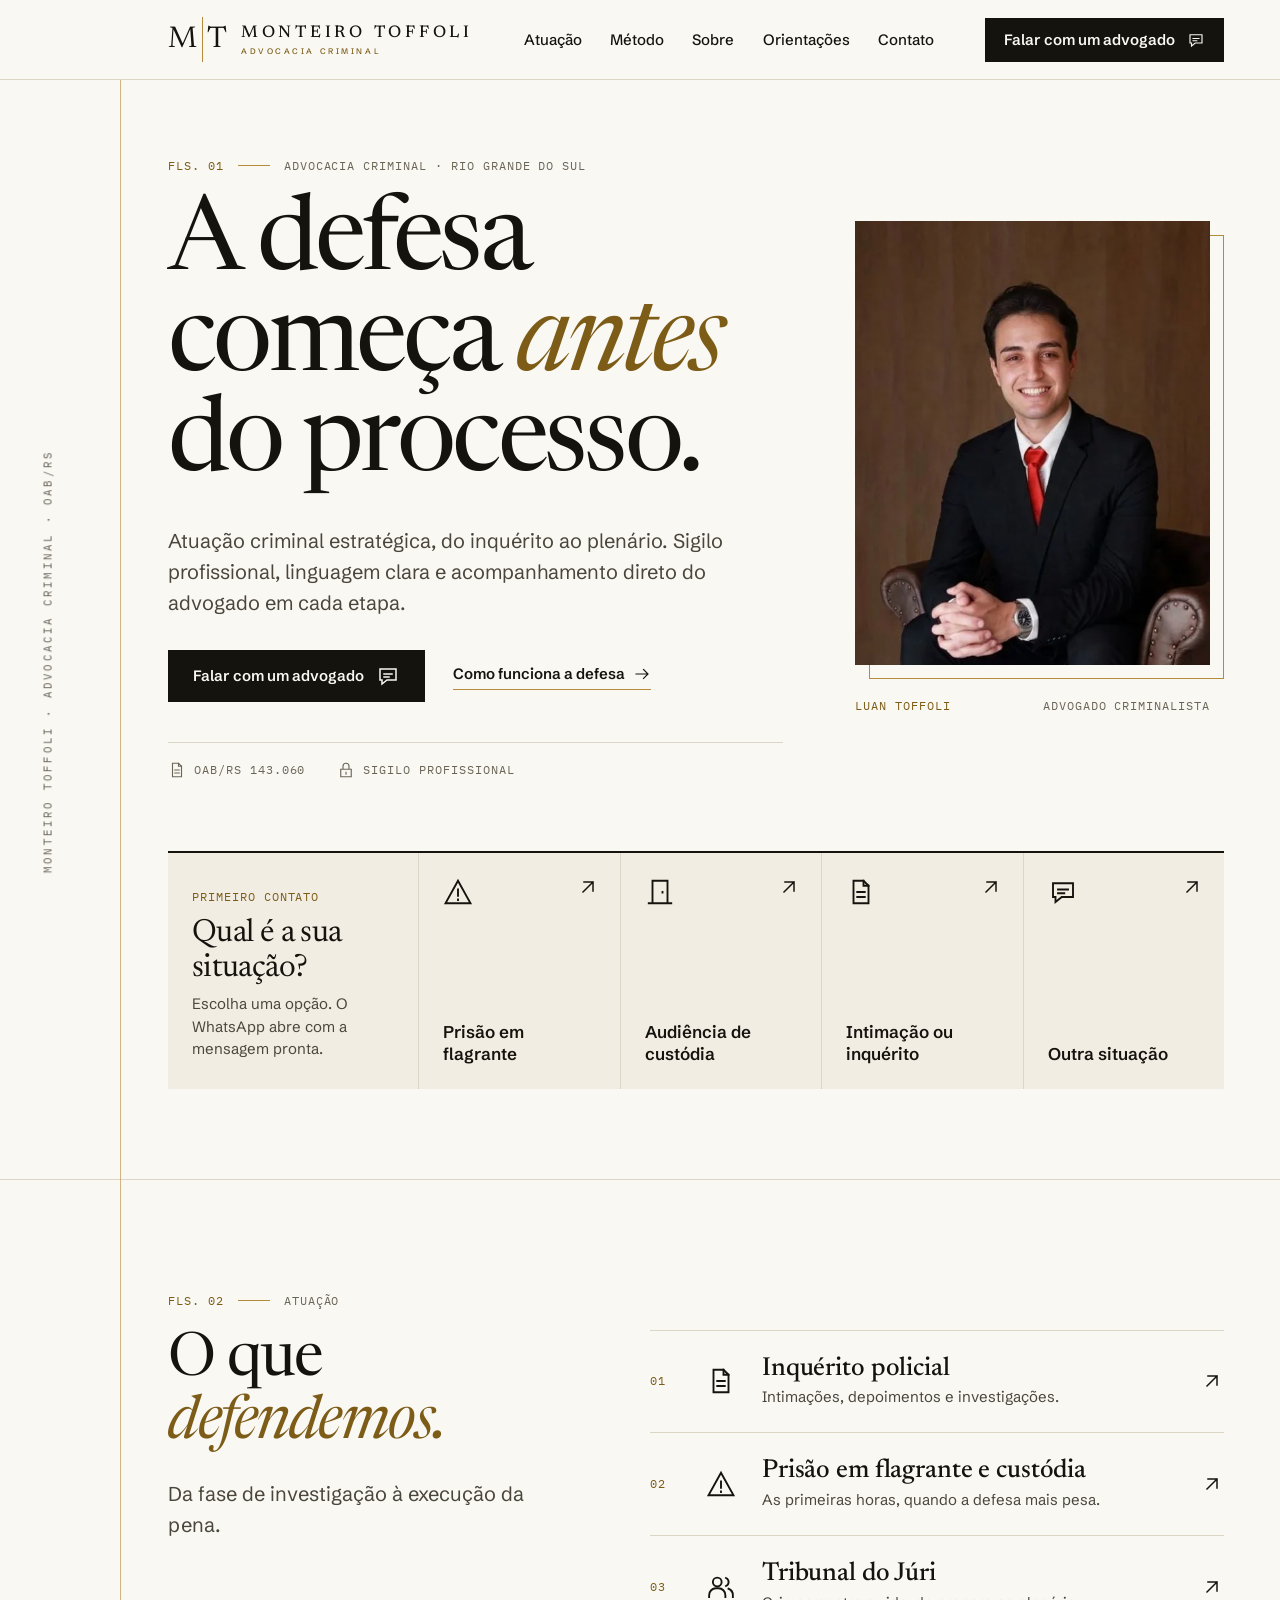
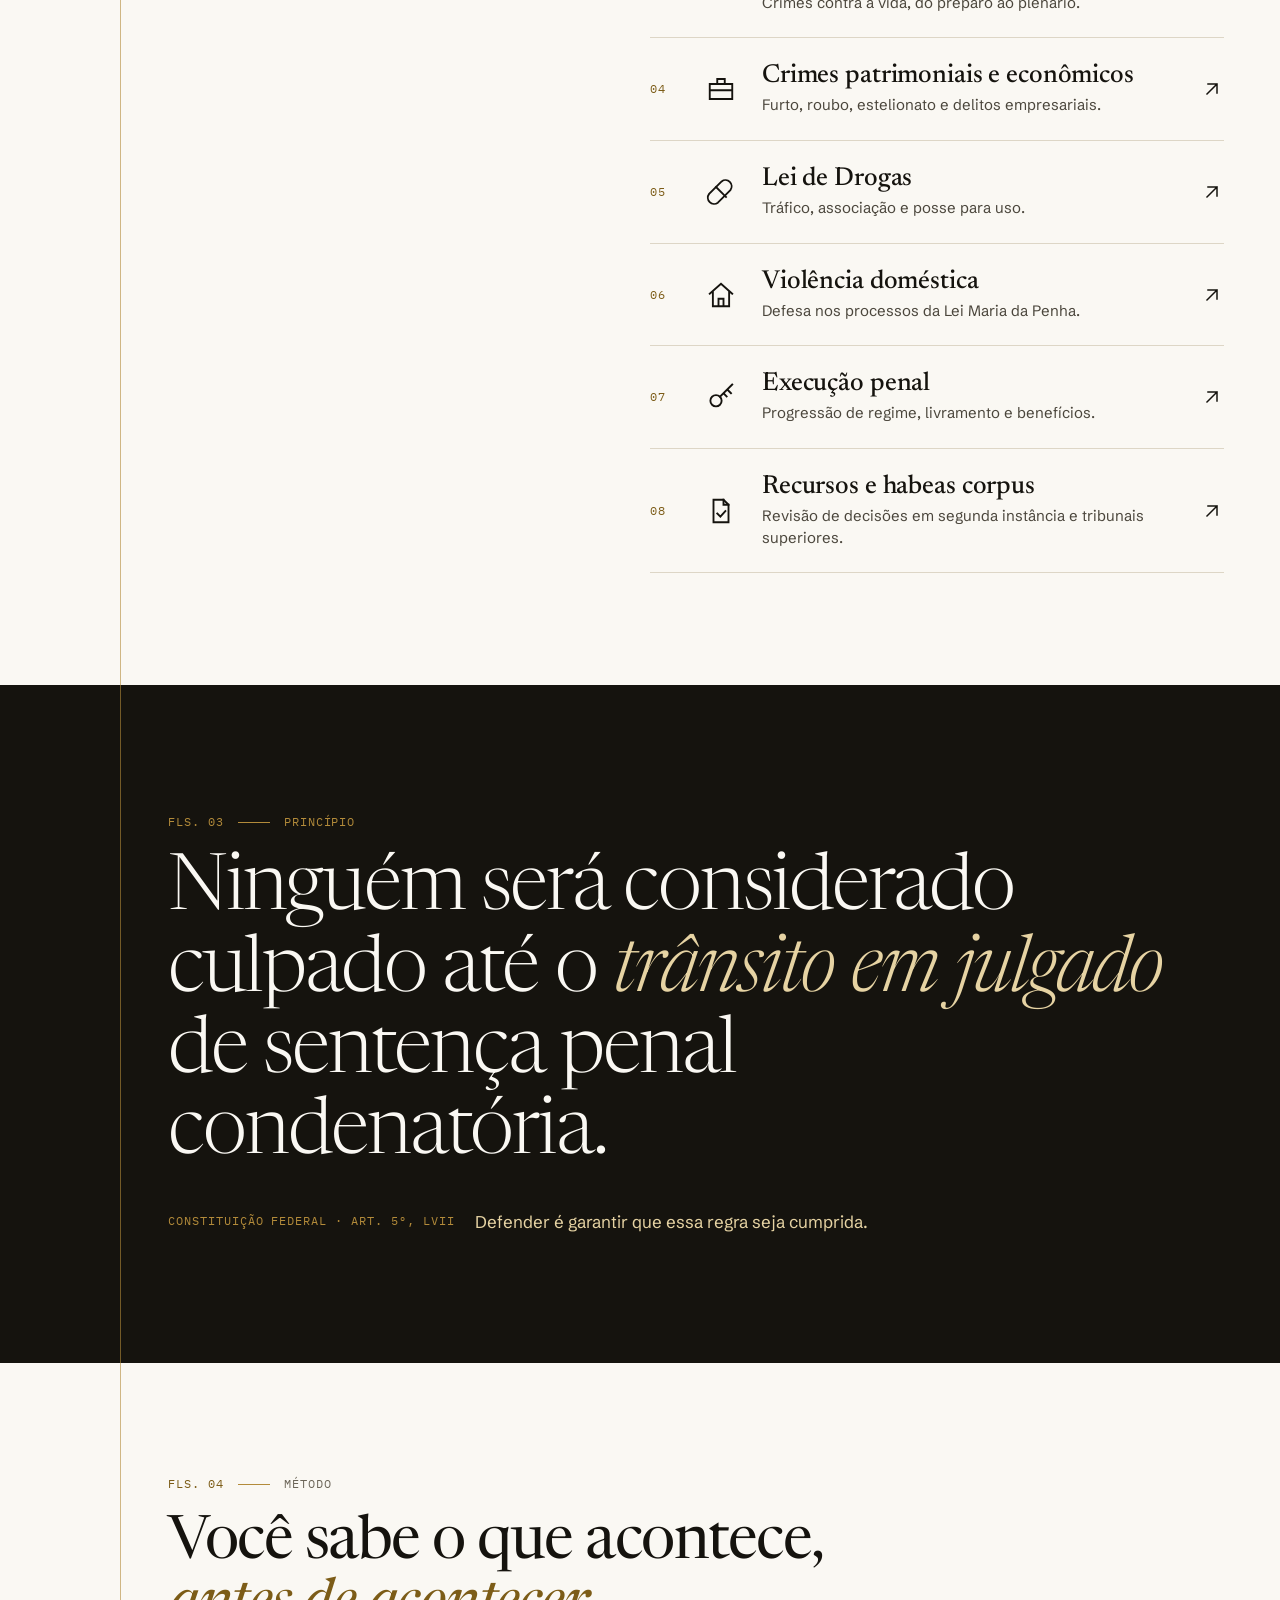
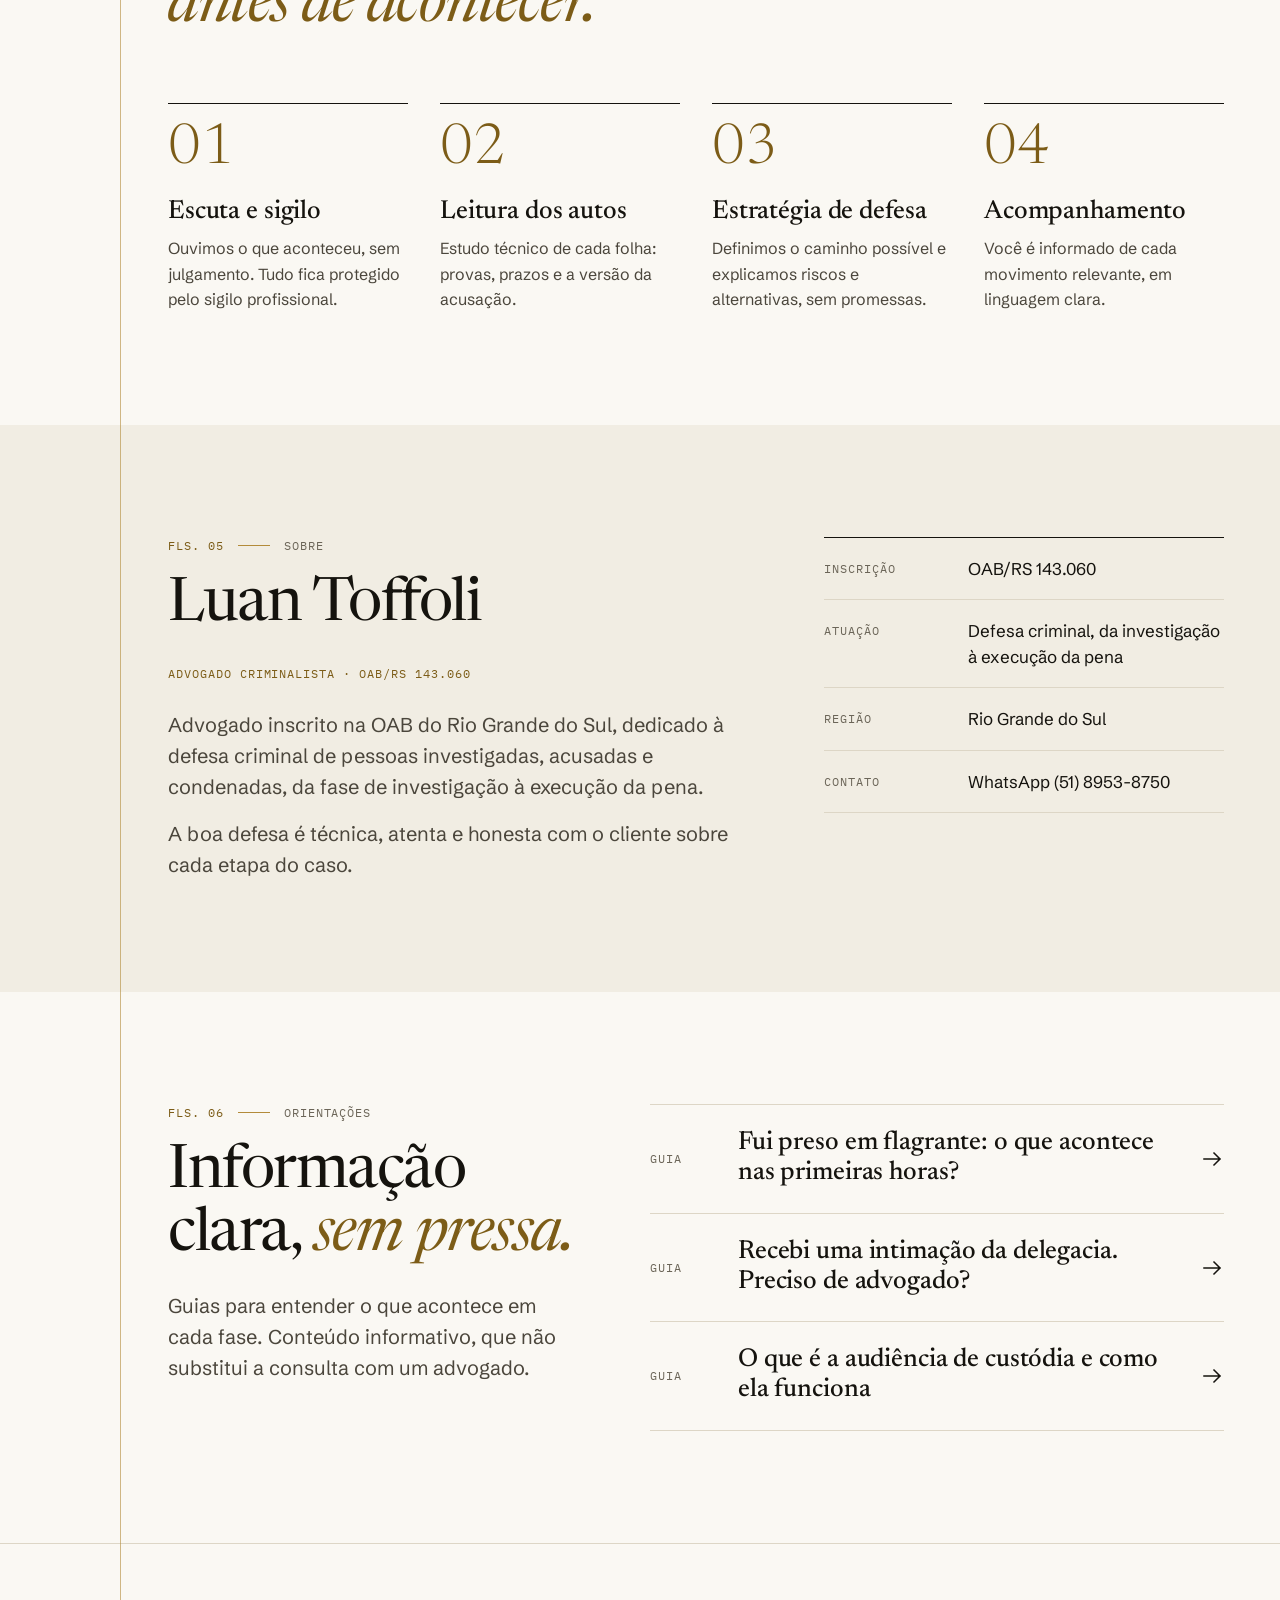
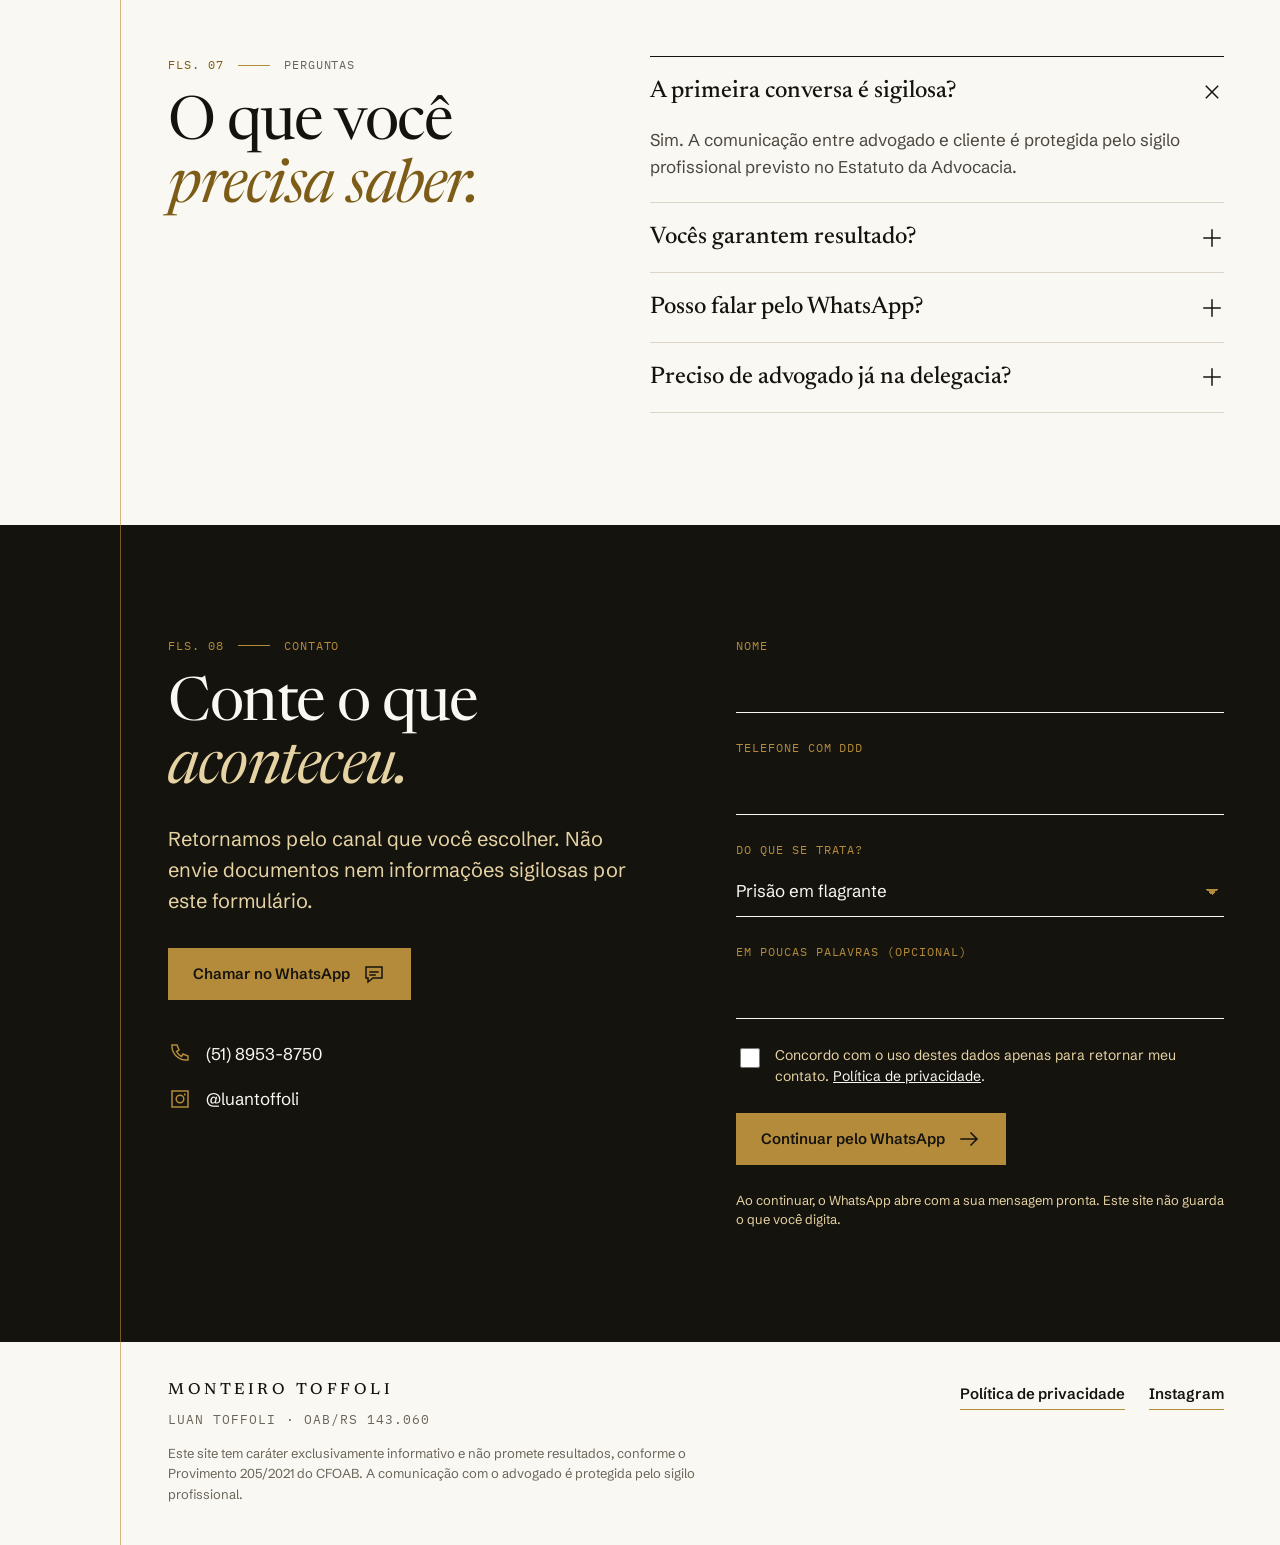
==== index.html @ 620dc801 "Site Monteiro Toffoli (staging, noindex) Co-Authored-By: Claude Sonnet 5.5 <noreply@anthropic.com>" ====
<!doctype html>
<html lang="pt-BR">
<head>
<meta charset="utf-8">
<meta http-equiv="Content-Security-Policy" content="default-src 'none'; img-src 'self' data:; font-src 'self'; style-src 'self' 'unsafe-inline'; script-src 'self'; connect-src 'none'; base-uri 'self'; form-action 'none'; manifest-src 'self'; upgrade-insecure-requests">
<meta name="referrer" content="strict-origin-when-cross-origin">
<meta name="robots" content="noindex, nofollow">
<meta name="viewport" content="width=device-width, initial-scale=1, viewport-fit=cover">
<title>Monteiro Toffoli | Advocacia Criminal no Rio Grande do Sul</title>
<meta name="description" content="Defesa criminal com sigilo profissional, linguagem clara e acompanhamento direto do advogado. Luan Toffoli, OAB/RS 143.060.">
<meta name="theme-color" content="#FAF8F3">
<meta property="og:type" content="website">
<meta property="og:title" content="Monteiro Toffoli | Advocacia Criminal">
<meta property="og:description" content="A defesa começa antes do processo. Atuação criminal com sigilo, clareza e acompanhamento direto.">
<meta property="og:locale" content="pt_BR">
<meta property="og:image" content="https://b1elzz.github.io/monteiro-toffoli-site/assets/og.png">
<meta property="og:image:width" content="1200">
<meta property="og:image:height" content="630">
<meta name="twitter:card" content="summary_large_image">
<!-- Ao publicar: trocar og:image por URL absoluta (https://DOMINIO/assets/og.png) e adicionar <link rel="canonical"> -->
<link rel="icon" href="assets/favicon.svg" type="image/svg+xml">
<link rel="icon" href="assets/favicon-32.png" sizes="32x32" type="image/png">
<link rel="apple-touch-icon" href="assets/apple-touch-icon.png">
<link rel="preload" href="fonts/newsreader.woff2" as="font" type="font/woff2" crossorigin>
<link rel="preload" href="fonts/schibsted.woff2" as="font" type="font/woff2" crossorigin>
<link rel="stylesheet" href="css/styles.css">
<script type="application/ld+json">
{"@context":"https://schema.org","@type":"LegalService","name":"Monteiro Toffoli Advocacia Criminal","telephone":"+55 51 8953-8750","areaServed":"Rio Grande do Sul","sameAs":["https://www.instagram.com/luantoffoli/"],"employee":{"@type":"Person","name":"Luan Toffoli","jobTitle":"Advogado criminalista"}}
</script>
</head>
<body>
<a class="skip" href="#conteudo">Ir para o conteúdo</a>

<div class="page">
  <div class="rule" aria-hidden="true"></div>
  <div class="vert" aria-hidden="true"><span>Monteiro Toffoli · Advocacia criminal · OAB/RS</span></div>

  <header class="hdr">
    <a class="brand" href="#topo" aria-label="Monteiro Toffoli, início">
      <span class="mono-mt" aria-hidden="true">M<i></i>T</span>
      <span class="wm"><b>MONTEIRO TOFFOLI</b><small>ADVOCACIA CRIMINAL</small></span>
    </a>
    <nav class="nav" aria-label="Principal">
      <a href="#atuacao">Atuação</a><a href="#metodo">Método</a><a href="#sobre">Sobre</a><a href="#orientacoes">Orientações</a><a href="#contato">Contato</a>
    </nav>
    <div class="hdr-r">
      <a class="btn sm hdr-cta" href="https://wa.me/555189538750?text=Ol%C3%A1%2C%20gostaria%20de%20falar%20com%20um%20advogado."><span>Falar com um advogado</span><svg class="ic s" aria-hidden="true"><use href="assets/icons.svg#i-chat"/></svg></a>
      <button class="burger" id="menu-open" type="button" aria-label="Abrir menu" aria-expanded="false" aria-controls="menu"><svg class="ic" aria-hidden="true"><use href="assets/icons.svg#i-menu"/></svg></button>
    </div>
  </header>

  <div class="menu" id="menu" aria-hidden="true" role="dialog" aria-modal="true" aria-label="Menu">
    <div class="menu-top">
      <span class="brand"><span class="mono-mt" aria-hidden="true">M<i></i>T</span><span class="wm"><b>MONTEIRO TOFFOLI</b></span></span>
      <button class="burger" id="menu-close" type="button" aria-label="Fechar menu"><svg class="ic" aria-hidden="true"><use href="assets/icons.svg#i-close"/></svg></button>
    </div>
    <nav aria-label="Menu principal">
      <a href="#atuacao"><span class="lab">01</span><b>Atuação</b><svg class="ic" style="color:var(--ouro)" aria-hidden="true"><use href="assets/icons.svg#i-arrow"/></svg></a>
      <a href="#metodo"><span class="lab">02</span><b>Método</b><svg class="ic" style="color:var(--ouro)" aria-hidden="true"><use href="assets/icons.svg#i-arrow"/></svg></a>
      <a href="#sobre"><span class="lab">03</span><b>Sobre</b><svg class="ic" style="color:var(--ouro)" aria-hidden="true"><use href="assets/icons.svg#i-arrow"/></svg></a>
      <a href="#orientacoes"><span class="lab">04</span><b>Orientações</b><svg class="ic" style="color:var(--ouro)" aria-hidden="true"><use href="assets/icons.svg#i-arrow"/></svg></a>
      <a href="#contato"><span class="lab">05</span><b>Contato</b><svg class="ic" style="color:var(--ouro)" aria-hidden="true"><use href="assets/icons.svg#i-arrow"/></svg></a>
    </nav>
    <div class="menu-foot">
      <a class="btn gold block" href="https://wa.me/555189538750?text=Ol%C3%A1%2C%20gostaria%20de%20falar%20com%20um%20advogado."><span>Falar com um advogado</span><svg class="ic" aria-hidden="true"><use href="assets/icons.svg#i-chat"/></svg></a>
      <div class="row"><a href="https://www.instagram.com/luantoffoli/" rel="noopener" style="display:flex;gap:10px;align-items:center;text-decoration:none"><svg class="ic s" aria-hidden="true"><use href="assets/icons.svg#i-insta"/></svg>@luantoffoli</a><span class="lab">OAB/RS 143.060</span></div>
    </div>
  </div>

  <main id="conteudo">
    <!-- 01 · capa -->
    <section class="sec hero" id="topo">
      <div class="in hero-g">
        <div>
          <div class="kick a1"><span class="lab gold">fls. 01</span><i></i><span class="lab">Advocacia criminal · Rio Grande do Sul</span></div>
          <h1 class="display a2">A defesa começa <em>antes</em> do processo.</h1>
          <p class="lead a3">Atuação criminal estratégica, do inquérito ao plenário. Sigilo profissional, linguagem clara e acompanhamento direto do advogado em cada etapa.</p>
          <div class="hero-cta a4">
            <a class="btn" href="https://wa.me/555189538750?text=Ol%C3%A1%2C%20gostaria%20de%20falar%20com%20um%20advogado."><span>Falar com um advogado</span><svg class="ic" aria-hidden="true"><use href="assets/icons.svg#i-chat"/></svg></a>
            <a class="link" href="#metodo"><span>Como funciona a defesa</span><svg class="ic s" aria-hidden="true"><use href="assets/icons.svg#i-arrow"/></svg></a>
          </div>
          <div class="facts a4">
            <span class="lab"><svg class="ic s" aria-hidden="true"><use href="assets/icons.svg#i-file"/></svg>OAB/RS 143.060</span>
            <span class="lab"><svg class="ic s" aria-hidden="true"><use href="assets/icons.svg#i-lock"/></svg>Sigilo profissional</span>
          </div>
        </div>
        <figure class="portrait a3">
          <div class="ph"><picture><source srcset="assets/luan.webp" type="image/webp"><img src="assets/luan.jpg" width="512" height="640" alt="Luan Toffoli, advogado criminalista" fetchpriority="high" decoding="async"></picture></div>
          <figcaption><span class="lab gold">Luan Toffoli</span><span class="lab">Advogado criminalista</span></figcaption>
        </figure>
      </div>
      <div class="in">
        <aside class="tri-box a4" aria-labelledby="tri-t">
          <div class="tri-head">
          <span class="lab gold">Primeiro contato</span>
          <h2 id="tri-t">Qual é a sua situação?</h2>
          <p>Escolha uma opção. O WhatsApp abre com a mensagem pronta.</p>
          </div>
          <a class="tri" href="https://wa.me/555189538750?text=Preciso%20de%20ajuda%3A%20pris%C3%A3o%20em%20flagrante."><svg class="ic m" aria-hidden="true"><use href="assets/icons.svg#i-alert"/></svg><b>Prisão em flagrante</b><svg class="ic go" aria-hidden="true"><use href="assets/icons.svg#i-out"/></svg></a>
          <a class="tri" href="https://wa.me/555189538750?text=Preciso%20de%20ajuda%3A%20audi%C3%AAncia%20de%20cust%C3%B3dia."><svg class="ic m" aria-hidden="true"><use href="assets/icons.svg#i-door"/></svg><b>Audiência de custódia</b><svg class="ic go" aria-hidden="true"><use href="assets/icons.svg#i-out"/></svg></a>
          <a class="tri" href="https://wa.me/555189538750?text=Preciso%20de%20ajuda%3A%20intima%C3%A7%C3%A3o%20ou%20inqu%C3%A9rito."><svg class="ic m" aria-hidden="true"><use href="assets/icons.svg#i-file"/></svg><b>Intimação ou inquérito</b><svg class="ic go" aria-hidden="true"><use href="assets/icons.svg#i-out"/></svg></a>
          <a class="tri" href="https://wa.me/555189538750?text=Preciso%20de%20orienta%C3%A7%C3%A3o%20sobre%20outra%20situa%C3%A7%C3%A3o."><svg class="ic m" aria-hidden="true"><use href="assets/icons.svg#i-chat"/></svg><b>Outra situação</b><svg class="ic go" aria-hidden="true"><use href="assets/icons.svg#i-out"/></svg></a>
        </aside>
      </div>
    </section>

    <!-- 02 · atuação -->
    <section class="sec bt" id="atuacao">
      <div class="in">
        <div class="kick rv"><span class="lab gold">fls. 02</span><i></i><span class="lab">Atuação</span></div>
        <div class="two">
          <div class="rv">
            <h2 class="h">O que <em>defendemos.</em></h2>
            <p class="lead" style="margin-top:22px;max-width:420px">Da fase de investigação à execução da pena.</p>
          </div>
          <div class="list rv">
            <a class="arow" href="#contato"><span class="lab gold">01</span><svg class="ic m" aria-hidden="true"><use href="assets/icons.svg#i-file"/></svg><span><h3 class="t">Inquérito policial</h3><span class="d">Intimações, depoimentos e investigações.</span></span><svg class="ic go" aria-hidden="true"><use href="assets/icons.svg#i-out"/></svg></a>
            <a class="arow" href="#contato"><span class="lab gold">02</span><svg class="ic m" aria-hidden="true"><use href="assets/icons.svg#i-alert"/></svg><span><h3 class="t">Prisão em flagrante e custódia</h3><span class="d">As primeiras horas, quando a defesa mais pesa.</span></span><svg class="ic go" aria-hidden="true"><use href="assets/icons.svg#i-out"/></svg></a>
            <a class="arow" href="#contato"><span class="lab gold">03</span><svg class="ic m" aria-hidden="true"><use href="assets/icons.svg#i-users"/></svg><span><h3 class="t">Tribunal do Júri</h3><span class="d">Crimes contra a vida, do preparo ao plenário.</span></span><svg class="ic go" aria-hidden="true"><use href="assets/icons.svg#i-out"/></svg></a>
            <a class="arow" href="#contato"><span class="lab gold">04</span><svg class="ic m" aria-hidden="true"><use href="assets/icons.svg#i-brief"/></svg><span><h3 class="t">Crimes patrimoniais e econômicos</h3><span class="d">Furto, roubo, estelionato e delitos empresariais.</span></span><svg class="ic go" aria-hidden="true"><use href="assets/icons.svg#i-out"/></svg></a>
            <a class="arow" href="#contato"><span class="lab gold">05</span><svg class="ic m" aria-hidden="true"><use href="assets/icons.svg#i-cap"/></svg><span><h3 class="t">Lei de Drogas</h3><span class="d">Tráfico, associação e posse para uso.</span></span><svg class="ic go" aria-hidden="true"><use href="assets/icons.svg#i-out"/></svg></a>
            <a class="arow" href="#contato"><span class="lab gold">06</span><svg class="ic m" aria-hidden="true"><use href="assets/icons.svg#i-home"/></svg><span><h3 class="t">Violência doméstica</h3><span class="d">Defesa nos processos da Lei Maria da Penha.</span></span><svg class="ic go" aria-hidden="true"><use href="assets/icons.svg#i-out"/></svg></a>
            <a class="arow" href="#contato"><span class="lab gold">07</span><svg class="ic m" aria-hidden="true"><use href="assets/icons.svg#i-key"/></svg><span><h3 class="t">Execução penal</h3><span class="d">Progressão de regime, livramento e benefícios.</span></span><svg class="ic go" aria-hidden="true"><use href="assets/icons.svg#i-out"/></svg></a>
            <a class="arow" href="#contato"><span class="lab gold">08</span><svg class="ic m" aria-hidden="true"><use href="assets/icons.svg#i-filecheck"/></svg><span><h3 class="t">Recursos e habeas corpus</h3><span class="d">Revisão de decisões em segunda instância e tribunais superiores.</span></span><svg class="ic go" aria-hidden="true"><use href="assets/icons.svg#i-out"/></svg></a>
          </div>
        </div>
      </div>
    </section>

    <!-- 03 · princípio -->
    <section class="sec dk quote">
      <div class="in">
        <div class="kick rv"><span class="lab">fls. 03</span><i></i><span class="lab">Princípio</span></div>
        <blockquote class="rv">Ninguém será considerado culpado até o <em>trânsito em julgado</em> de sentença penal condenatória.</blockquote>
        <p class="cite rv"><span class="lab" style="color:var(--ouro)">Constituição Federal · art. 5º, LVII</span><span>Defender é garantir que essa regra seja cumprida.</span></p>
      </div>
    </section>

    <!-- 04 · método -->
    <section class="sec" id="metodo">
      <div class="in">
        <div class="kick rv"><span class="lab gold">fls. 04</span><i></i><span class="lab">Método</span></div>
        <h2 class="h rv" style="max-width:760px">Você sabe o que acontece, <em>antes de acontecer.</em></h2>
        <div class="steps">
          <div class="step rv"><span class="n">01</span><div><h3 class="t">Escuta e sigilo</h3><p>Ouvimos o que aconteceu, sem julgamento. Tudo fica protegido pelo sigilo profissional.</p></div></div>
          <div class="step rv"><span class="n">02</span><div><h3 class="t">Leitura dos autos</h3><p>Estudo técnico de cada folha: provas, prazos e a versão da acusação.</p></div></div>
          <div class="step rv"><span class="n">03</span><div><h3 class="t">Estratégia de defesa</h3><p>Definimos o caminho possível e explicamos riscos e alternativas, sem promessas.</p></div></div>
          <div class="step rv"><span class="n">04</span><div><h3 class="t">Acompanhamento</h3><p>Você é informado de cada movimento relevante, em linguagem clara.</p></div></div>
        </div>
      </div>
    </section>

    <!-- 05 · sobre -->
    <section class="sec alt" id="sobre">
      <div class="in about">
        <div>
          <div class="kick rv"><span class="lab gold">fls. 05</span><i></i><span class="lab">Sobre</span></div>
          <h2 class="h rv">Luan Toffoli</h2>
          <p class="rv meta"><span class="lab gold">Advogado criminalista · OAB/RS 143.060</span></p>
          <p class="lead rv">Advogado inscrito na OAB do Rio Grande do Sul, dedicado à defesa criminal de pessoas investigadas, acusadas e condenadas, da fase de investigação à execução da pena.</p>
          <p class="lead rv" style="margin-top:16px">A boa defesa é técnica, atenta e honesta com o cliente sobre cada etapa do caso.</p>
        </div>
        <dl class="dl rv">
          <div><dt>Inscrição</dt><dd>OAB/RS 143.060</dd></div>
          <div><dt>Atuação</dt><dd>Defesa criminal, da investigação à execução da pena</dd></div>
          <div><dt>Região</dt><dd>Rio Grande do Sul</dd></div>
          <div><dt>Contato</dt><dd>WhatsApp <span style="white-space:nowrap">(51) 8953-8750</span></dd></div>
        </dl>
      </div>
    </section>

    <!-- 06 · orientações -->
    <section class="sec" id="orientacoes">
      <div class="in two">
        <div class="rv">
          <div class="kick"><span class="lab gold">fls. 06</span><i></i><span class="lab">Orientações</span></div>
          <h2 class="h">Informação clara, <em>sem pressa.</em></h2>
          <p class="lead" style="margin-top:22px;max-width:400px">Guias para entender o que acontece em cada fase. Conteúdo informativo, que não substitui a consulta com um advogado.</p>
        </div>
        <div class="list rv">
          <a class="arow guide" href="orientacoes/prisao-em-flagrante.html"><span class="lab">Guia</span><h3 class="t">Fui preso em flagrante: o que acontece nas primeiras horas?</h3><svg class="ic go" aria-hidden="true"><use href="assets/icons.svg#i-arrow"/></svg></a>
          <a class="arow guide" href="orientacoes/intimacao-na-delegacia.html"><span class="lab">Guia</span><h3 class="t">Recebi uma intimação da delegacia. Preciso de advogado?</h3><svg class="ic go" aria-hidden="true"><use href="assets/icons.svg#i-arrow"/></svg></a>
          <a class="arow guide" href="orientacoes/audiencia-de-custodia.html"><span class="lab">Guia</span><h3 class="t">O que é a audiência de custódia e como ela funciona</h3><svg class="ic go" aria-hidden="true"><use href="assets/icons.svg#i-arrow"/></svg></a>
        </div>
      </div>
    </section>

    <!-- 07 · perguntas -->
    <section class="sec bt">
      <div class="in two">
        <div class="rv"><div class="kick"><span class="lab gold">fls. 07</span><i></i><span class="lab">Perguntas</span></div><h2 class="h">O que você <em>precisa saber.</em></h2></div>
        <div class="faq rv">
          <details open><summary>A primeira conversa é sigilosa?<svg class="ic" aria-hidden="true"><use href="assets/icons.svg#i-plus"/></svg></summary><p>Sim. A comunicação entre advogado e cliente é protegida pelo sigilo profissional previsto no Estatuto da Advocacia.</p></details>
          <details><summary>Vocês garantem resultado?<svg class="ic" aria-hidden="true"><use href="assets/icons.svg#i-plus"/></svg></summary><p>Não. Nenhum advogado pode prometer resultado. Oferecemos estudo técnico do caso, defesa diligente e informação honesta sobre os riscos.</p></details>
          <details><summary>Posso falar pelo WhatsApp?<svg class="ic" aria-hidden="true"><use href="assets/icons.svg#i-plus"/></svg></summary><p>Sim, para o primeiro contato. Evite enviar documentos e detalhes sigilosos até conversarmos e combinarmos o melhor canal.</p></details>
          <details><summary>Preciso de advogado já na delegacia?<svg class="ic" aria-hidden="true"><use href="assets/icons.svg#i-plus"/></svg></summary><p>A Constituição garante a quem é preso a assistência de advogado e o direito de permanecer calado. Em caso de dúvida, fale com um advogado antes de prestar depoimento.</p></details>
        </div>
      </div>
    </section>

    <!-- 08 · contato -->
    <section class="sec dk" id="contato">
      <div class="in con">
        <div>
          <div class="kick rv"><span class="lab">fls. 08</span><i></i><span class="lab">Contato</span></div>
          <h2 class="h rv">Conte o que <em>aconteceu.</em></h2>
          <p class="lead rv">Retornamos pelo canal que você escolher. Não envie documentos nem informações sigilosas por este formulário.</p>
          <a class="btn gold rv" href="https://wa.me/555189538750?text=Ol%C3%A1%2C%20gostaria%20de%20falar%20com%20um%20advogado."><span>Chamar no WhatsApp</span><svg class="ic" aria-hidden="true"><use href="assets/icons.svg#i-chat"/></svg></a>
          <div class="chan rv">
            <a href="tel:+555189538750"><svg class="ic" aria-hidden="true"><use href="assets/icons.svg#i-phone"/></svg><span>(51) 8953-8750</span></a>
            <a href="https://www.instagram.com/luantoffoli/" rel="noopener"><svg class="ic" aria-hidden="true"><use href="assets/icons.svg#i-insta"/></svg><span>@luantoffoli</span></a>
          </div>
        </div>
        <form class="f rv" id="contato-form" novalidate>
          <div class="fld"><label class="lab" for="f-nome">Nome</label><input class="inp" id="f-nome" name="nome" autocomplete="name" required></div>
          <div class="fld"><label class="lab" for="f-tel">Telefone com DDD</label><input class="inp" id="f-tel" name="telefone" type="tel" inputmode="tel" autocomplete="tel" required></div>
          <div class="fld"><label class="lab" for="f-ass">Do que se trata?</label>
            <select class="inp" id="f-ass" name="assunto"><option>Prisão em flagrante</option><option>Audiência de custódia</option><option>Intimação ou inquérito</option><option>Processo em andamento</option><option>Outro assunto</option></select></div>
          <div class="fld"><label class="lab" for="f-res">Em poucas palavras (opcional)</label><input class="inp" id="f-res" name="resumo" maxlength="200"></div>
          <label class="chk"><input type="checkbox" name="aceite" required><span>Concordo com o uso destes dados apenas para retornar meu contato. <a href="politica-de-privacidade.html">Política de privacidade</a>.</span></label>
          <button class="btn gold" type="submit" style="align-self:flex-start"><span>Continuar pelo WhatsApp</span><svg class="ic" aria-hidden="true"><use href="assets/icons.svg#i-arrow"/></svg></button>
          <p class="note">Ao continuar, o WhatsApp abre com a sua mensagem pronta. Este site não guarda o que você digita.</p>
        </form>
      </div>
    </section>
  </main>

  <footer class="ftr">
    <div>
      <span class="wm"><b>MONTEIRO TOFFOLI</b></span>
      <p class="lab" style="margin-top:12px">Luan Toffoli · OAB/RS 143.060</p>
      <p>Este site tem caráter exclusivamente informativo e não promete resultados, conforme o Provimento 205/2021 do CFOAB. A comunicação com o advogado é protegida pelo sigilo profissional.</p>
    </div>
    <nav aria-label="Rodapé"><a class="link" href="politica-de-privacidade.html">Política de privacidade</a><a class="link" href="https://www.instagram.com/luantoffoli/" rel="noopener">Instagram</a></nav>
  </footer>
</div>

<div class="bar" role="region" aria-label="Contato rápido">
  <a class="btn gold" href="https://wa.me/555189538750?text=Ol%C3%A1%2C%20gostaria%20de%20falar%20com%20um%20advogado."><span>Falar com um advogado</span><svg class="ic" aria-hidden="true"><use href="assets/icons.svg#i-chat"/></svg></a>
  <a class="btn ico" href="tel:+555189538750" aria-label="Ligar para o escritório"><svg class="ic" aria-hidden="true"><use href="assets/icons.svg#i-phone"/></svg></a>
</div>

<script src="js/main.js" defer></script>
</body>
</html>
---- css/styles.css ----
/* Monteiro Toffoli — design system v0.2
   Mobile-first. Breakpoints: 768 (tablet), 1024 (desktop), 1280 (wide). */

@font-face{font-family:'Newsreader';src:url(../fonts/newsreader.woff2) format('woff2');font-weight:300 600;font-style:normal;font-display:swap}
@font-face{font-family:'Newsreader';src:url(../fonts/newsreader-italic.woff2) format('woff2');font-weight:300 500;font-style:italic;font-display:swap}
@font-face{font-family:'Schibsted Grotesk';src:url(../fonts/schibsted.woff2) format('woff2');font-weight:400 700;font-style:normal;font-display:swap}
@font-face{font-family:'IBM Plex Mono';src:url(../fonts/plexmono-400.woff2) format('woff2');font-weight:400;font-style:normal;font-display:swap}
@font-face{font-family:'IBM Plex Mono';src:url(../fonts/plexmono-500.woff2) format('woff2');font-weight:500;font-style:normal;font-display:swap}

:root{
  --papel:#FAF8F3; --papel-2:#F1EDE3; --tinta:#15130E; --grafite:#4B463C; --mudo:#6B6558; --linha:#DDD6C6;
  --ouro:#B38B3A; --ouro-d:#7C5C17; --ouro-l:#E6D3A3; --ouro-w:#F3EAD2;
  --serif:'Newsreader',Georgia,'Times New Roman',serif;
  --sans:'Schibsted Grotesk',system-ui,-apple-system,'Segoe UI',sans-serif;
  --mono:'IBM Plex Mono',ui-monospace,Consolas,monospace;
  --ease:cubic-bezier(.2,.7,.1,1);
  --m:20px;          /* posição da margem dos autos */
  --off:24px;        /* recuo do conteúdo a partir da margem */
  --gut:20px;        /* respiro à direita */
  --hdr:68px;
}
@media (min-width:768px){:root{--m:48px;--off:36px;--gut:40px;--hdr:80px}}
@media (min-width:1024px){:root{--m:88px;--off:44px;--gut:48px}}
@media (min-width:1280px){:root{--m:120px;--off:48px;--gut:56px}}

*,*::before,*::after{box-sizing:border-box}
html{scroll-behavior:smooth;scroll-padding-top:calc(var(--hdr) + 16px);-webkit-text-size-adjust:100%}
body{margin:0;font-family:var(--sans);font-size:17px;line-height:1.6;color:var(--tinta);background:var(--papel);-webkit-font-smoothing:antialiased;text-rendering:optimizeLegibility;padding-bottom:84px}
@media (min-width:768px){body{padding-bottom:0}}
img,svg{display:block;max-width:100%}
a{color:inherit}
h1,h2,h3,p,blockquote,figure{margin:0}
::selection{background:var(--ouro-l);color:var(--tinta)}
:focus-visible{outline:2px solid var(--ouro-d);outline-offset:3px}
.dk :focus-visible,.menu :focus-visible{outline-color:var(--ouro-l)}
.sr{position:absolute;width:1px;height:1px;overflow:hidden;clip:rect(0 0 0 0);white-space:nowrap}
.skip{position:absolute;left:12px;top:-60px;z-index:100;background:var(--tinta);color:var(--papel);padding:12px 16px;text-decoration:none;font-weight:600}
.skip:focus{top:12px}

/* tipografia */
.serif{font-family:var(--serif)}
.lab{font-family:var(--mono);font-size:12px;letter-spacing:.08em;text-transform:uppercase;color:var(--mudo);line-height:1.5}
.gold{color:var(--ouro-d)}
h1.display{font-family:var(--serif);font-weight:400;font-size:clamp(44px,6.4vw + 22px,108px);line-height:.97;letter-spacing:-.035em;font-variation-settings:'opsz' 72}
h2.h{font-family:var(--serif);font-weight:400;font-size:clamp(34px,4.2vw + 18px,60px);line-height:1.05;letter-spacing:-.025em;font-variation-settings:'opsz' 72}
h2.h em,h1 em{color:var(--ouro-d)}
.dk h2.h em,.dk h1 em{color:var(--ouro-l)}
h3.t{font-family:var(--serif);font-weight:500;font-size:clamp(21px,1vw + 17px,26px);line-height:1.15;letter-spacing:-.005em}
.lead{font-size:clamp(17px,.5vw + 15px,20px);line-height:1.55;color:var(--grafite)}

/* ícones */
.ic{width:24px;height:24px;fill:none;stroke:currentColor;stroke-width:1.5;stroke-linecap:square;stroke-linejoin:miter;flex:none}
.ic.s{width:18px;height:18px}.ic.m{width:30px;height:30px}

/* margem dos autos */
.page{position:relative;overflow-x:clip}
.rule{position:absolute;left:var(--m);top:0;bottom:0;width:1px;background:var(--ouro);opacity:.6;transform-origin:top;animation:draw 1400ms var(--ease) both;pointer-events:none;z-index:1}
.vert{display:none}
@media (min-width:1280px){
  .vert{display:block;position:absolute;left:40px;top:0;bottom:0;width:20px;pointer-events:none}
  .vert span{position:sticky;top:50vh;display:block;writing-mode:vertical-rl;transform:rotate(180deg);font-family:var(--mono);font-size:11px;letter-spacing:.2em;text-transform:uppercase;color:var(--mudo);white-space:nowrap}
}

/* botões */
.btn{display:inline-flex;align-items:center;justify-content:space-between;gap:12px;min-height:52px;padding:0 24px;font:600 15px/1.2 var(--sans);border:1px solid var(--tinta);background:var(--tinta);color:var(--papel);position:relative;overflow:hidden;cursor:pointer;text-decoration:none;transition:color 420ms var(--ease);isolation:isolate}
.btn::before{content:'';position:absolute;inset:0;background:var(--ouro);transform:translateX(-101%);transition:transform 420ms var(--ease);z-index:-1}
.btn:hover{color:var(--tinta)}.btn:hover::before{transform:none}
.btn.line{background:transparent;color:var(--tinta)}
.btn.gold{background:var(--ouro);border-color:var(--ouro);color:var(--tinta)}.btn.gold::before{background:var(--papel)}
.btn.sm{min-height:44px;padding:0 18px}
.btn.block{width:100%}
.link{display:inline-flex;gap:8px;align-items:center;font-weight:600;font-size:15px;text-decoration:none;background:linear-gradient(var(--ouro),var(--ouro)) 0 100%/100% 1px no-repeat;padding-bottom:4px;transition:background-size 420ms var(--ease)}
.link:hover{background-size:100% 3px}

/* cabeçalho */
.hdr{position:sticky;top:0;z-index:20;background:var(--papel);border-bottom:1px solid var(--linha);height:var(--hdr);display:flex;align-items:center;justify-content:space-between;padding:0 12px 0 calc(var(--m) + var(--off))}
@media (min-width:768px){.hdr{padding-right:var(--gut)}}
.brand{display:flex;align-items:center;gap:14px;text-decoration:none}
.mono-mt{display:inline-flex;align-items:center;font-family:var(--serif);font-weight:400;line-height:1;font-size:28px}
.mono-mt i{display:block;width:1px;height:1.5em;background:var(--ouro);margin:0 .15em}
.wm{display:flex;flex-direction:column;gap:5px}
.wm b{font-family:var(--serif);font-weight:500;font-size:15px;letter-spacing:.2em;line-height:1}
.wm small{font-size:7.5px;font-weight:500;letter-spacing:.32em;color:var(--ouro-d);line-height:1}
@media (min-width:768px){.mono-mt{font-size:30px}.wm b{font-size:17px;letter-spacing:.22em}.wm small{font-size:8px}}
.nav{display:none;gap:clamp(24px,2.2vw,36px);align-items:center}
.brand{white-space:nowrap}
.nav a{font-size:15px;font-weight:500;text-decoration:none;padding:8px 0;background:linear-gradient(var(--ouro),var(--ouro)) 0 100%/0 1px no-repeat;transition:background-size 420ms var(--ease)}
.nav a:hover,.nav a[aria-current]{background-size:100% 1px}
.hdr-r{display:flex;align-items:center;gap:12px}
.hdr-cta{display:none}
.burger{width:48px;height:48px;border:1px solid var(--tinta);background:transparent;display:flex;align-items:center;justify-content:center;cursor:pointer;color:var(--tinta)}
@media (min-width:768px){.hdr-cta{display:inline-flex}}
@media (min-width:1280px){.nav{display:flex}.burger{display:none}}
.art-g{display:grid;gap:48px}
.art-aside{background:var(--papel-2);border-top:2px solid var(--tinta);padding:24px}
.art-aside h2{font-family:var(--serif);font-weight:400;font-size:28px;line-height:1.1;letter-spacing:-.02em;margin:8px 0 12px}
.art-aside p{font-size:15px;line-height:1.5;color:var(--grafite);margin-bottom:20px}
@media (min-width:1100px){.art-g{grid-template-columns:minmax(0,720px) 320px;gap:96px;align-items:start}.art-aside{position:sticky;top:calc(var(--hdr) + 32px)}}

/* menu em tela cheia */
.menu{position:fixed;inset:0;z-index:50;background:var(--tinta);color:var(--papel);padding:0 12px 28px calc(var(--m) + var(--off));display:flex;flex-direction:column;visibility:hidden;opacity:0;transition:opacity 300ms var(--ease),visibility 0s linear 300ms}
.menu.is-open{visibility:visible;opacity:1;transition:opacity 300ms var(--ease)}
.menu::before{content:'';position:absolute;left:var(--m);top:0;bottom:0;width:1px;background:var(--ouro);opacity:.6}
.menu-top{height:var(--hdr);display:flex;align-items:center;justify-content:space-between}
.menu .burger{border-color:var(--papel);color:var(--papel)}
.menu nav{padding-top:32px;display:flex;flex-direction:column;padding-right:8px}
.menu nav a{display:grid;grid-template-columns:36px minmax(0,1fr) 24px;align-items:baseline;gap:8px;padding:16px 0;border-top:1px solid #3A352A;text-decoration:none;min-height:64px;transform:translateY(14px);opacity:0;transition:transform 600ms var(--ease),opacity 600ms var(--ease)}
.menu nav a:last-child{border-bottom:1px solid #3A352A}
.menu nav a b{font-family:var(--serif);font-weight:400;font-size:clamp(32px,6vw,44px);line-height:1;letter-spacing:-.02em}
.menu nav a .lab{color:var(--ouro)}
.menu.is-open nav a{transform:none;opacity:1}
.menu.is-open nav a:nth-child(2){transition-delay:70ms}.menu.is-open nav a:nth-child(3){transition-delay:140ms}.menu.is-open nav a:nth-child(4){transition-delay:210ms}.menu.is-open nav a:nth-child(5){transition-delay:280ms}
.menu-foot{margin-top:auto;padding-right:8px;display:flex;flex-direction:column;gap:20px}
.menu-foot .row{display:flex;justify-content:space-between;align-items:center;color:var(--ouro-l);font-size:15px}
.menu-foot .lab{color:var(--ouro)}

/* seções */
.sec{position:relative;padding:clamp(64px,9vw,112px) var(--gut) clamp(64px,9vw,112px) calc(var(--m) + var(--off))}
.in{max-width:1180px}
.dk{background:var(--tinta);color:var(--papel)}
.alt{background:var(--papel-2)}
.bt{border-top:1px solid var(--linha)}
.kick{display:flex;gap:14px;align-items:center;margin-bottom:20px}
.kick i{display:block;width:32px;height:1px;background:var(--ouro);flex:none}
.kick .lab:first-child{white-space:nowrap}
.dk .kick .lab{color:var(--ouro)}
.two{display:grid;gap:40px}
@media (min-width:1024px){.two{grid-template-columns:minmax(0,5fr) minmax(0,7fr);gap:72px}}

/* hero */
.hero{padding-top:clamp(40px,6vw,88px);padding-bottom:clamp(48px,7vw,104px)}
.hero-g{display:grid;gap:48px;align-items:center}
@media (min-width:1180px){.hero-g{grid-template-columns:minmax(0,1.25fr) minmax(0,.75fr);gap:72px}}
.hero p.lead{margin-top:28px;max-width:560px}
@media (min-width:768px) and (max-width:1179px){
  .hero-g{grid-template-columns:minmax(0,1fr) 290px;column-gap:48px;row-gap:0;align-items:start}
  .hero-g>div:first-child{display:contents}
  .hero-g .kick,.hero-g h1{grid-column:1/-1}
  .hero-g .kick{grid-row:1}.hero-g h1{grid-row:2}
  .hero-g p.lead{grid-column:1;grid-row:3}
  .hero-g .hero-cta{grid-column:1;grid-row:4}
  .hero-g .facts{grid-column:1;grid-row:5;align-self:start}
  .hero-g .portrait{grid-column:2;grid-row:3/6;margin-top:28px;margin-right:14px}
  .portrait img{aspect-ratio:4/5}
}
.hero-cta{margin-top:32px;display:flex;flex-direction:column;gap:20px;align-items:stretch}
@media (min-width:768px){.hero-cta{flex-direction:row;align-items:center;gap:20px 28px;flex-wrap:wrap}}
.btn span{white-space:nowrap}
.facts{margin-top:40px;display:flex;gap:12px 32px;flex-wrap:wrap;border-top:1px solid var(--linha);padding-top:18px}
.facts .lab{display:flex;gap:8px;align-items:center}
.tri-box{margin-top:clamp(48px,6vw,72px);display:grid;gap:1px;background:var(--linha);border-top:2px solid var(--tinta)}
.tri-box>*{background:var(--papel-2)}
.tri-head{padding:24px 20px 20px}
.tri-head h2{font-family:var(--serif);font-weight:400;font-size:clamp(26px,1.2vw + 22px,32px);line-height:1.08;letter-spacing:-.02em;margin:8px 0 8px}
.tri-head p{font-size:15px;line-height:1.5;color:var(--grafite)}
.tri{display:grid;grid-template-columns:32px minmax(0,1fr) 22px;gap:14px;align-items:center;padding:18px 20px;min-height:68px;text-decoration:none;position:relative;transition:background 420ms var(--ease)}
.tri:hover{background:var(--papel)}
.tri b{font-size:17px;font-weight:600;line-height:1.3}
@media (min-width:768px){
  .tri-box{grid-template-columns:repeat(2,minmax(0,1fr))}
  .tri-head{grid-column:1/-1;padding:28px}
  .tri{display:flex;flex-direction:column;align-items:flex-start;justify-content:space-between;gap:40px;padding:24px;min-height:152px}
  .tri .go{position:absolute;right:20px;top:22px}
}
@media (min-width:1024px){
  .tri-box{grid-template-columns:minmax(240px,1.25fr) repeat(4,minmax(0,1fr))}
  .tri-head{grid-column:auto;padding:28px 24px}
}
.tri::after,.arow::after{content:'';position:absolute;left:0;top:-1px;height:1px;width:100%;background:var(--ouro);transform:scaleX(0);transform-origin:left;transition:transform 720ms var(--ease)}
.tri:hover::after,.arow:hover::after{transform:scaleX(1)}
.go{transition:transform 220ms var(--ease)}
.tri:hover .go,.arow:hover .go{transform:translate(4px,-4px);color:var(--ouro-d)}

/* linhas de lista (áreas, guias) */
.list{border-bottom:1px solid var(--linha)}
.arow{display:grid;grid-template-columns:28px 32px minmax(0,1fr) 22px;gap:12px;align-items:center;padding:22px 0;min-height:76px;border-top:1px solid var(--linha);position:relative;text-decoration:none}
.arow .d{display:block;font-size:15px;line-height:1.45;color:var(--grafite);margin-top:2px}
@media (min-width:768px){.arow{grid-template-columns:40px 40px minmax(0,1fr) 24px;gap:16px;padding:24px 0}}
.arow.guide{grid-template-columns:minmax(0,1fr) 22px}
@media (min-width:768px){.arow.guide{grid-template-columns:72px minmax(0,1fr) 24px}}
.arow.guide .lab{display:block}
@media (max-width:767px){.arow.guide .lab{grid-column:1/-1;margin-bottom:-4px}}
.arow.soon{pointer-events:none;color:var(--mudo)}

/* princípio */
.quote{padding-top:clamp(72px,10vw,128px);padding-bottom:clamp(72px,10vw,128px)}
blockquote{font-family:var(--serif);font-weight:300;font-size:clamp(34px,5vw + 14px,80px);line-height:1.04;letter-spacing:-.025em;max-width:1000px;font-variation-settings:'opsz' 72}
blockquote em{color:var(--ouro-l)}
.cite{margin-top:32px;display:flex;flex-direction:column;gap:10px}
@media (min-width:768px){.cite{flex-direction:row;gap:20px;align-items:center;flex-wrap:wrap}}
.cite span:last-child{font-size:17px;color:var(--ouro-l)}

/* método */
.steps{margin-top:48px;display:grid;gap:28px}
@media (min-width:768px){.steps{grid-template-columns:repeat(2,minmax(0,1fr));gap:40px 32px}}
@media (min-width:1100px){.steps{grid-template-columns:repeat(4,minmax(0,1fr));margin-top:64px}}
.step{border-top:1px solid var(--tinta);padding-top:18px;display:grid;grid-template-columns:56px minmax(0,1fr);gap:12px}
.step .n{font-family:var(--serif);font-weight:300;font-size:40px;line-height:1;color:var(--ouro-d)}
.step p{font-size:16px;line-height:1.6;color:var(--grafite);margin-top:8px}
@media (min-width:1100px){.step{display:block}.step .n{font-size:56px;display:block;margin-bottom:20px}}

/* sobre */
.about{display:grid;gap:48px;align-items:start}
@media (min-width:1024px){.about{grid-template-columns:minmax(0,7fr) minmax(0,5fr);gap:96px}}
.about p.lead{margin-top:24px;max-width:600px}
.about .meta{margin-top:20px}
.dl{margin:0;border-top:1px solid var(--tinta)}
.dl div{display:grid;grid-template-columns:96px minmax(0,1fr);gap:16px;padding:18px 0;border-bottom:1px solid var(--linha)}
@media (min-width:768px){.dl div{grid-template-columns:128px minmax(0,1fr)}}
.dl dd{overflow-wrap:break-word}
.dl dt{font-family:var(--mono);font-size:12px;letter-spacing:.08em;text-transform:uppercase;color:var(--mudo);padding-top:3px}
.dl dd{margin:0;font-size:17px;line-height:1.5}
.portrait{position:relative;max-width:440px;margin:0 14px 0 0}
.portrait .ph{position:relative;isolation:isolate}
.portrait .ph::before{content:'';position:absolute;inset:14px -14px -14px 14px;border:1px solid var(--ouro);z-index:-1}
.portrait img{display:block;width:100%;height:auto;aspect-ratio:1/1;object-fit:cover;object-position:50% 20%;background:var(--papel-2)}
.portrait figcaption{margin-top:32px;display:flex;justify-content:space-between;gap:12px;flex-wrap:wrap}
@media (min-width:1180px){.portrait img{aspect-ratio:4/5}.portrait{margin-right:14px}}

/* perguntas */
details{border-top:1px solid var(--linha)}
details[open]{border-top-color:var(--tinta)}
summary{list-style:none;display:flex;justify-content:space-between;align-items:center;gap:20px;padding:20px 0;min-height:64px;cursor:pointer;font-family:var(--serif);font-size:clamp(20px,1vw + 16px,24px);font-weight:500;line-height:1.2}
summary::-webkit-details-marker{display:none}
summary .ic{transition:transform 420ms var(--ease)}
details[open] summary .ic{transform:rotate(45deg)}
details p{margin:0 0 22px;font-size:17px;line-height:1.6;color:var(--grafite);max-width:640px}
.faq{border-bottom:1px solid var(--linha)}

/* contato */
.con{display:grid;gap:56px}
@media (min-width:1024px){.con{grid-template-columns:minmax(0,1fr) minmax(0,1fr);gap:80px}}
.con p.lead{color:var(--ouro-l);margin:22px 0 32px;max-width:460px}
.chan{margin-top:40px;display:flex;flex-direction:column;gap:18px;font-size:17px}
.chan a{display:flex;gap:14px;align-items:center;text-decoration:none;width:fit-content}
.chan a:hover span{text-decoration:underline;text-decoration-color:var(--ouro);text-underline-offset:4px}
.chan .ic{color:var(--ouro)}
form.f{display:flex;flex-direction:column;gap:26px;align-self:end}
.fld{display:flex;flex-direction:column;gap:6px}
.fld .lab{color:var(--ouro)}
.inp{height:52px;border:0;border-bottom:1px solid var(--papel);background:transparent;font:400 17px var(--sans);color:var(--papel);padding:0;border-radius:0;width:100%;appearance:none}
select.inp{background-image:linear-gradient(45deg,transparent 50%,var(--ouro) 50%),linear-gradient(135deg,var(--ouro) 50%,transparent 50%);background-position:calc(100% - 12px) 24px,calc(100% - 6px) 24px;background-size:6px 6px;background-repeat:no-repeat}
.inp:focus{border-bottom:2px solid var(--ouro);outline:none}
.inp option{color:var(--tinta)}
.inp:user-invalid{border-bottom-color:var(--ouro-l);border-bottom-style:dashed}
.chk{display:flex;gap:12px;align-items:flex-start;font-size:14px;line-height:1.5;color:var(--ouro-l)}
.chk input{margin-top:3px;accent-color:var(--ouro);width:20px;height:20px;flex:none}
.chk a{color:var(--papel)}
.note{font-size:13px;line-height:1.5;color:var(--ouro-l)}

/* rodapé */
.ftr{padding:40px var(--gut) 40px calc(var(--m) + var(--off));display:flex;gap:32px 48px;justify-content:space-between;flex-wrap:wrap;position:relative}
.ftr .wm b{font-size:16px}
.ftr p{font-size:13px;line-height:1.6;color:var(--mudo);max-width:560px;margin-top:12px}
.ftr nav{display:flex;gap:24px;flex-wrap:wrap;font-size:14px;align-items:flex-start}

/* barra fixa mobile */
.bar{position:fixed;left:0;right:0;bottom:0;z-index:15;background:var(--papel);border-top:1px solid var(--tinta);padding:10px 12px calc(10px + env(safe-area-inset-bottom));display:grid;grid-template-columns:minmax(0,1fr) 56px;gap:8px}
.bar .btn{min-height:56px}
.bar .btn.ico{padding:0;justify-content:center}
@media (min-width:768px){.bar{display:none}}

/* artigos */
.art{max-width:720px}
.art h1{font-family:var(--serif);font-weight:400;font-size:clamp(36px,4.6vw + 16px,64px);line-height:1.04;letter-spacing:-.03em;font-variation-settings:'opsz' 72}
.art h2{font-family:var(--serif);font-weight:500;font-size:clamp(24px,1vw + 20px,30px);line-height:1.15;margin:44px 0 12px;letter-spacing:-.01em}
.art p,.art li{font-size:18px;line-height:1.7;color:var(--grafite)}
.art p{margin-top:14px}
.art ul,.art ol{margin:14px 0 0;padding-left:22px}
.art li{margin-top:8px}
.art .src{margin-top:40px;padding:20px 22px;background:var(--ouro-w);border-top:2px solid var(--tinta);font-size:15px;line-height:1.6;color:var(--tinta)}
.crumb{margin-bottom:28px}

/* movimento */
@keyframes up{from{opacity:0;transform:translateY(14px)}to{opacity:1;transform:none}}
@keyframes draw{from{transform:scaleY(0)}to{transform:scaleY(1)}}
.a1{animation:up 720ms var(--ease) both}.a2{animation:up 720ms var(--ease) 120ms both}.a3{animation:up 720ms var(--ease) 240ms both}.a4{animation:up 720ms var(--ease) 360ms both}
.js .rv{opacity:0;transform:translateY(14px);transition:opacity 720ms var(--ease),transform 720ms var(--ease)}
.js .rv.is-in{opacity:1;transform:none}
@media (prefers-reduced-motion:reduce){
  *,*::before,*::after{animation:none!important;transition:none!important;scroll-behavior:auto!important}
  .js .rv{opacity:1;transform:none}
}
@media print{.hdr,.bar,.rule,.menu{display:none!important}body{padding:0}}
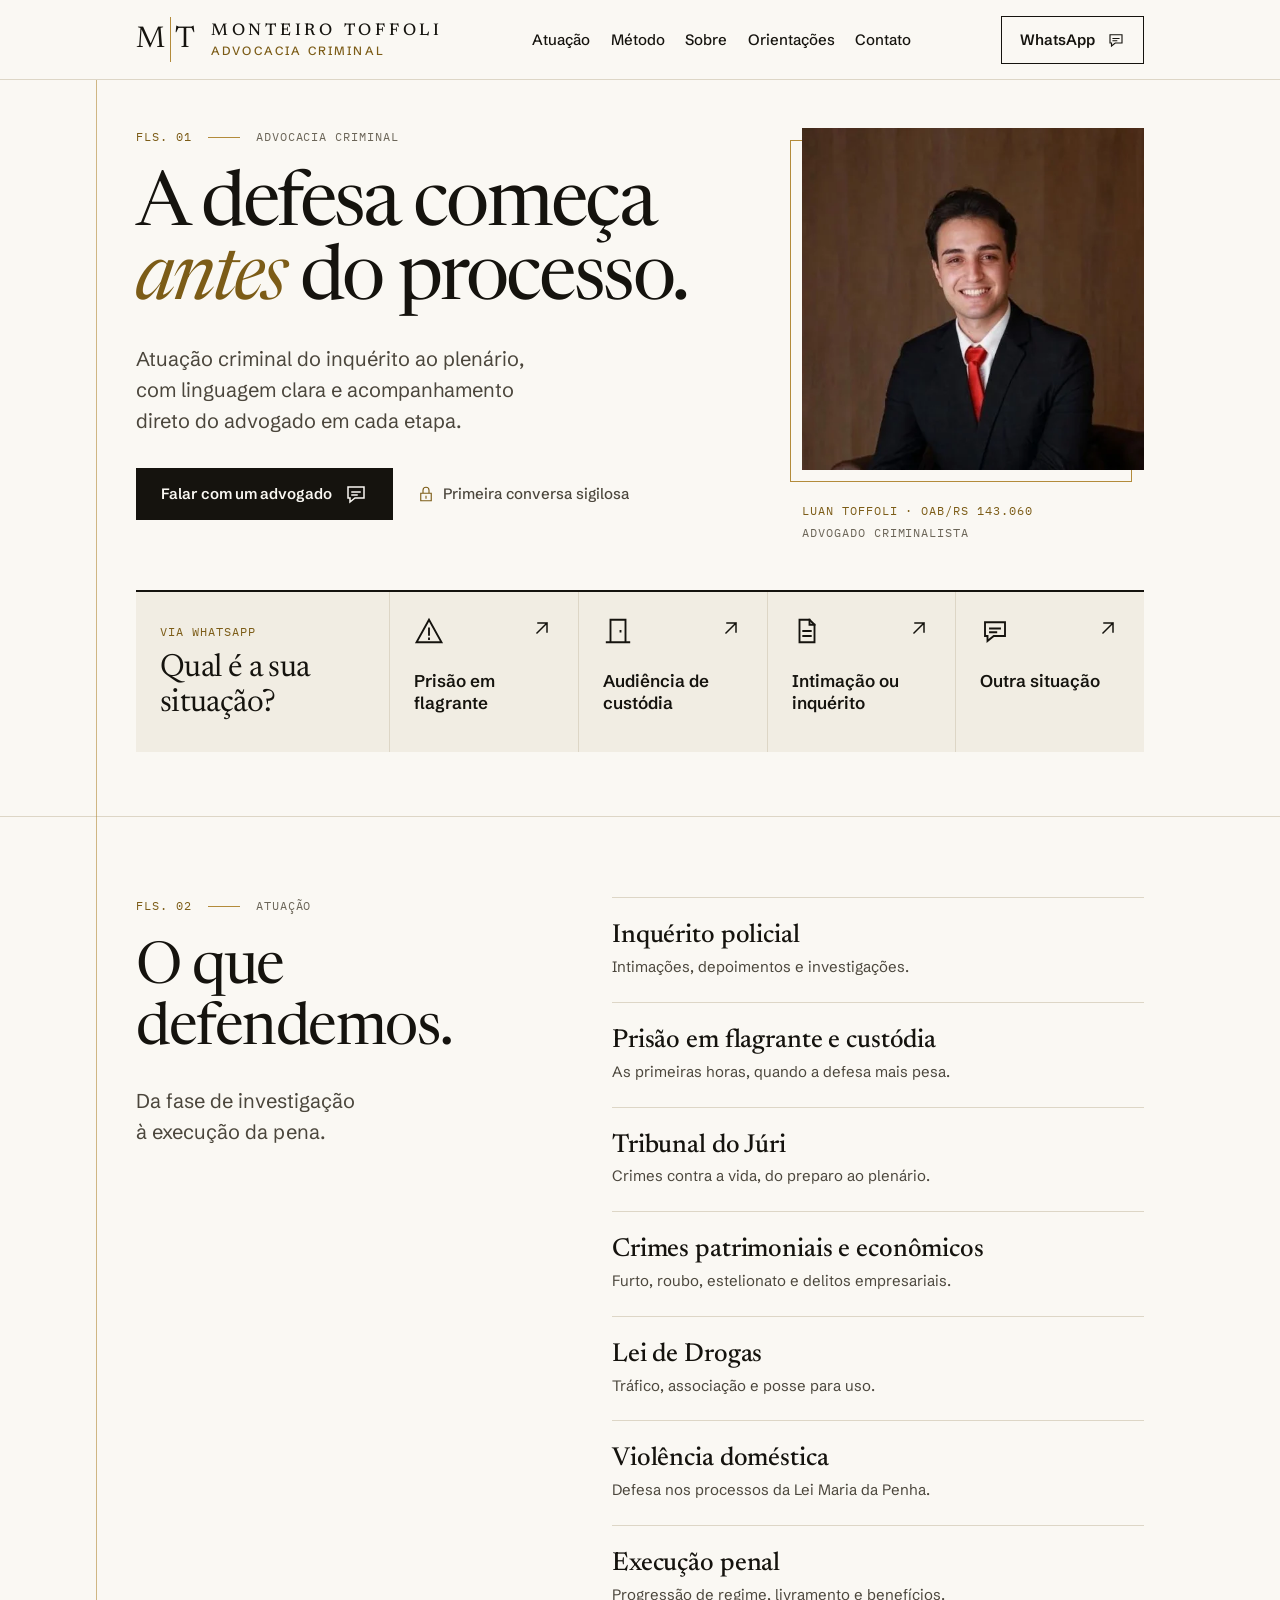
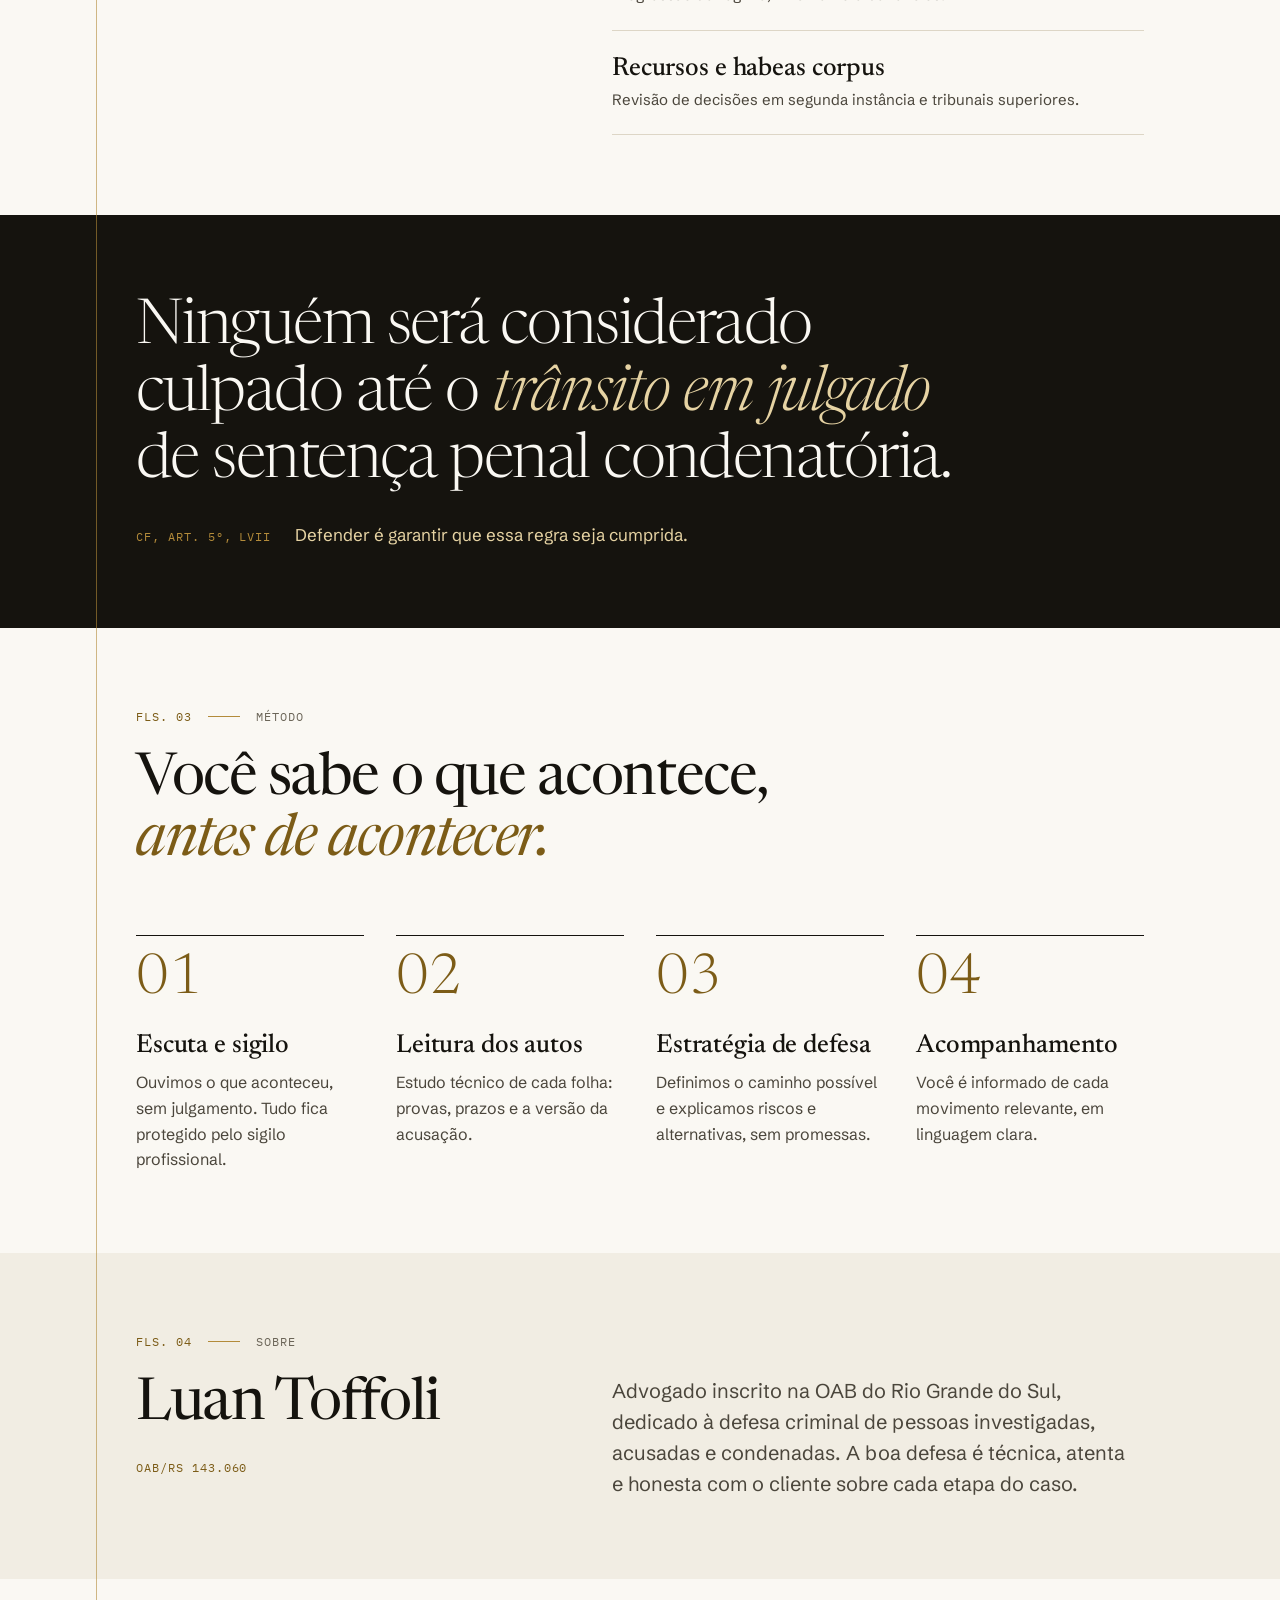
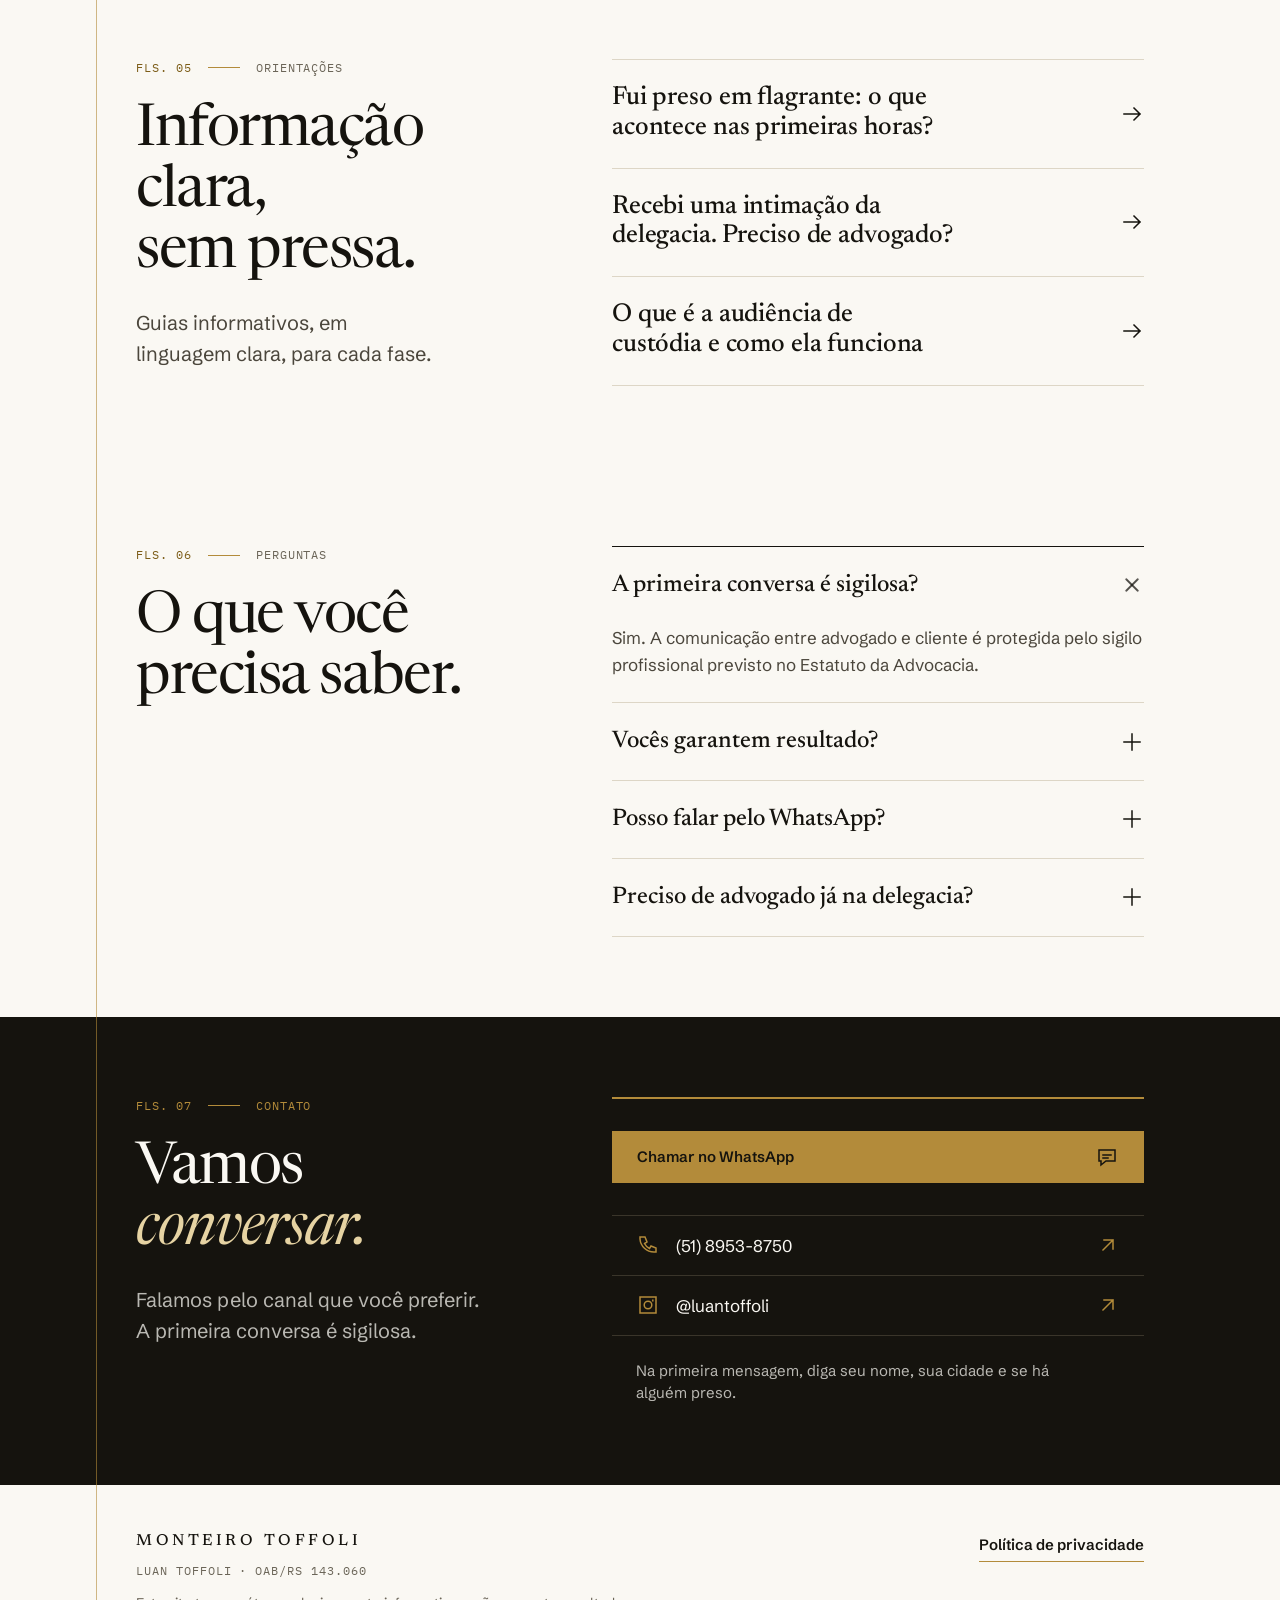
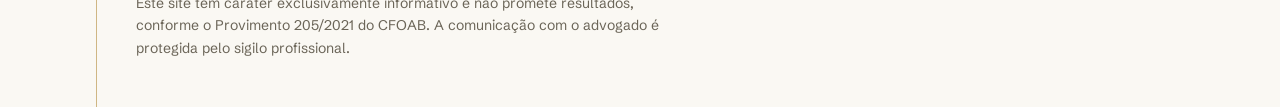
==== commit 64e3d36e: "Refinamento de design: margens simetricas, menos ruido, correcoes de a11y e build Co-Authored-By: Cl" ====
--- a/index.html
+++ b/index.html
@@ -5,7 +5,7 @@
 <meta http-equiv="Content-Security-Policy" content="default-src 'none'; img-src 'self' data:; font-src 'self'; style-src 'self' 'unsafe-inline'; script-src 'self'; connect-src 'none'; base-uri 'self'; form-action 'none'; manifest-src 'self'; upgrade-insecure-requests">
 <meta name="referrer" content="strict-origin-when-cross-origin">
 <meta name="robots" content="noindex, nofollow">
-<meta name="viewport" content="width=device-width, initial-scale=1, viewport-fit=cover">
+<meta name="viewport" content="width=device-width, initial-scale=1">
 <title>Monteiro Toffoli | Advocacia Criminal no Rio Grande do Sul</title>
 <meta name="description" content="Defesa criminal com sigilo profissional, linguagem clara e acompanhamento direto do advogado. Luan Toffoli, OAB/RS 143.060.">
 <meta name="theme-color" content="#FAF8F3">
@@ -17,7 +17,6 @@
 <meta property="og:image:width" content="1200">
 <meta property="og:image:height" content="630">
 <meta name="twitter:card" content="summary_large_image">
-<!-- Ao publicar: trocar og:image por URL absoluta (https://DOMINIO/assets/og.png) e adicionar <link rel="canonical"> -->
 <link rel="icon" href="assets/favicon.svg" type="image/svg+xml">
 <link rel="icon" href="assets/favicon-32.png" sizes="32x32" type="image/png">
 <link rel="apple-touch-icon" href="assets/apple-touch-icon.png">
@@ -33,10 +32,9 @@
 
 <div class="page">
   <div class="rule" aria-hidden="true"></div>
-  <div class="vert" aria-hidden="true"><span>Monteiro Toffoli · Advocacia criminal · OAB/RS</span></div>
 
   <header class="hdr">
-    <a class="brand" href="#topo" aria-label="Monteiro Toffoli, início">
+    <a class="brand" href="#topo">
       <span class="mono-mt" aria-hidden="true">M<i></i>T</span>
       <span class="wm"><b>MONTEIRO TOFFOLI</b><small>ADVOCACIA CRIMINAL</small></span>
     </a>
@@ -44,7 +42,7 @@
       <a href="#atuacao">Atuação</a><a href="#metodo">Método</a><a href="#sobre">Sobre</a><a href="#orientacoes">Orientações</a><a href="#contato">Contato</a>
     </nav>
     <div class="hdr-r">
-      <a class="btn sm hdr-cta" href="https://wa.me/555189538750?text=Ol%C3%A1%2C%20gostaria%20de%20falar%20com%20um%20advogado."><span>Falar com um advogado</span><svg class="ic s" aria-hidden="true"><use href="assets/icons.svg#i-chat"/></svg></a>
+      <a class="btn sm line hdr-cta" href="https://wa.me/555189538750?text=Ol%C3%A1%2C%20gostaria%20de%20falar%20com%20um%20advogado."><span>WhatsApp</span><svg class="ic s" aria-hidden="true"><use href="assets/icons.svg#i-chat"/></svg></a>
       <button class="burger" id="menu-open" type="button" aria-label="Abrir menu" aria-expanded="false" aria-controls="menu"><svg class="ic" aria-hidden="true"><use href="assets/icons.svg#i-menu"/></svg></button>
     </div>
   </header>
@@ -55,91 +53,78 @@
       <button class="burger" id="menu-close" type="button" aria-label="Fechar menu"><svg class="ic" aria-hidden="true"><use href="assets/icons.svg#i-close"/></svg></button>
     </div>
     <nav aria-label="Menu principal">
-      <a href="#atuacao"><span class="lab">01</span><b>Atuação</b><svg class="ic" style="color:var(--ouro)" aria-hidden="true"><use href="assets/icons.svg#i-arrow"/></svg></a>
-      <a href="#metodo"><span class="lab">02</span><b>Método</b><svg class="ic" style="color:var(--ouro)" aria-hidden="true"><use href="assets/icons.svg#i-arrow"/></svg></a>
-      <a href="#sobre"><span class="lab">03</span><b>Sobre</b><svg class="ic" style="color:var(--ouro)" aria-hidden="true"><use href="assets/icons.svg#i-arrow"/></svg></a>
-      <a href="#orientacoes"><span class="lab">04</span><b>Orientações</b><svg class="ic" style="color:var(--ouro)" aria-hidden="true"><use href="assets/icons.svg#i-arrow"/></svg></a>
-      <a href="#contato"><span class="lab">05</span><b>Contato</b><svg class="ic" style="color:var(--ouro)" aria-hidden="true"><use href="assets/icons.svg#i-arrow"/></svg></a>
+      <a href="#atuacao"><b>Atuação</b><svg class="ic" aria-hidden="true"><use href="assets/icons.svg#i-arrow"/></svg></a>
+      <a href="#metodo"><b>Método</b><svg class="ic" aria-hidden="true"><use href="assets/icons.svg#i-arrow"/></svg></a>
+      <a href="#sobre"><b>Sobre</b><svg class="ic" aria-hidden="true"><use href="assets/icons.svg#i-arrow"/></svg></a>
+      <a href="#orientacoes"><b>Orientações</b><svg class="ic" aria-hidden="true"><use href="assets/icons.svg#i-arrow"/></svg></a>
+      <a href="#contato"><b>Contato</b><svg class="ic" aria-hidden="true"><use href="assets/icons.svg#i-arrow"/></svg></a>
     </nav>
     <div class="menu-foot">
       <a class="btn gold block" href="https://wa.me/555189538750?text=Ol%C3%A1%2C%20gostaria%20de%20falar%20com%20um%20advogado."><span>Falar com um advogado</span><svg class="ic" aria-hidden="true"><use href="assets/icons.svg#i-chat"/></svg></a>
-      <div class="row"><a href="https://www.instagram.com/luantoffoli/" rel="noopener" style="display:flex;gap:10px;align-items:center;text-decoration:none"><svg class="ic s" aria-hidden="true"><use href="assets/icons.svg#i-insta"/></svg>@luantoffoli</a><span class="lab">OAB/RS 143.060</span></div>
+      <div class="row"><a href="https://www.instagram.com/luantoffoli/" rel="noopener"><svg class="ic s" aria-hidden="true"><use href="assets/icons.svg#i-insta"/></svg>@luantoffoli</a></div>
     </div>
   </div>
 
   <main id="conteudo">
-    <!-- 01 · capa -->
     <section class="sec hero" id="topo">
       <div class="in hero-g">
         <div>
-          <div class="kick a1"><span class="lab gold">fls. 01</span><i></i><span class="lab">Advocacia criminal · Rio Grande do Sul</span></div>
+          <div class="kick a1"><span class="lab gold">fls. 01</span><i></i><span class="lab">Advocacia criminal</span></div>
           <h1 class="display a2">A defesa começa <em>antes</em> do processo.</h1>
-          <p class="lead a3">Atuação criminal estratégica, do inquérito ao plenário. Sigilo profissional, linguagem clara e acompanhamento direto do advogado em cada etapa.</p>
+          <p class="lead a3">Atuação criminal do inquérito ao plenário, com linguagem clara e acompanhamento direto do advogado em cada etapa.</p>
           <div class="hero-cta a4">
-            <a class="btn" href="https://wa.me/555189538750?text=Ol%C3%A1%2C%20gostaria%20de%20falar%20com%20um%20advogado."><span>Falar com um advogado</span><svg class="ic" aria-hidden="true"><use href="assets/icons.svg#i-chat"/></svg></a>
-            <a class="link" href="#metodo"><span>Como funciona a defesa</span><svg class="ic s" aria-hidden="true"><use href="assets/icons.svg#i-arrow"/></svg></a>
-          </div>
-          <div class="facts a4">
-            <span class="lab"><svg class="ic s" aria-hidden="true"><use href="assets/icons.svg#i-file"/></svg>OAB/RS 143.060</span>
-            <span class="lab"><svg class="ic s" aria-hidden="true"><use href="assets/icons.svg#i-lock"/></svg>Sigilo profissional</span>
-          </div>
-        </div>
+            <a class="btn" id="hero-cta" href="https://wa.me/555189538750?text=Ol%C3%A1%2C%20gostaria%20de%20falar%20com%20um%20advogado."><span>Falar com um advogado</span><svg class="ic" aria-hidden="true"><use href="assets/icons.svg#i-chat"/></svg></a>
+            <span class="lab"><svg class="ic s" aria-hidden="true"><use href="assets/icons.svg#i-lock"/></svg>Primeira conversa sigilosa</span>
+          </div>
+        </div>
+      <aside class="tri-box a4" aria-labelledby="tri-t">
+        <div class="tri-head">
+          <span class="lab gold">Via WhatsApp</span>
+          <h2 id="tri-t">Qual é a sua situação?</h2>
+          <p>Escolha uma opção. A mensagem já vai pronta.</p>
+        </div>
+        <a class="tri" href="https://wa.me/555189538750?text=Preciso%20de%20ajuda%3A%20pris%C3%A3o%20em%20flagrante."><svg class="ic m" aria-hidden="true"><use href="assets/icons.svg#i-alert"/></svg><b>Prisão em flagrante</b><svg class="ic go" aria-hidden="true"><use href="assets/icons.svg#i-out"/></svg></a>
+        <a class="tri" href="https://wa.me/555189538750?text=Preciso%20de%20ajuda%3A%20audi%C3%AAncia%20de%20cust%C3%B3dia."><svg class="ic m" aria-hidden="true"><use href="assets/icons.svg#i-door"/></svg><b>Audiência de custódia</b><svg class="ic go" aria-hidden="true"><use href="assets/icons.svg#i-out"/></svg></a>
+        <a class="tri" href="https://wa.me/555189538750?text=Preciso%20de%20ajuda%3A%20intima%C3%A7%C3%A3o%20ou%20inqu%C3%A9rito."><svg class="ic m" aria-hidden="true"><use href="assets/icons.svg#i-file"/></svg><b>Intimação ou inquérito</b><svg class="ic go" aria-hidden="true"><use href="assets/icons.svg#i-out"/></svg></a>
+        <a class="tri" href="https://wa.me/555189538750?text=Preciso%20de%20orienta%C3%A7%C3%A3o%20sobre%20outra%20situa%C3%A7%C3%A3o."><svg class="ic m" aria-hidden="true"><use href="assets/icons.svg#i-chat"/></svg><b>Outra situação</b><svg class="ic go" aria-hidden="true"><use href="assets/icons.svg#i-out"/></svg></a>
+      </aside>
         <figure class="portrait a3">
           <div class="ph"><picture><source srcset="assets/luan.webp" type="image/webp"><img src="assets/luan.jpg" width="512" height="640" alt="Luan Toffoli, advogado criminalista" fetchpriority="high" decoding="async"></picture></div>
-          <figcaption><span class="lab gold">Luan Toffoli</span><span class="lab">Advogado criminalista</span></figcaption>
+          <figcaption><span class="lab gold">Luan Toffoli · OAB/RS 143.060</span><span class="lab">Advogado criminalista</span></figcaption>
         </figure>
       </div>
-      <div class="in">
-        <aside class="tri-box a4" aria-labelledby="tri-t">
-          <div class="tri-head">
-          <span class="lab gold">Primeiro contato</span>
-          <h2 id="tri-t">Qual é a sua situação?</h2>
-          <p>Escolha uma opção. O WhatsApp abre com a mensagem pronta.</p>
-          </div>
-          <a class="tri" href="https://wa.me/555189538750?text=Preciso%20de%20ajuda%3A%20pris%C3%A3o%20em%20flagrante."><svg class="ic m" aria-hidden="true"><use href="assets/icons.svg#i-alert"/></svg><b>Prisão em flagrante</b><svg class="ic go" aria-hidden="true"><use href="assets/icons.svg#i-out"/></svg></a>
-          <a class="tri" href="https://wa.me/555189538750?text=Preciso%20de%20ajuda%3A%20audi%C3%AAncia%20de%20cust%C3%B3dia."><svg class="ic m" aria-hidden="true"><use href="assets/icons.svg#i-door"/></svg><b>Audiência de custódia</b><svg class="ic go" aria-hidden="true"><use href="assets/icons.svg#i-out"/></svg></a>
-          <a class="tri" href="https://wa.me/555189538750?text=Preciso%20de%20ajuda%3A%20intima%C3%A7%C3%A3o%20ou%20inqu%C3%A9rito."><svg class="ic m" aria-hidden="true"><use href="assets/icons.svg#i-file"/></svg><b>Intimação ou inquérito</b><svg class="ic go" aria-hidden="true"><use href="assets/icons.svg#i-out"/></svg></a>
-          <a class="tri" href="https://wa.me/555189538750?text=Preciso%20de%20orienta%C3%A7%C3%A3o%20sobre%20outra%20situa%C3%A7%C3%A3o."><svg class="ic m" aria-hidden="true"><use href="assets/icons.svg#i-chat"/></svg><b>Outra situação</b><svg class="ic go" aria-hidden="true"><use href="assets/icons.svg#i-out"/></svg></a>
-        </aside>
-      </div>
-    </section>
-
-    <!-- 02 · atuação -->
+    </section>
+
     <section class="sec bt" id="atuacao">
-      <div class="in">
-        <div class="kick rv"><span class="lab gold">fls. 02</span><i></i><span class="lab">Atuação</span></div>
-        <div class="two">
+      <div class="in two">
           <div class="rv">
-            <h2 class="h">O que <em>defendemos.</em></h2>
-            <p class="lead" style="margin-top:22px;max-width:420px">Da fase de investigação à execução da pena.</p>
+            <div class="kick"><span class="lab gold">fls. 02</span><i></i><span class="lab">Atuação</span></div>
+            <h2 class="h">O&nbsp;que defendemos.</h2>
+            <p class="lead">Da fase de investigação à execução da pena.</p>
           </div>
           <div class="list rv">
-            <a class="arow" href="#contato"><span class="lab gold">01</span><svg class="ic m" aria-hidden="true"><use href="assets/icons.svg#i-file"/></svg><span><h3 class="t">Inquérito policial</h3><span class="d">Intimações, depoimentos e investigações.</span></span><svg class="ic go" aria-hidden="true"><use href="assets/icons.svg#i-out"/></svg></a>
-            <a class="arow" href="#contato"><span class="lab gold">02</span><svg class="ic m" aria-hidden="true"><use href="assets/icons.svg#i-alert"/></svg><span><h3 class="t">Prisão em flagrante e custódia</h3><span class="d">As primeiras horas, quando a defesa mais pesa.</span></span><svg class="ic go" aria-hidden="true"><use href="assets/icons.svg#i-out"/></svg></a>
-            <a class="arow" href="#contato"><span class="lab gold">03</span><svg class="ic m" aria-hidden="true"><use href="assets/icons.svg#i-users"/></svg><span><h3 class="t">Tribunal do Júri</h3><span class="d">Crimes contra a vida, do preparo ao plenário.</span></span><svg class="ic go" aria-hidden="true"><use href="assets/icons.svg#i-out"/></svg></a>
-            <a class="arow" href="#contato"><span class="lab gold">04</span><svg class="ic m" aria-hidden="true"><use href="assets/icons.svg#i-brief"/></svg><span><h3 class="t">Crimes patrimoniais e econômicos</h3><span class="d">Furto, roubo, estelionato e delitos empresariais.</span></span><svg class="ic go" aria-hidden="true"><use href="assets/icons.svg#i-out"/></svg></a>
-            <a class="arow" href="#contato"><span class="lab gold">05</span><svg class="ic m" aria-hidden="true"><use href="assets/icons.svg#i-cap"/></svg><span><h3 class="t">Lei de Drogas</h3><span class="d">Tráfico, associação e posse para uso.</span></span><svg class="ic go" aria-hidden="true"><use href="assets/icons.svg#i-out"/></svg></a>
-            <a class="arow" href="#contato"><span class="lab gold">06</span><svg class="ic m" aria-hidden="true"><use href="assets/icons.svg#i-home"/></svg><span><h3 class="t">Violência doméstica</h3><span class="d">Defesa nos processos da Lei Maria da Penha.</span></span><svg class="ic go" aria-hidden="true"><use href="assets/icons.svg#i-out"/></svg></a>
-            <a class="arow" href="#contato"><span class="lab gold">07</span><svg class="ic m" aria-hidden="true"><use href="assets/icons.svg#i-key"/></svg><span><h3 class="t">Execução penal</h3><span class="d">Progressão de regime, livramento e benefícios.</span></span><svg class="ic go" aria-hidden="true"><use href="assets/icons.svg#i-out"/></svg></a>
-            <a class="arow" href="#contato"><span class="lab gold">08</span><svg class="ic m" aria-hidden="true"><use href="assets/icons.svg#i-filecheck"/></svg><span><h3 class="t">Recursos e habeas corpus</h3><span class="d">Revisão de decisões em segunda instância e tribunais superiores.</span></span><svg class="ic go" aria-hidden="true"><use href="assets/icons.svg#i-out"/></svg></a>
-          </div>
-        </div>
-      </div>
-    </section>
-
-    <!-- 03 · princípio -->
+            <div class="item"><h3 class="t">Inquérito policial</h3><span class="d">Intimações, depoimentos e investigações.</span></div>
+            <div class="item"><h3 class="t">Prisão em flagrante e custódia</h3><span class="d">As primeiras horas, quando a defesa mais pesa.</span></div>
+            <div class="item"><h3 class="t">Tribunal do Júri</h3><span class="d">Crimes contra a vida, do preparo ao plenário.</span></div>
+            <div class="item"><h3 class="t">Crimes patrimoniais e econômicos</h3><span class="d">Furto, roubo, estelionato e delitos empresariais.</span></div>
+            <div class="item"><h3 class="t">Lei de Drogas</h3><span class="d">Tráfico, associação e posse para uso.</span></div>
+            <div class="item"><h3 class="t">Violência doméstica</h3><span class="d">Defesa nos processos da Lei Maria da Penha.</span></div>
+            <div class="item"><h3 class="t">Execução penal</h3><span class="d">Progressão de regime, livramento e benefícios.</span></div>
+            <div class="item"><h3 class="t">Recursos e habeas corpus</h3><span class="d">Revisão de decisões em segunda instância e tribunais superiores.</span></div>
+          </div>
+      </div>
+    </section>
+
     <section class="sec dk quote">
       <div class="in">
-        <div class="kick rv"><span class="lab">fls. 03</span><i></i><span class="lab">Princípio</span></div>
         <blockquote class="rv">Ninguém será considerado culpado até o <em>trânsito em julgado</em> de sentença penal condenatória.</blockquote>
-        <p class="cite rv"><span class="lab" style="color:var(--ouro)">Constituição Federal · art. 5º, LVII</span><span>Defender é garantir que essa regra seja cumprida.</span></p>
-      </div>
-    </section>
-
-    <!-- 04 · método -->
+        <p class="cite rv"><span class="lab" style="color:var(--ouro)">CF, art. 5º, LVII</span><span>Defender é garantir que essa regra seja cumprida.</span></p>
+      </div>
+    </section>
+
     <section class="sec" id="metodo">
       <div class="in">
-        <div class="kick rv"><span class="lab gold">fls. 04</span><i></i><span class="lab">Método</span></div>
+        <div class="kick rv"><span class="lab gold">fls. 03</span><i></i><span class="lab">Método</span></div>
         <h2 class="h rv" style="max-width:760px">Você sabe o que acontece, <em>antes de acontecer.</em></h2>
         <div class="steps">
           <div class="step rv"><span class="n">01</span><div><h3 class="t">Escuta e sigilo</h3><p>Ouvimos o que aconteceu, sem julgamento. Tudo fica protegido pelo sigilo profissional.</p></div></div>
@@ -150,45 +135,35 @@
       </div>
     </section>
 
-    <!-- 05 · sobre -->
     <section class="sec alt" id="sobre">
-      <div class="in about">
-        <div>
-          <div class="kick rv"><span class="lab gold">fls. 05</span><i></i><span class="lab">Sobre</span></div>
-          <h2 class="h rv">Luan Toffoli</h2>
-          <p class="rv meta"><span class="lab gold">Advogado criminalista · OAB/RS 143.060</span></p>
-          <p class="lead rv">Advogado inscrito na OAB do Rio Grande do Sul, dedicado à defesa criminal de pessoas investigadas, acusadas e condenadas, da fase de investigação à execução da pena.</p>
-          <p class="lead rv" style="margin-top:16px">A boa defesa é técnica, atenta e honesta com o cliente sobre cada etapa do caso.</p>
-        </div>
-        <dl class="dl rv">
-          <div><dt>Inscrição</dt><dd>OAB/RS 143.060</dd></div>
-          <div><dt>Atuação</dt><dd>Defesa criminal, da investigação à execução da pena</dd></div>
-          <div><dt>Região</dt><dd>Rio Grande do Sul</dd></div>
-          <div><dt>Contato</dt><dd>WhatsApp <span style="white-space:nowrap">(51) 8953-8750</span></dd></div>
-        </dl>
-      </div>
-    </section>
-
-    <!-- 06 · orientações -->
+      <div class="in two">
+        <div class="rv">
+          <div class="kick"><span class="lab gold">fls. 04</span><i></i><span class="lab">Sobre</span></div>
+          <h2 class="h">Luan Toffoli</h2>
+          <p class="meta"><span class="lab gold">OAB/RS 143.060</span></p>
+        </div>
+        <p class="lead rv">Advogado inscrito na OAB do Rio Grande do Sul, dedicado à defesa criminal de pessoas investigadas, acusadas e condenadas. A boa defesa é técnica, atenta e honesta com o cliente sobre cada etapa do caso.</p>
+      </div>
+    </section>
+
     <section class="sec" id="orientacoes">
       <div class="in two">
         <div class="rv">
-          <div class="kick"><span class="lab gold">fls. 06</span><i></i><span class="lab">Orientações</span></div>
-          <h2 class="h">Informação clara, <em>sem pressa.</em></h2>
-          <p class="lead" style="margin-top:22px;max-width:400px">Guias para entender o que acontece em cada fase. Conteúdo informativo, que não substitui a consulta com um advogado.</p>
+          <div class="kick"><span class="lab gold">fls. 05</span><i></i><span class="lab">Orientações</span></div>
+          <h2 class="h">Informação clara, sem&nbsp;pressa.</h2>
+          <p class="lead">Guias informativos, em linguagem clara, para cada fase.</p>
         </div>
         <div class="list rv">
-          <a class="arow guide" href="orientacoes/prisao-em-flagrante.html"><span class="lab">Guia</span><h3 class="t">Fui preso em flagrante: o que acontece nas primeiras horas?</h3><svg class="ic go" aria-hidden="true"><use href="assets/icons.svg#i-arrow"/></svg></a>
-          <a class="arow guide" href="orientacoes/intimacao-na-delegacia.html"><span class="lab">Guia</span><h3 class="t">Recebi uma intimação da delegacia. Preciso de advogado?</h3><svg class="ic go" aria-hidden="true"><use href="assets/icons.svg#i-arrow"/></svg></a>
-          <a class="arow guide" href="orientacoes/audiencia-de-custodia.html"><span class="lab">Guia</span><h3 class="t">O que é a audiência de custódia e como ela funciona</h3><svg class="ic go" aria-hidden="true"><use href="assets/icons.svg#i-arrow"/></svg></a>
-        </div>
-      </div>
-    </section>
-
-    <!-- 07 · perguntas -->
-    <section class="sec bt">
-      <div class="in two">
-        <div class="rv"><div class="kick"><span class="lab gold">fls. 07</span><i></i><span class="lab">Perguntas</span></div><h2 class="h">O que você <em>precisa saber.</em></h2></div>
+          <a class="arow" href="orientacoes/prisao-em-flagrante.html"><h3 class="t">Fui preso em flagrante: o que acontece nas primeiras horas?</h3><svg class="ic go" aria-hidden="true"><use href="assets/icons.svg#i-arrow"/></svg></a>
+          <a class="arow" href="orientacoes/intimacao-na-delegacia.html"><h3 class="t">Recebi uma intimação da delegacia. Preciso de advogado?</h3><svg class="ic go" aria-hidden="true"><use href="assets/icons.svg#i-arrow"/></svg></a>
+          <a class="arow" href="orientacoes/audiencia-de-custodia.html"><h3 class="t">O que é a audiência de custódia e como ela funciona</h3><svg class="ic go" aria-hidden="true"><use href="assets/icons.svg#i-arrow"/></svg></a>
+        </div>
+      </div>
+    </section>
+
+    <section class="sec">
+      <div class="in two">
+        <div class="rv"><div class="kick"><span class="lab gold">fls. 06</span><i></i><span class="lab">Perguntas</span></div><h2 class="h">O&nbsp;que você precisa&nbsp;saber.</h2></div>
         <div class="faq rv">
           <details open><summary>A primeira conversa é sigilosa?<svg class="ic" aria-hidden="true"><use href="assets/icons.svg#i-plus"/></svg></summary><p>Sim. A comunicação entre advogado e cliente é protegida pelo sigilo profissional previsto no Estatuto da Advocacia.</p></details>
           <details><summary>Vocês garantem resultado?<svg class="ic" aria-hidden="true"><use href="assets/icons.svg#i-plus"/></svg></summary><p>Não. Nenhum advogado pode prometer resultado. Oferecemos estudo técnico do caso, defesa diligente e informação honesta sobre os riscos.</p></details>
@@ -198,29 +173,21 @@
       </div>
     </section>
 
-    <!-- 08 · contato -->
     <section class="sec dk" id="contato">
       <div class="in con">
         <div>
-          <div class="kick rv"><span class="lab">fls. 08</span><i></i><span class="lab">Contato</span></div>
-          <h2 class="h rv">Conte o que <em>aconteceu.</em></h2>
-          <p class="lead rv">Retornamos pelo canal que você escolher. Não envie documentos nem informações sigilosas por este formulário.</p>
-          <a class="btn gold rv" href="https://wa.me/555189538750?text=Ol%C3%A1%2C%20gostaria%20de%20falar%20com%20um%20advogado."><span>Chamar no WhatsApp</span><svg class="ic" aria-hidden="true"><use href="assets/icons.svg#i-chat"/></svg></a>
-          <div class="chan rv">
-            <a href="tel:+555189538750"><svg class="ic" aria-hidden="true"><use href="assets/icons.svg#i-phone"/></svg><span>(51) 8953-8750</span></a>
-            <a href="https://www.instagram.com/luantoffoli/" rel="noopener"><svg class="ic" aria-hidden="true"><use href="assets/icons.svg#i-insta"/></svg><span>@luantoffoli</span></a>
-          </div>
-        </div>
-        <form class="f rv" id="contato-form" novalidate>
-          <div class="fld"><label class="lab" for="f-nome">Nome</label><input class="inp" id="f-nome" name="nome" autocomplete="name" required></div>
-          <div class="fld"><label class="lab" for="f-tel">Telefone com DDD</label><input class="inp" id="f-tel" name="telefone" type="tel" inputmode="tel" autocomplete="tel" required></div>
-          <div class="fld"><label class="lab" for="f-ass">Do que se trata?</label>
-            <select class="inp" id="f-ass" name="assunto"><option>Prisão em flagrante</option><option>Audiência de custódia</option><option>Intimação ou inquérito</option><option>Processo em andamento</option><option>Outro assunto</option></select></div>
-          <div class="fld"><label class="lab" for="f-res">Em poucas palavras (opcional)</label><input class="inp" id="f-res" name="resumo" maxlength="200"></div>
-          <label class="chk"><input type="checkbox" name="aceite" required><span>Concordo com o uso destes dados apenas para retornar meu contato. <a href="politica-de-privacidade.html">Política de privacidade</a>.</span></label>
-          <button class="btn gold" type="submit" style="align-self:flex-start"><span>Continuar pelo WhatsApp</span><svg class="ic" aria-hidden="true"><use href="assets/icons.svg#i-arrow"/></svg></button>
-          <p class="note">Ao continuar, o WhatsApp abre com a sua mensagem pronta. Este site não guarda o que você digita.</p>
-        </form>
+          <div class="kick rv"><span class="lab">fls. 07</span><i></i><span class="lab">Contato</span></div>
+          <h2 class="h rv">Vamos <em>conversar.</em></h2>
+          <p class="lead rv">Falamos pelo canal que você preferir. A primeira conversa é sigilosa.</p>
+        </div>
+        <div class="panel rv">
+          <a class="btn gold" href="https://wa.me/555189538750?text=Ol%C3%A1%2C%20gostaria%20de%20falar%20com%20um%20advogado."><span>Chamar no WhatsApp</span><svg class="ic" aria-hidden="true"><use href="assets/icons.svg#i-chat"/></svg></a>
+          <div class="chan">
+            <a href="tel:+555189538750"><span><svg class="ic" aria-hidden="true"><use href="assets/icons.svg#i-phone"/></svg>(51) 8953-8750</span><svg class="ic go" aria-hidden="true"><use href="assets/icons.svg#i-out"/></svg></a>
+            <a href="https://www.instagram.com/luantoffoli/" rel="noopener"><span><svg class="ic" aria-hidden="true"><use href="assets/icons.svg#i-insta"/></svg>@luantoffoli</span><svg class="ic go" aria-hidden="true"><use href="assets/icons.svg#i-out"/></svg></a>
+          </div>
+          <p class="tips">Na primeira mensagem, diga seu nome, sua cidade e se há alguém preso.</p>
+        </div>
       </div>
     </section>
   </main>
@@ -231,11 +198,11 @@
       <p class="lab" style="margin-top:12px">Luan Toffoli · OAB/RS 143.060</p>
       <p>Este site tem caráter exclusivamente informativo e não promete resultados, conforme o Provimento 205/2021 do CFOAB. A comunicação com o advogado é protegida pelo sigilo profissional.</p>
     </div>
-    <nav aria-label="Rodapé"><a class="link" href="politica-de-privacidade.html">Política de privacidade</a><a class="link" href="https://www.instagram.com/luantoffoli/" rel="noopener">Instagram</a></nav>
+    <nav aria-label="Rodapé"><a class="link" href="politica-de-privacidade.html">Política de privacidade</a></nav>
   </footer>
 </div>
 
-<div class="bar" role="region" aria-label="Contato rápido">
+<div class="bar" id="bar" role="region" aria-label="Contato rápido">
   <a class="btn gold" href="https://wa.me/555189538750?text=Ol%C3%A1%2C%20gostaria%20de%20falar%20com%20um%20advogado."><span>Falar com um advogado</span><svg class="ic" aria-hidden="true"><use href="assets/icons.svg#i-chat"/></svg></a>
   <a class="btn ico" href="tel:+555189538750" aria-label="Ligar para o escritório"><svg class="ic" aria-hidden="true"><use href="assets/icons.svg#i-phone"/></svg></a>
 </div>
--- a/css/styles.css
+++ b/css/styles.css
@@ -1,5 +1,7 @@
-/* Monteiro Toffoli — design system v0.2
-   Mobile-first. Breakpoints: 768 (tablet), 1024 (desktop), 1280 (wide). */
+/* Monteiro Toffoli — design system v1.0
+   Mobile-first. Breakpoints: 768 (tablet), 1024, 1180 (capa em 2 colunas), 1280 (largo).
+   Princípios: margens laterais simétricas (esquerda = direita), uma escala de espaçamento,
+   um ritmo vertical por seção, poucos elementos por bloco. */
 
 @font-face{font-family:'Newsreader';src:url(../fonts/newsreader.woff2) format('woff2');font-weight:300 600;font-style:normal;font-display:swap}
 @font-face{font-family:'Newsreader';src:url(../fonts/newsreader-italic.woff2) format('woff2');font-weight:300 500;font-style:italic;font-display:swap}
@@ -8,28 +10,36 @@
 @font-face{font-family:'IBM Plex Mono';src:url(../fonts/plexmono-500.woff2) format('woff2');font-weight:500;font-style:normal;font-display:swap}
 
 :root{
+  /* cor */
   --papel:#FAF8F3; --papel-2:#F1EDE3; --tinta:#15130E; --grafite:#4B463C; --mudo:#6B6558; --linha:#DDD6C6;
   --ouro:#B38B3A; --ouro-d:#7C5C17; --ouro-l:#E6D3A3; --ouro-w:#F3EAD2;
+  /* tipo */
   --serif:'Newsreader',Georgia,'Times New Roman',serif;
   --sans:'Schibsted Grotesk',system-ui,-apple-system,'Segoe UI',sans-serif;
   --mono:'IBM Plex Mono',ui-monospace,Consolas,monospace;
+  /* espaço (base 4) */
+  --s1:4px; --s2:8px; --s3:12px; --s4:16px; --s5:24px; --s6:32px; --s7:48px; --s8:64px; --s9:96px;
+  /* movimento */
   --ease:cubic-bezier(.2,.7,.1,1);
-  --m:20px;          /* posição da margem dos autos */
-  --off:24px;        /* recuo do conteúdo a partir da margem */
-  --gut:20px;        /* respiro à direita */
+  /* margem dos autos: o traço dourado fica em --m; o conteúdo começa em --L; a margem direita também é --L */
+  --m:12px; --off:16px; --wrap:1180px; --vw:100vw;
+  --L:calc(var(--m) + var(--off));
   --hdr:68px;
-}
-@media (min-width:768px){:root{--m:48px;--off:36px;--gut:40px;--hdr:80px}}
-@media (min-width:1024px){:root{--m:88px;--off:44px;--gut:48px}}
-@media (min-width:1280px){:root{--m:120px;--off:48px;--gut:56px}}
+  --sec:var(--s7);
+}
+@media (min-width:768px){:root{--m:32px;--off:28px;--hdr:80px;--sec:var(--s8)}}
+@media (min-width:1024px){:root{--m:56px;--off:40px}}
+@media (min-width:1280px){:root{--off:40px;--L:max(136px,calc((var(--vw) - var(--wrap)) / 2));--m:calc(var(--L) - var(--off));--sec:calc(var(--s8) + var(--s4))}}
 
 *,*::before,*::after{box-sizing:border-box}
 html{scroll-behavior:smooth;scroll-padding-top:calc(var(--hdr) + 16px);-webkit-text-size-adjust:100%}
-body{margin:0;font-family:var(--sans);font-size:17px;line-height:1.6;color:var(--tinta);background:var(--papel);-webkit-font-smoothing:antialiased;text-rendering:optimizeLegibility;padding-bottom:84px}
-@media (min-width:768px){body{padding-bottom:0}}
+@media (max-width:767px){html{scroll-padding-bottom:calc(93px + env(safe-area-inset-bottom))}}
+body{margin:0;font-family:var(--sans);font-size:17px;line-height:1.6;color:var(--tinta);background:var(--papel);-webkit-font-smoothing:antialiased;text-rendering:optimizeLegibility;}
 img,svg{display:block;max-width:100%}
 a{color:inherit}
-h1,h2,h3,p,blockquote,figure{margin:0}
+h1,h2,h3,p,blockquote,figure,dl,dd{margin:0}
+p,.lead,.d{text-wrap:pretty}
+h3.t{text-wrap:balance}
 ::selection{background:var(--ouro-l);color:var(--tinta)}
 :focus-visible{outline:2px solid var(--ouro-d);outline-offset:3px}
 .dk :focus-visible,.menu :focus-visible{outline-color:var(--ouro-l)}
@@ -41,12 +51,13 @@
 .serif{font-family:var(--serif)}
 .lab{font-family:var(--mono);font-size:12px;letter-spacing:.08em;text-transform:uppercase;color:var(--mudo);line-height:1.5}
 .gold{color:var(--ouro-d)}
-h1.display{font-family:var(--serif);font-weight:400;font-size:clamp(44px,6.4vw + 22px,108px);line-height:.97;letter-spacing:-.035em;font-variation-settings:'opsz' 72}
-h2.h{font-family:var(--serif);font-weight:400;font-size:clamp(34px,4.2vw + 18px,60px);line-height:1.05;letter-spacing:-.025em;font-variation-settings:'opsz' 72}
+h1.display{font-family:var(--serif);font-weight:400;font-size:clamp(44px,5.2vw + 26px,104px);line-height:.98;letter-spacing:-.035em;font-variation-settings:'opsz' 72;text-wrap:balance}
+h2.h{font-family:var(--serif);font-weight:400;font-size:clamp(34px,3.6vw + 20px,58px);line-height:1.05;letter-spacing:-.025em;font-variation-settings:'opsz' 72;text-wrap:balance}
+@media (min-width:1180px){h1.display{font-size:clamp(68px,2.8vw + 40px,88px)}}
 h2.h em,h1 em{color:var(--ouro-d)}
 .dk h2.h em,.dk h1 em{color:var(--ouro-l)}
 h3.t{font-family:var(--serif);font-weight:500;font-size:clamp(21px,1vw + 17px,26px);line-height:1.15;letter-spacing:-.005em}
-.lead{font-size:clamp(17px,.5vw + 15px,20px);line-height:1.55;color:var(--grafite)}
+.lead{font-size:clamp(17px,.5vw + 15px,20px);line-height:1.55;color:var(--grafite);text-wrap:balance}
 
 /* ícones */
 .ic{width:24px;height:24px;fill:none;stroke:currentColor;stroke-width:1.5;stroke-linecap:square;stroke-linejoin:miter;flex:none}
@@ -55,221 +66,223 @@
 /* margem dos autos */
 .page{position:relative;overflow-x:clip}
 .rule{position:absolute;left:var(--m);top:0;bottom:0;width:1px;background:var(--ouro);opacity:.6;transform-origin:top;animation:draw 1400ms var(--ease) both;pointer-events:none;z-index:1}
-.vert{display:none}
-@media (min-width:1280px){
-  .vert{display:block;position:absolute;left:40px;top:0;bottom:0;width:20px;pointer-events:none}
-  .vert span{position:sticky;top:50vh;display:block;writing-mode:vertical-rl;transform:rotate(180deg);font-family:var(--mono);font-size:11px;letter-spacing:.2em;text-transform:uppercase;color:var(--mudo);white-space:nowrap}
-}
 
 /* botões */
-.btn{display:inline-flex;align-items:center;justify-content:space-between;gap:12px;min-height:52px;padding:0 24px;font:600 15px/1.2 var(--sans);border:1px solid var(--tinta);background:var(--tinta);color:var(--papel);position:relative;overflow:hidden;cursor:pointer;text-decoration:none;transition:color 420ms var(--ease);isolation:isolate}
+.btn{display:inline-flex;align-items:center;justify-content:space-between;gap:var(--s3);min-height:52px;padding:0 var(--s5);font:600 15px/1.2 var(--sans);border:1px solid var(--tinta);background:var(--tinta);color:var(--papel);position:relative;overflow:hidden;cursor:pointer;text-decoration:none;transition:color 420ms var(--ease);isolation:isolate}
+.btn span{white-space:nowrap}
 .btn::before{content:'';position:absolute;inset:0;background:var(--ouro);transform:translateX(-101%);transition:transform 420ms var(--ease);z-index:-1}
-.btn:hover{color:var(--tinta)}.btn:hover::before{transform:none}
+@media (hover:hover){.btn:hover{color:var(--tinta)}.btn:hover::before{transform:none}}
+.btn:active{color:var(--tinta)}.btn:active::before{transform:none;transition-duration:80ms}
 .btn.line{background:transparent;color:var(--tinta)}
 .btn.gold{background:var(--ouro);border-color:var(--ouro);color:var(--tinta)}.btn.gold::before{background:var(--papel)}
 .btn.sm{min-height:44px;padding:0 18px}
 .btn.block{width:100%}
-.link{display:inline-flex;gap:8px;align-items:center;font-weight:600;font-size:15px;text-decoration:none;background:linear-gradient(var(--ouro),var(--ouro)) 0 100%/100% 1px no-repeat;padding-bottom:4px;transition:background-size 420ms var(--ease)}
-.link:hover{background-size:100% 3px}
-
-/* cabeçalho */
-.hdr{position:sticky;top:0;z-index:20;background:var(--papel);border-bottom:1px solid var(--linha);height:var(--hdr);display:flex;align-items:center;justify-content:space-between;padding:0 12px 0 calc(var(--m) + var(--off))}
-@media (min-width:768px){.hdr{padding-right:var(--gut)}}
-.brand{display:flex;align-items:center;gap:14px;text-decoration:none}
+.link{display:inline-flex;gap:var(--s2);align-items:center;min-height:44px;font-weight:600;font-size:15px;text-decoration:none;background:linear-gradient(var(--ouro),var(--ouro)) 0 calc(50% + 14px)/100% 1px no-repeat;transition:background-size 420ms var(--ease)}
+@media (hover:hover){.link:hover{background-size:100% 3px}}
+
+/* cabeçalho: marca à esquerda, menu ao centro, contato à direita (grade 1fr auto 1fr) */
+.hdr{position:sticky;top:0;z-index:20;background:var(--papel);border-bottom:1px solid var(--linha);height:var(--hdr);display:grid;grid-template-columns:minmax(0,1fr) auto;align-items:center;column-gap:var(--s5);padding:0 var(--L)}
+.hdr-r{grid-column:-2/-1;justify-self:end;display:flex;align-items:center;gap:var(--s3)}
+.brand{display:flex;align-items:center;gap:var(--s4);justify-self:start;text-decoration:none;white-space:nowrap;min-height:44px}
 .mono-mt{display:inline-flex;align-items:center;font-family:var(--serif);font-weight:400;line-height:1;font-size:28px}
 .mono-mt i{display:block;width:1px;height:1.5em;background:var(--ouro);margin:0 .15em}
 .wm{display:flex;flex-direction:column;gap:5px}
 .wm b{font-family:var(--serif);font-weight:500;font-size:15px;letter-spacing:.2em;line-height:1}
-.wm small{font-size:7.5px;font-weight:500;letter-spacing:.32em;color:var(--ouro-d);line-height:1}
-@media (min-width:768px){.mono-mt{font-size:30px}.wm b{font-size:17px;letter-spacing:.22em}.wm small{font-size:8px}}
-.nav{display:none;gap:clamp(24px,2.2vw,36px);align-items:center}
-.brand{white-space:nowrap}
-.nav a{font-size:15px;font-weight:500;text-decoration:none;padding:8px 0;background:linear-gradient(var(--ouro),var(--ouro)) 0 100%/0 1px no-repeat;transition:background-size 420ms var(--ease)}
-.nav a:hover,.nav a[aria-current]{background-size:100% 1px}
-.hdr-r{display:flex;align-items:center;gap:12px}
+.wm small{font-size:12px;font-weight:500;letter-spacing:.18em;color:var(--ouro-d);line-height:1}
+@media (max-width:399px){.mono-mt{font-size:24px}.brand{gap:var(--s3)}.wm b{font-size:13px;letter-spacing:.16em}.wm small{display:none}}
+@media (min-width:768px){.mono-mt{font-size:30px}.wm b{font-size:17px;letter-spacing:.22em}.wm small{font-size:12px}}
+@media (max-width:1279px){.brand{min-width:0}.wm b{white-space:normal;overflow-wrap:anywhere}}
+@media (max-width:399px){.btn span{white-space:normal}}
+@media (max-width:359px){.hdr{column-gap:var(--s3)}.brand{gap:var(--s2)}.wm b{font-size:12px;letter-spacing:.08em}}
+.nav{display:none;gap:clamp(20px,1.6vw,40px);align-items:center;justify-self:center}
+.nav a{font-size:15px;font-weight:500;text-decoration:none;min-height:44px;display:inline-flex;align-items:center;background:linear-gradient(var(--ouro),var(--ouro)) 0 100%/0 1px no-repeat;transition:background-size 420ms var(--ease)}
+@media (hover:hover){.nav a:hover{background-size:100% 1px}}
+.nav a[aria-current]{background-size:100% 1px}
 .hdr-cta{display:none}
-.burger{width:48px;height:48px;border:1px solid var(--tinta);background:transparent;display:flex;align-items:center;justify-content:center;cursor:pointer;color:var(--tinta)}
-@media (min-width:768px){.hdr-cta{display:inline-flex}}
-@media (min-width:1280px){.nav{display:flex}.burger{display:none}}
-.art-g{display:grid;gap:48px}
-.art-aside{background:var(--papel-2);border-top:2px solid var(--tinta);padding:24px}
-.art-aside h2{font-family:var(--serif);font-weight:400;font-size:28px;line-height:1.1;letter-spacing:-.02em;margin:8px 0 12px}
-.art-aside p{font-size:15px;line-height:1.5;color:var(--grafite);margin-bottom:20px}
-@media (min-width:1100px){.art-g{grid-template-columns:minmax(0,720px) 320px;gap:96px;align-items:start}.art-aside{position:sticky;top:calc(var(--hdr) + 32px)}}
+.burger{width:48px;height:48px;border:1px solid var(--tinta);background:transparent;display:none;align-items:center;justify-content:center;cursor:pointer;color:var(--tinta)}
+@media (min-width:768px){.hdr-cta{display:inline-flex}.hdr .btn.sm{min-height:48px}}
+.js .burger{display:flex}
+@media (min-width:1280px){.hdr{grid-template-columns:auto 1fr auto}.nav{display:flex}.js .burger{display:none}}
 
 /* menu em tela cheia */
-.menu{position:fixed;inset:0;z-index:50;background:var(--tinta);color:var(--papel);padding:0 12px 28px calc(var(--m) + var(--off));display:flex;flex-direction:column;visibility:hidden;opacity:0;transition:opacity 300ms var(--ease),visibility 0s linear 300ms}
+.menu{position:fixed;inset:0;z-index:50;background:var(--tinta);color:var(--papel);padding:0 var(--L) var(--s5);display:flex;flex-direction:column;overflow-y:auto;overscroll-behavior:contain;visibility:hidden;opacity:0;transition:opacity 300ms var(--ease),visibility 0s linear 300ms}
 .menu.is-open{visibility:visible;opacity:1;transition:opacity 300ms var(--ease)}
-.menu::before{content:'';position:absolute;left:var(--m);top:0;bottom:0;width:1px;background:var(--ouro);opacity:.6}
-.menu-top{height:var(--hdr);display:flex;align-items:center;justify-content:space-between}
+.menu::before{content:'';position:fixed;left:var(--m);top:0;bottom:0;width:1px;background:var(--ouro);opacity:.6}
+.menu-top{height:var(--hdr);display:flex;align-items:center;justify-content:space-between;position:sticky;top:0;z-index:1;background:var(--tinta)}
 .menu .burger{border-color:var(--papel);color:var(--papel)}
-.menu nav{padding-top:32px;display:flex;flex-direction:column;padding-right:8px}
-.menu nav a{display:grid;grid-template-columns:36px minmax(0,1fr) 24px;align-items:baseline;gap:8px;padding:16px 0;border-top:1px solid #3A352A;text-decoration:none;min-height:64px;transform:translateY(14px);opacity:0;transition:transform 600ms var(--ease),opacity 600ms var(--ease)}
+.menu nav{padding-top:var(--s6);display:flex;flex-direction:column}
+.menu nav a{display:grid;grid-template-columns:minmax(0,1fr) 24px;align-items:center;gap:var(--s2);padding:var(--s4) 0;border-top:1px solid #3A352A;text-decoration:none;min-height:64px;transform:translateY(14px);opacity:0;transition:transform 600ms var(--ease),opacity 600ms var(--ease)}
 .menu nav a:last-child{border-bottom:1px solid #3A352A}
 .menu nav a b{font-family:var(--serif);font-weight:400;font-size:clamp(32px,6vw,44px);line-height:1;letter-spacing:-.02em}
-.menu nav a .lab{color:var(--ouro)}
+.menu nav .ic{color:var(--ouro)}
 .menu.is-open nav a{transform:none;opacity:1}
 .menu.is-open nav a:nth-child(2){transition-delay:70ms}.menu.is-open nav a:nth-child(3){transition-delay:140ms}.menu.is-open nav a:nth-child(4){transition-delay:210ms}.menu.is-open nav a:nth-child(5){transition-delay:280ms}
-.menu-foot{margin-top:auto;padding-right:8px;display:flex;flex-direction:column;gap:20px}
+.menu-foot{margin-top:auto;padding-top:var(--s5);display:flex;flex-direction:column;gap:var(--s5)}
 .menu-foot .row{display:flex;justify-content:space-between;align-items:center;color:var(--ouro-l);font-size:15px}
-.menu-foot .lab{color:var(--ouro)}
-
-/* seções */
-.sec{position:relative;padding:clamp(64px,9vw,112px) var(--gut) clamp(64px,9vw,112px) calc(var(--m) + var(--off))}
-.in{max-width:1180px}
+.menu-foot .row a{display:flex;gap:var(--s3);align-items:center;min-height:48px;text-decoration:none}
+@media (min-width:768px){.menu nav,.menu-foot{max-width:560px}}
+
+/* seções: mesmo ritmo vertical em todas; a margem lateral é simétrica */
+.sec{position:relative;padding:var(--sec) var(--L)}
+.in{max-width:var(--wrap);margin-inline:auto}
 .dk{background:var(--tinta);color:var(--papel)}
 .alt{background:var(--papel-2)}
 .bt{border-top:1px solid var(--linha)}
-.kick{display:flex;gap:14px;align-items:center;margin-bottom:20px}
+.kick{display:flex;gap:var(--s4);align-items:center;margin-bottom:var(--s5)}
 .kick i{display:block;width:32px;height:1px;background:var(--ouro);flex:none}
 .kick .lab:first-child{white-space:nowrap}
 .dk .kick .lab{color:var(--ouro)}
-.two{display:grid;gap:40px}
-@media (min-width:1024px){.two{grid-template-columns:minmax(0,5fr) minmax(0,7fr);gap:72px}}
-
-/* hero */
-.hero{padding-top:clamp(40px,6vw,88px);padding-bottom:clamp(48px,7vw,104px)}
-.hero-g{display:grid;gap:48px;align-items:center}
-@media (min-width:1180px){.hero-g{grid-template-columns:minmax(0,1.25fr) minmax(0,.75fr);gap:72px}}
-.hero p.lead{margin-top:28px;max-width:560px}
+.two{display:grid;gap:var(--s7)}
+.two>div>.lead{margin-top:var(--s5);max-width:22em}
+@media (min-width:1024px){.two{grid-template-columns:minmax(0,5fr) minmax(0,7fr);gap:var(--s9);align-items:start}.two>:first-child{position:sticky;top:calc(var(--hdr) + var(--s7))}}
+
+/* hero: celular = texto, triagem, retrato. Tablet = título largo + retrato à direita. Desktop = 2 colunas, triagem embaixo */
+.hero{padding-top:var(--s6);padding-bottom:var(--s7)}
+.hero-g{display:grid;grid-template-columns:minmax(0,1fr);gap:var(--s7);align-items:start}
+.hero p.lead{margin-top:var(--s5);max-width:540px}
 @media (min-width:768px) and (max-width:1179px){
-  .hero-g{grid-template-columns:minmax(0,1fr) 290px;column-gap:48px;row-gap:0;align-items:start}
+  .hero-g{grid-template-columns:minmax(0,1fr) 280px;column-gap:var(--s7);row-gap:0;grid-template-rows:auto auto auto 1fr auto}
   .hero-g>div:first-child{display:contents}
   .hero-g .kick,.hero-g h1{grid-column:1/-1}
   .hero-g .kick{grid-row:1}.hero-g h1{grid-row:2}
   .hero-g p.lead{grid-column:1;grid-row:3}
-  .hero-g .hero-cta{grid-column:1;grid-row:4}
-  .hero-g .facts{grid-column:1;grid-row:5;align-self:start}
-  .hero-g .portrait{grid-column:2;grid-row:3/6;margin-top:28px;margin-right:14px}
-  .portrait img{aspect-ratio:4/5}
-}
-.hero-cta{margin-top:32px;display:flex;flex-direction:column;gap:20px;align-items:stretch}
-@media (min-width:768px){.hero-cta{flex-direction:row;align-items:center;gap:20px 28px;flex-wrap:wrap}}
-.btn span{white-space:nowrap}
-.facts{margin-top:40px;display:flex;gap:12px 32px;flex-wrap:wrap;border-top:1px solid var(--linha);padding-top:18px}
-.facts .lab{display:flex;gap:8px;align-items:center}
-.tri-box{margin-top:clamp(48px,6vw,72px);display:grid;gap:1px;background:var(--linha);border-top:2px solid var(--tinta)}
+  .hero-g .hero-cta{grid-column:1;grid-row:4;align-self:start}
+  .hero-g .portrait{grid-column:2;grid-row:3/5;margin-top:var(--s5)}
+  .hero-g .tri-box{grid-column:1/-1;grid-row:5;margin-top:var(--s7)}
+}
+@media (min-width:1180px){
+  .hero-g{grid-template-columns:minmax(0,1.25fr) minmax(0,.75fr);column-gap:var(--s9);row-gap:var(--s7)}
+  .hero-g .portrait{grid-column:2;grid-row:1}
+  .hero-g .tri-box{grid-column:1/-1;grid-row:2}
+}
+@media (min-width:1024px){.hero{padding-top:var(--s7);padding-bottom:var(--s8)}}
+.hero-cta{margin-top:var(--s6);display:flex;flex-direction:column;gap:var(--s4);align-items:stretch}
+@media (min-width:768px){.hero-cta{flex-direction:row;align-items:center;gap:var(--s3) var(--s5);flex-wrap:wrap}}
+.hero-cta .lab{display:flex;gap:var(--s2);align-items:center;font:500 15px/1.4 var(--sans);letter-spacing:0;text-transform:none;color:var(--grafite)}
+.hero-cta .lab .ic{color:var(--ouro-d)}
+
+/* faixa de triagem: 1 cabeçalho + 4 atalhos, alinhados à mesma grade */
+.tri-box{display:grid;gap:1px;background:var(--linha);border-top:2px solid var(--tinta)}
 .tri-box>*{background:var(--papel-2)}
-.tri-head{padding:24px 20px 20px}
-.tri-head h2{font-family:var(--serif);font-weight:400;font-size:clamp(26px,1.2vw + 22px,32px);line-height:1.08;letter-spacing:-.02em;margin:8px 0 8px}
+.tri-head{padding:var(--s5) var(--s4) var(--s4)}
+.tri-head h2{font-family:var(--serif);font-weight:400;font-size:clamp(26px,1.2vw + 22px,32px);line-height:1.08;letter-spacing:-.02em;margin:var(--s2) 0}
 .tri-head p{font-size:15px;line-height:1.5;color:var(--grafite)}
-.tri{display:grid;grid-template-columns:32px minmax(0,1fr) 22px;gap:14px;align-items:center;padding:18px 20px;min-height:68px;text-decoration:none;position:relative;transition:background 420ms var(--ease)}
-.tri:hover{background:var(--papel)}
-.tri b{font-size:17px;font-weight:600;line-height:1.3}
+.tri{display:grid;grid-template-columns:32px minmax(0,1fr) 22px;gap:var(--s4);align-items:center;padding:var(--s4);min-height:68px;text-decoration:none;position:relative;transition:background 420ms var(--ease)}
+@media (hover:hover){.tri:hover{background:var(--papel)}}
+.tri:active{background:var(--papel)}
+.tri:focus-visible{outline-offset:-4px;z-index:1}
+.tri b{display:block;font-size:17px;font-weight:600;line-height:1.3}
 @media (min-width:768px){
   .tri-box{grid-template-columns:repeat(2,minmax(0,1fr))}
-  .tri-head{grid-column:1/-1;padding:28px}
-  .tri{display:flex;flex-direction:column;align-items:flex-start;justify-content:space-between;gap:40px;padding:24px;min-height:152px}
-  .tri .go{position:absolute;right:20px;top:22px}
+  .tri-head{grid-column:1/-1;padding:var(--s6) var(--s5)}
+  .tri{display:block;padding:var(--s5);min-height:120px}
+  .tri .ic.m{margin-bottom:var(--s5)}
+  .tri .go{position:absolute;right:var(--s5);top:var(--s5)}
 }
 @media (min-width:1024px){
-  .tri-box{grid-template-columns:minmax(240px,1.25fr) repeat(4,minmax(0,1fr))}
-  .tri-head{grid-column:auto;padding:28px 24px}
+  .tri-box{grid-template-columns:minmax(240px,1.35fr) repeat(4,minmax(0,1fr))}
+  .tri-head{grid-column:auto;padding:var(--s5)}
+  .tri-head p{display:none}
 }
 .tri::after,.arow::after{content:'';position:absolute;left:0;top:-1px;height:1px;width:100%;background:var(--ouro);transform:scaleX(0);transform-origin:left;transition:transform 720ms var(--ease)}
-.tri:hover::after,.arow:hover::after{transform:scaleX(1)}
 .go{transition:transform 220ms var(--ease)}
-.tri:hover .go,.arow:hover .go{transform:translate(4px,-4px);color:var(--ouro-d)}
-
-/* linhas de lista (áreas, guias) */
+@media (hover:hover){.tri:hover::after,.arow:hover::after{transform:scaleX(1)}.tri:hover .go,.arow:hover .go{transform:translate(4px,-4px);color:var(--ouro-d)}}
+
+/* listas: áreas (informativas) e guias (links) */
 .list{border-bottom:1px solid var(--linha)}
-.arow{display:grid;grid-template-columns:28px 32px minmax(0,1fr) 22px;gap:12px;align-items:center;padding:22px 0;min-height:76px;border-top:1px solid var(--linha);position:relative;text-decoration:none}
-.arow .d{display:block;font-size:15px;line-height:1.45;color:var(--grafite);margin-top:2px}
-@media (min-width:768px){.arow{grid-template-columns:40px 40px minmax(0,1fr) 24px;gap:16px;padding:24px 0}}
-.arow.guide{grid-template-columns:minmax(0,1fr) 22px}
-@media (min-width:768px){.arow.guide{grid-template-columns:72px minmax(0,1fr) 24px}}
-.arow.guide .lab{display:block}
-@media (max-width:767px){.arow.guide .lab{grid-column:1/-1;margin-bottom:-4px}}
-.arow.soon{pointer-events:none;color:var(--mudo)}
+.item{padding:var(--s5) 0;border-top:1px solid var(--linha)}
+.item .d,.arow .d{display:block;font-size:15px;line-height:1.45;color:var(--grafite);margin-top:var(--s1)}
+.arow{display:grid;grid-template-columns:minmax(0,1fr) 24px;gap:var(--s5);align-items:center;padding:var(--s5) 0;min-height:76px;border-top:1px solid var(--linha);position:relative;text-decoration:none}
 
 /* princípio */
-.quote{padding-top:clamp(72px,10vw,128px);padding-bottom:clamp(72px,10vw,128px)}
-blockquote{font-family:var(--serif);font-weight:300;font-size:clamp(34px,5vw + 14px,80px);line-height:1.04;letter-spacing:-.025em;max-width:1000px;font-variation-settings:'opsz' 72}
+blockquote{font-family:var(--serif);font-weight:300;font-size:clamp(32px,3.6vw + 16px,64px);line-height:1.08;letter-spacing:-.025em;max-width:1000px;font-variation-settings:'opsz' 72;text-wrap:balance}
 blockquote em{color:var(--ouro-l)}
-.cite{margin-top:32px;display:flex;flex-direction:column;gap:10px}
-@media (min-width:768px){.cite{flex-direction:row;gap:20px;align-items:center;flex-wrap:wrap}}
+@media (max-width:359px){blockquote{font-size:30px}}
+.cite{margin-top:var(--s5);display:flex;flex-direction:column;gap:var(--s2)}
+@media (min-width:768px){.cite{flex-direction:row;gap:var(--s5);align-items:baseline;flex-wrap:wrap}}
 .cite span:last-child{font-size:17px;color:var(--ouro-l)}
 
 /* método */
-.steps{margin-top:48px;display:grid;gap:28px}
-@media (min-width:768px){.steps{grid-template-columns:repeat(2,minmax(0,1fr));gap:40px 32px}}
-@media (min-width:1100px){.steps{grid-template-columns:repeat(4,minmax(0,1fr));margin-top:64px}}
-.step{border-top:1px solid var(--tinta);padding-top:18px;display:grid;grid-template-columns:56px minmax(0,1fr);gap:12px}
+.steps{margin-top:var(--s7);display:grid;gap:var(--s6)}
+@media (min-width:768px){.steps{grid-template-columns:repeat(2,minmax(0,1fr));gap:var(--s7) var(--s6)}}
+@media (min-width:1180px){.steps{grid-template-columns:repeat(4,minmax(0,1fr));margin-top:var(--s8)}}
+.step{border-top:1px solid var(--tinta);padding-top:var(--s4);display:grid;grid-template-columns:56px minmax(0,1fr);gap:var(--s3)}
 .step .n{font-family:var(--serif);font-weight:300;font-size:40px;line-height:1;color:var(--ouro-d)}
-.step p{font-size:16px;line-height:1.6;color:var(--grafite);margin-top:8px}
-@media (min-width:1100px){.step{display:block}.step .n{font-size:56px;display:block;margin-bottom:20px}}
-
-/* sobre */
-.about{display:grid;gap:48px;align-items:start}
-@media (min-width:1024px){.about{grid-template-columns:minmax(0,7fr) minmax(0,5fr);gap:96px}}
-.about p.lead{margin-top:24px;max-width:600px}
-.about .meta{margin-top:20px}
-.dl{margin:0;border-top:1px solid var(--tinta)}
-.dl div{display:grid;grid-template-columns:96px minmax(0,1fr);gap:16px;padding:18px 0;border-bottom:1px solid var(--linha)}
-@media (min-width:768px){.dl div{grid-template-columns:128px minmax(0,1fr)}}
-.dl dd{overflow-wrap:break-word}
-.dl dt{font-family:var(--mono);font-size:12px;letter-spacing:.08em;text-transform:uppercase;color:var(--mudo);padding-top:3px}
-.dl dd{margin:0;font-size:17px;line-height:1.5}
-.portrait{position:relative;max-width:440px;margin:0 14px 0 0}
+.step p{font-size:16px;line-height:1.6;color:var(--grafite);margin-top:var(--s2)}
+@media (min-width:1180px){.step{display:block}.step .n{font-size:56px;display:block;margin-bottom:var(--s5)}}
+
+/* sobre: mesma grade 5/7 das outras seções */
+.meta{margin-top:var(--s4)}
+#sobre .two>.lead{max-width:30em}
+@media (min-width:1024px){#sobre .two>.lead{margin-top:calc(18px + var(--s5))}}
+
+/* retrato: a borda direita da imagem coincide com a margem direita do conteúdo */
+.portrait{position:relative;max-width:440px;width:100%;justify-self:end}
 .portrait .ph{position:relative;isolation:isolate}
-.portrait .ph::before{content:'';position:absolute;inset:14px -14px -14px 14px;border:1px solid var(--ouro);z-index:-1}
-.portrait img{display:block;width:100%;height:auto;aspect-ratio:1/1;object-fit:cover;object-position:50% 20%;background:var(--papel-2)}
-.portrait figcaption{margin-top:32px;display:flex;justify-content:space-between;gap:12px;flex-wrap:wrap}
-@media (min-width:1180px){.portrait img{aspect-ratio:4/5}.portrait{margin-right:14px}}
+.portrait img{display:block;width:100%;height:auto;aspect-ratio:1/1;object-fit:cover;object-position:50% 0;background:var(--papel-2)}
+.portrait figcaption{margin-top:var(--s5);display:flex;flex-direction:column;gap:var(--s1)}
+@media (min-width:441px) and (max-width:767px){.portrait{max-width:none}}
+@media (min-width:520px) and (max-width:767px){.portrait img{aspect-ratio:4/3}}
+@media (min-width:768px){.portrait .ph::before{content:'';position:absolute;inset:12px 12px -12px -12px;border:1px solid var(--ouro);z-index:-1}.portrait figcaption{margin-top:var(--s6)}}
 
 /* perguntas */
 details{border-top:1px solid var(--linha)}
 details[open]{border-top-color:var(--tinta)}
-summary{list-style:none;display:flex;justify-content:space-between;align-items:center;gap:20px;padding:20px 0;min-height:64px;cursor:pointer;font-family:var(--serif);font-size:clamp(20px,1vw + 16px,24px);font-weight:500;line-height:1.2}
+summary{list-style:none;display:flex;justify-content:space-between;align-items:center;gap:var(--s5);padding:var(--s5) 0;min-height:64px;cursor:pointer;font-family:var(--serif);font-size:clamp(20px,1vw + 16px,24px);font-weight:500;line-height:1.2}
 summary::-webkit-details-marker{display:none}
 summary .ic{transition:transform 420ms var(--ease)}
 details[open] summary .ic{transform:rotate(45deg)}
-details p{margin:0 0 22px;font-size:17px;line-height:1.6;color:var(--grafite);max-width:640px}
+details p{margin:0 0 var(--s5);font-size:17px;line-height:1.6;color:var(--grafite);max-width:640px}
 .faq{border-bottom:1px solid var(--linha)}
 
 /* contato */
-.con{display:grid;gap:56px}
-@media (min-width:1024px){.con{grid-template-columns:minmax(0,1fr) minmax(0,1fr);gap:80px}}
-.con p.lead{color:var(--ouro-l);margin:22px 0 32px;max-width:460px}
-.chan{margin-top:40px;display:flex;flex-direction:column;gap:18px;font-size:17px}
-.chan a{display:flex;gap:14px;align-items:center;text-decoration:none;width:fit-content}
-.chan a:hover span{text-decoration:underline;text-decoration-color:var(--ouro);text-underline-offset:4px}
+.con{display:grid;gap:var(--s7)}
+@media (min-width:1024px){.con{grid-template-columns:minmax(0,5fr) minmax(0,7fr);gap:var(--s9);align-items:start}}
+.con p.lead{color:rgba(250,248,243,.72);margin-top:var(--s5);max-width:22em}
+.panel{border-top:2px solid var(--ouro);padding-top:var(--s6)}
+.panel .btn{width:100%}
+.chan{margin-top:var(--s6);display:grid;gap:0;border-top:1px solid #3A352A}
+.chan a{display:flex;gap:var(--s4);align-items:center;justify-content:space-between;min-height:60px;padding-inline:var(--s5);border-bottom:1px solid #3A352A;text-decoration:none;font-size:17px}
+.chan a>span{display:flex;gap:var(--s4);align-items:center}
 .chan .ic{color:var(--ouro)}
-form.f{display:flex;flex-direction:column;gap:26px;align-self:end}
-.fld{display:flex;flex-direction:column;gap:6px}
-.fld .lab{color:var(--ouro)}
-.inp{height:52px;border:0;border-bottom:1px solid var(--papel);background:transparent;font:400 17px var(--sans);color:var(--papel);padding:0;border-radius:0;width:100%;appearance:none}
-select.inp{background-image:linear-gradient(45deg,transparent 50%,var(--ouro) 50%),linear-gradient(135deg,var(--ouro) 50%,transparent 50%);background-position:calc(100% - 12px) 24px,calc(100% - 6px) 24px;background-size:6px 6px;background-repeat:no-repeat}
-.inp:focus{border-bottom:2px solid var(--ouro);outline:none}
-.inp option{color:var(--tinta)}
-.inp:user-invalid{border-bottom-color:var(--ouro-l);border-bottom-style:dashed}
-.chk{display:flex;gap:12px;align-items:flex-start;font-size:14px;line-height:1.5;color:var(--ouro-l)}
-.chk input{margin-top:3px;accent-color:var(--ouro);width:20px;height:20px;flex:none}
-.chk a{color:var(--papel)}
-.note{font-size:13px;line-height:1.5;color:var(--ouro-l)}
+@media (hover:hover){.chan a:hover .go{transform:translate(4px,-4px);color:var(--ouro-l)}}
+.tips{margin-top:var(--s5);padding-inline:var(--s5);font-size:15px;line-height:1.5;color:rgba(250,248,243,.72)}
 
 /* rodapé */
-.ftr{padding:40px var(--gut) 40px calc(var(--m) + var(--off));display:flex;gap:32px 48px;justify-content:space-between;flex-wrap:wrap;position:relative}
+.ftr{padding:var(--s7) var(--L);display:flex;gap:var(--s6) var(--s7);justify-content:space-between;flex-wrap:wrap;position:relative}
 .ftr .wm b{font-size:16px}
-.ftr p{font-size:13px;line-height:1.6;color:var(--mudo);max-width:560px;margin-top:12px}
-.ftr nav{display:flex;gap:24px;flex-wrap:wrap;font-size:14px;align-items:flex-start}
-
-/* barra fixa mobile */
-.bar{position:fixed;left:0;right:0;bottom:0;z-index:15;background:var(--papel);border-top:1px solid var(--tinta);padding:10px 12px calc(10px + env(safe-area-inset-bottom));display:grid;grid-template-columns:minmax(0,1fr) 56px;gap:8px}
+.ftr p{font-size:14px;line-height:1.6;color:var(--mudo);max-width:60ch;margin-top:var(--s3)}
+.ftr p.lab{font-size:12px}
+.ftr nav{display:flex;gap:var(--s5);flex-wrap:wrap;font-size:14px;align-items:flex-start}
+@media (min-width:768px) and (pointer:fine){.ftr nav .link{min-height:0;padding-bottom:5px;background-position:0 100%}}
+
+/* barra fixa mobile: aparece só depois que o botão da capa sai da tela */
+.bar{position:fixed;left:0;right:0;bottom:0;z-index:15;background:var(--papel);border-top:1px solid var(--tinta);padding:10px var(--s4) calc(10px + env(safe-area-inset-bottom));display:grid;grid-template-columns:minmax(0,1fr) 56px;gap:var(--s2);transition:transform 420ms var(--ease)}
+.js .bar:not(.on){transform:translateY(105%);visibility:hidden;transition:transform 420ms var(--ease),visibility 0s linear 420ms}
 .bar .btn{min-height:56px}
 .bar .btn.ico{padding:0;justify-content:center}
+@media (max-width:399px){.bar .btn{padding:0 var(--s4)}.bar .btn span{white-space:normal;line-height:1.15}}
 @media (min-width:768px){.bar{display:none}}
 
 /* artigos */
 .art{max-width:720px}
-.art h1{font-family:var(--serif);font-weight:400;font-size:clamp(36px,4.6vw + 16px,64px);line-height:1.04;letter-spacing:-.03em;font-variation-settings:'opsz' 72}
-.art h2{font-family:var(--serif);font-weight:500;font-size:clamp(24px,1vw + 20px,30px);line-height:1.15;margin:44px 0 12px;letter-spacing:-.01em}
+.art h1{font-family:var(--serif);font-weight:400;font-size:clamp(36px,4.6vw + 16px,64px);line-height:1.04;letter-spacing:-.03em;font-variation-settings:'opsz' 72;text-wrap:balance}
+.art h2{font-family:var(--serif);font-weight:500;font-size:clamp(24px,1vw + 20px,30px);line-height:1.15;margin:var(--s7) 0 var(--s3);letter-spacing:-.01em}
 .art p,.art li{font-size:18px;line-height:1.7;color:var(--grafite)}
-.art p{margin-top:14px}
-.art ul,.art ol{margin:14px 0 0;padding-left:22px}
-.art li{margin-top:8px}
-.art .src{margin-top:40px;padding:20px 22px;background:var(--ouro-w);border-top:2px solid var(--tinta);font-size:15px;line-height:1.6;color:var(--tinta)}
-.crumb{margin-bottom:28px}
+.art p{margin-top:var(--s4)}
+.art>p,.art>ul,.art>ol{max-width:34em}
+.art p.lead{font-size:clamp(20px,.5vw + 17px,22px);line-height:1.5;color:var(--tinta)}
+.art ul,.art ol{margin:var(--s4) 0 0;padding-left:var(--s5)}
+.art li{margin-top:var(--s2)}
+.art .src{margin-top:var(--s7);padding:var(--s5);background:var(--ouro-w);border-top:2px solid var(--tinta);font-size:15px;line-height:1.6;color:var(--tinta)}
+.crumb{margin-bottom:var(--s6)}
+.art-g{display:grid;grid-template-columns:minmax(0,1fr);gap:var(--s7)}
+@media (max-width:359px){.art-aside{padding:var(--s4)}.art-aside .btn{padding:0 var(--s4)}}
+@media (max-width:1099px){.art-aside{display:none}}
+.art-aside{background:var(--papel-2);border-top:2px solid var(--tinta);padding:var(--s5)}
+.art-aside h2{font-family:var(--serif);font-weight:400;font-size:28px;line-height:1.1;letter-spacing:-.02em;margin:var(--s2) 0 var(--s3)}
+.art-aside p{font-size:15px;line-height:1.5;color:var(--grafite);margin-bottom:var(--s5)}
+@media (min-width:1100px){.art-g{grid-template-columns:minmax(0,720px) 320px;gap:var(--s9);align-items:start;justify-content:space-between}.art-aside{position:sticky;top:calc(var(--hdr) + var(--s5))}}
 
 /* movimento */
 @keyframes up{from{opacity:0;transform:translateY(14px)}to{opacity:1;transform:none}}
@@ -281,4 +294,4 @@
   *,*::before,*::after{animation:none!important;transition:none!important;scroll-behavior:auto!important}
   .js .rv{opacity:1;transform:none}
 }
-@media print{.hdr,.bar,.rule,.menu{display:none!important}body{padding:0}}
+@media print{.hdr,.bar,.rule,.menu{display:none!important}body{padding:0}.js .rv{opacity:1!important;transform:none!important}}
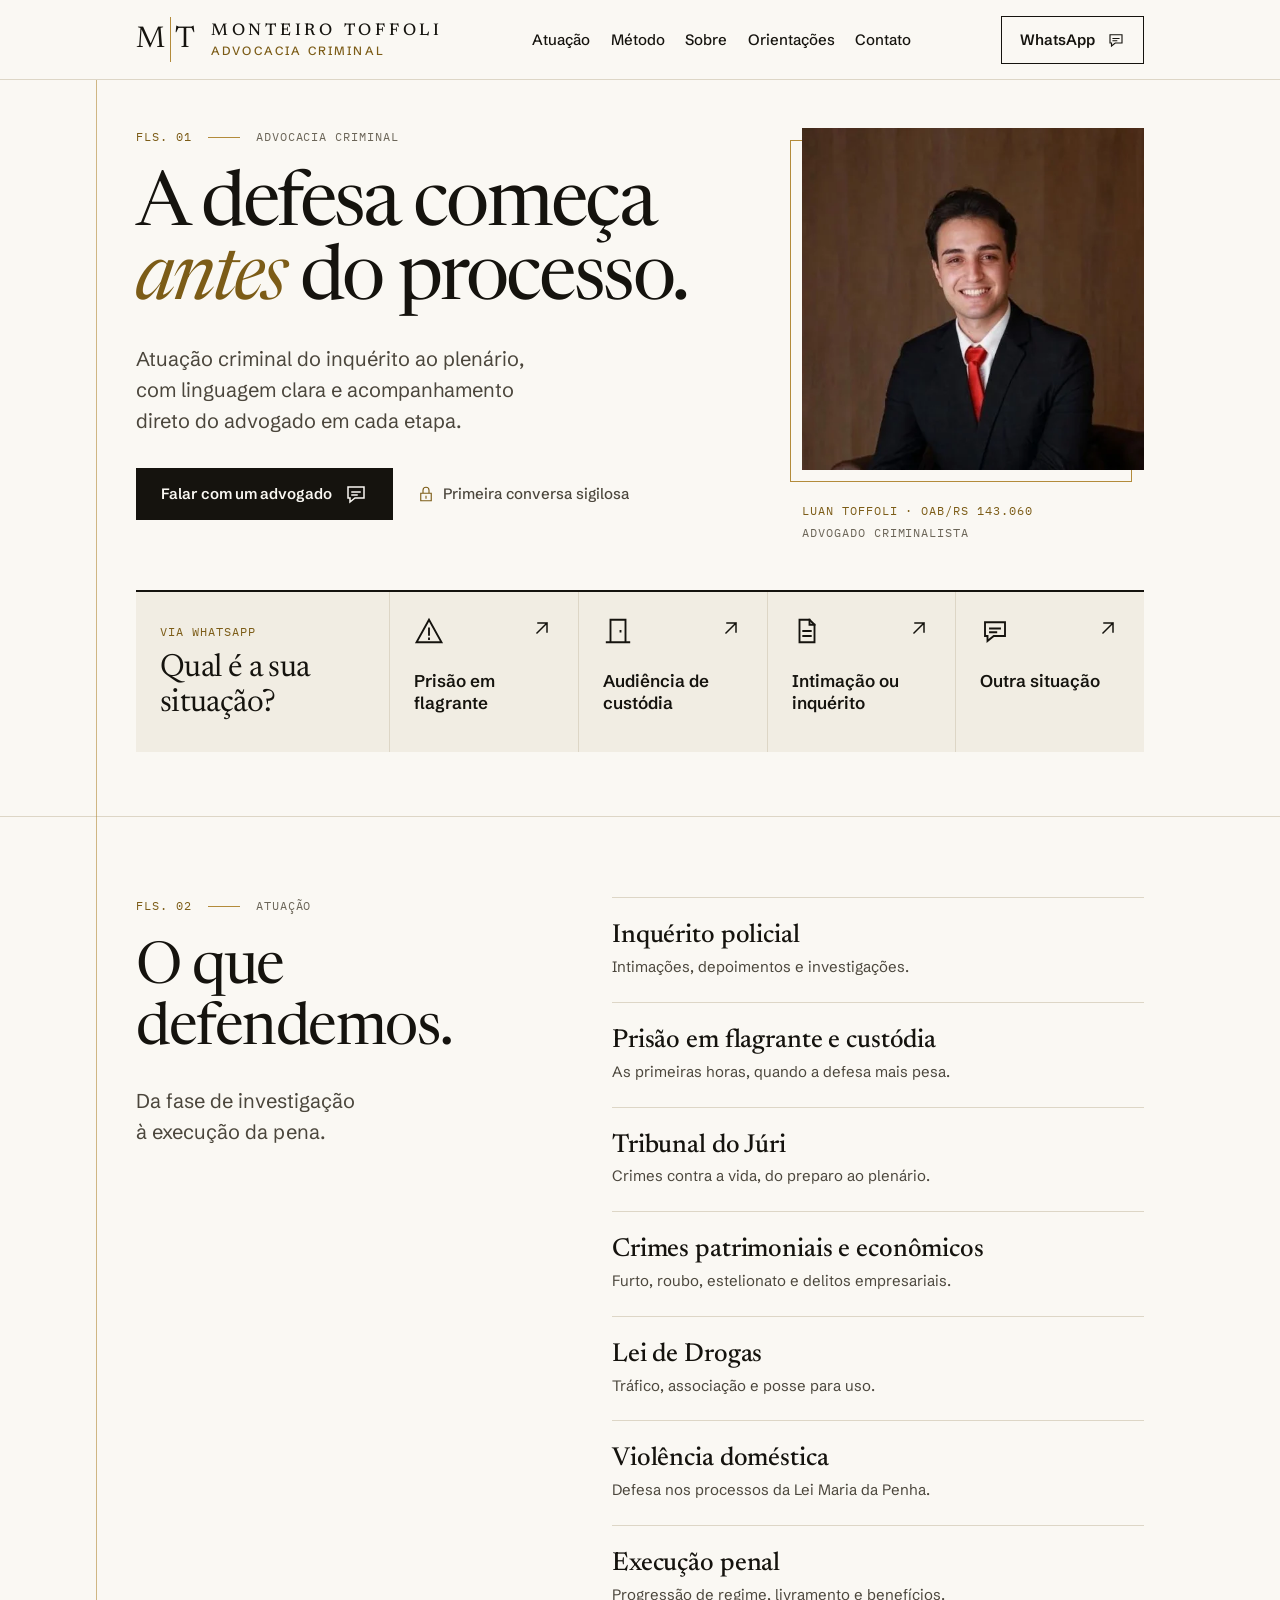
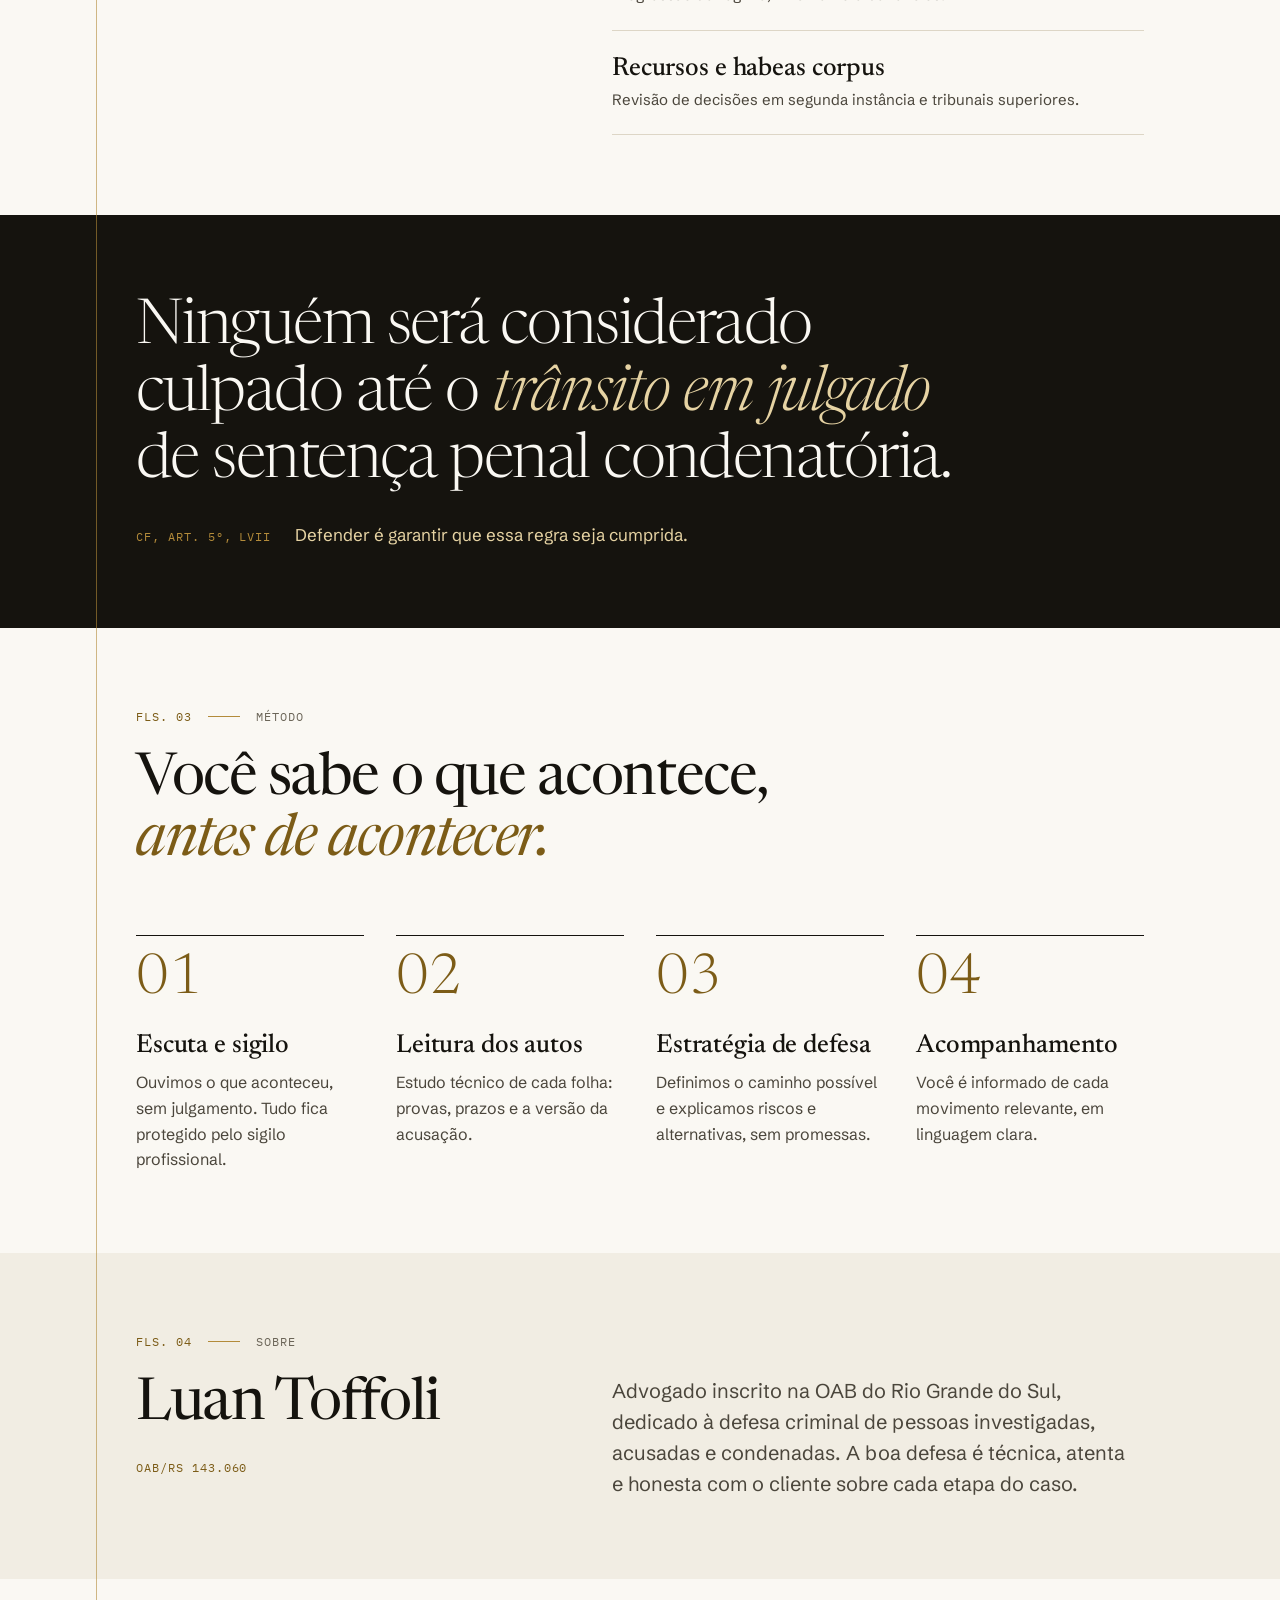
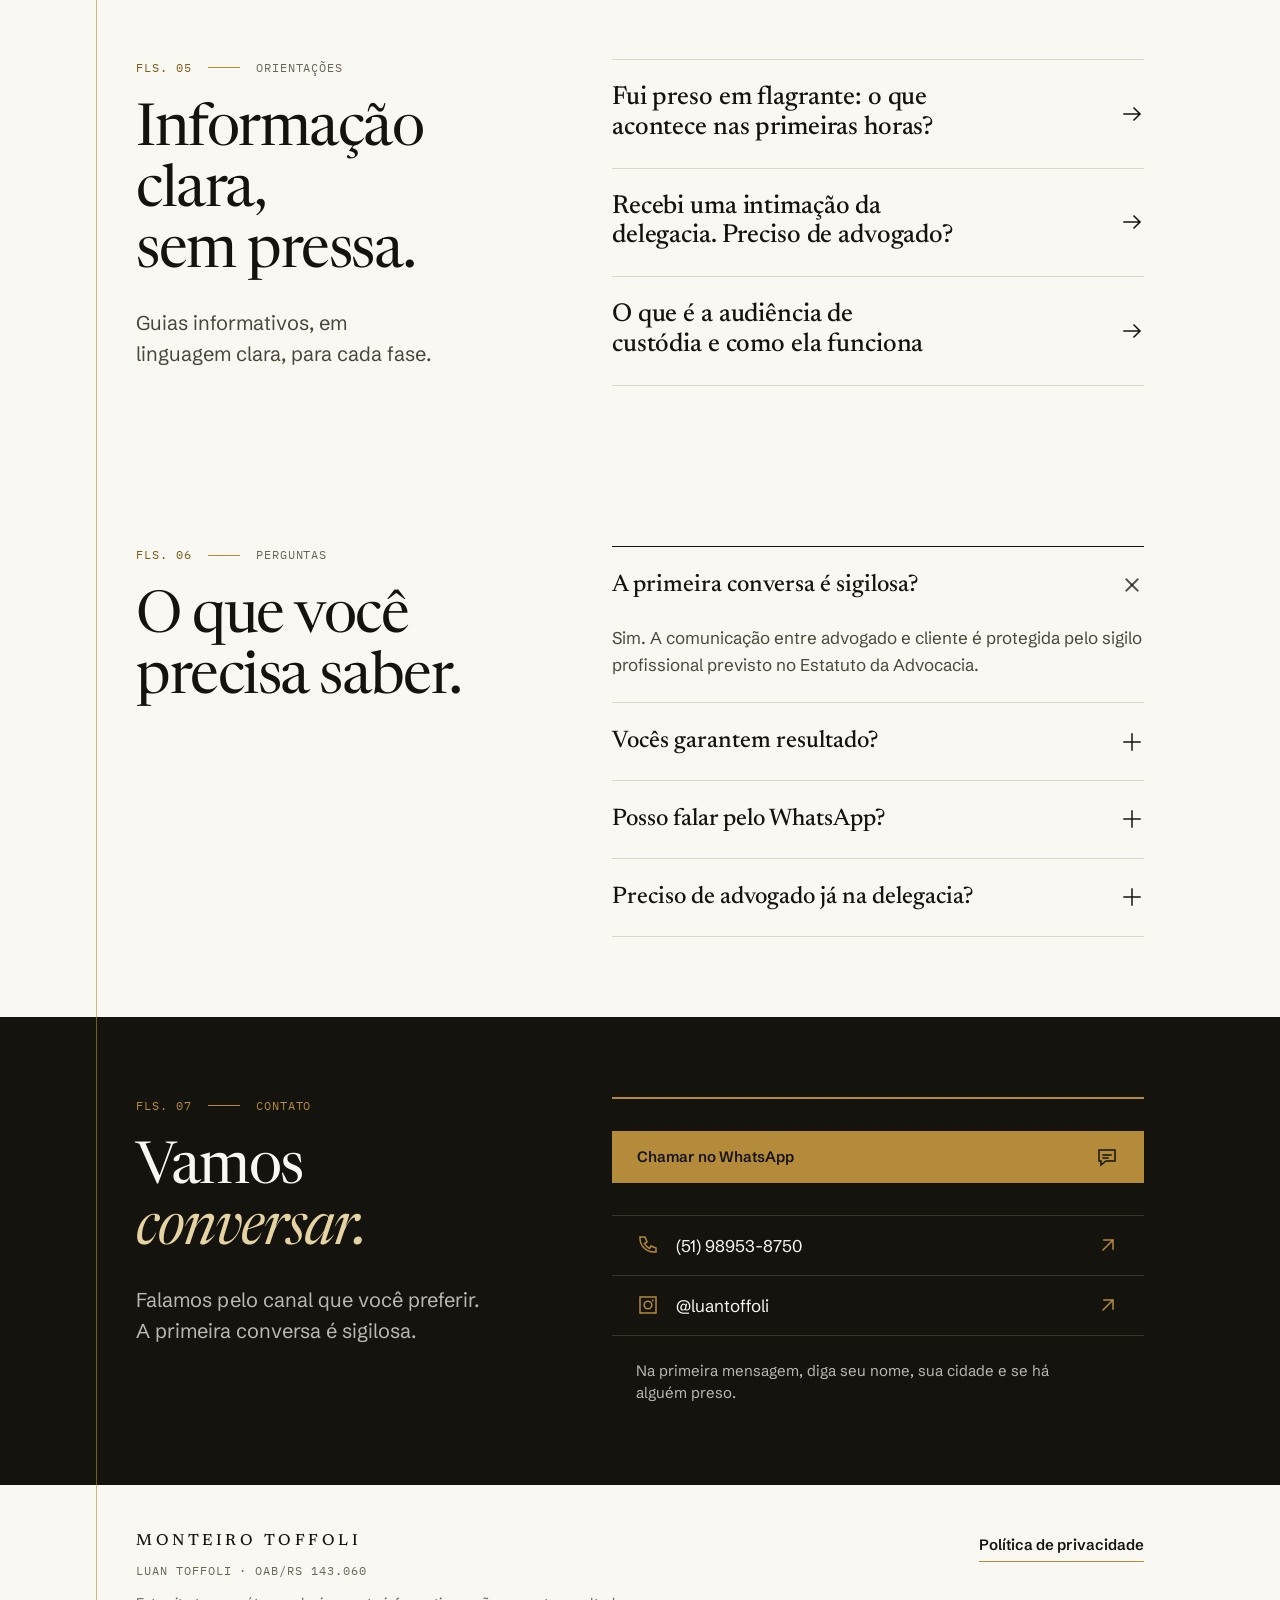
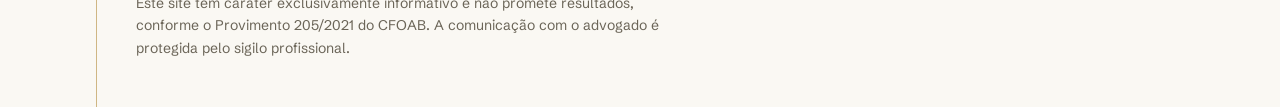
==== commit d46bb0f2: "WhatsApp com o 9o digito: +55 51 98953-8750 Co-Authored-By: Claude Sonnet 5.5 <noreply@anthropic.com" ====
--- a/index.html
+++ b/index.html
@@ -24,7 +24,7 @@
 <link rel="preload" href="fonts/schibsted.woff2" as="font" type="font/woff2" crossorigin>
 <link rel="stylesheet" href="css/styles.css">
 <script type="application/ld+json">
-{"@context":"https://schema.org","@type":"LegalService","name":"Monteiro Toffoli Advocacia Criminal","telephone":"+55 51 8953-8750","areaServed":"Rio Grande do Sul","sameAs":["https://www.instagram.com/luantoffoli/"],"employee":{"@type":"Person","name":"Luan Toffoli","jobTitle":"Advogado criminalista"}}
+{"@context":"https://schema.org","@type":"LegalService","name":"Monteiro Toffoli Advocacia Criminal","telephone":"+55 51 98953-8750","areaServed":"Rio Grande do Sul","sameAs":["https://www.instagram.com/luantoffoli/"],"employee":{"@type":"Person","name":"Luan Toffoli","jobTitle":"Advogado criminalista"}}
 </script>
 </head>
 <body>
@@ -42,7 +42,7 @@
       <a href="#atuacao">Atuação</a><a href="#metodo">Método</a><a href="#sobre">Sobre</a><a href="#orientacoes">Orientações</a><a href="#contato">Contato</a>
     </nav>
     <div class="hdr-r">
-      <a class="btn sm line hdr-cta" href="https://wa.me/555189538750?text=Ol%C3%A1%2C%20gostaria%20de%20falar%20com%20um%20advogado."><span>WhatsApp</span><svg class="ic s" aria-hidden="true"><use href="assets/icons.svg#i-chat"/></svg></a>
+      <a class="btn sm line hdr-cta" href="https://wa.me/5551989538750?text=Ol%C3%A1%2C%20gostaria%20de%20falar%20com%20um%20advogado."><span>WhatsApp</span><svg class="ic s" aria-hidden="true"><use href="assets/icons.svg#i-chat"/></svg></a>
       <button class="burger" id="menu-open" type="button" aria-label="Abrir menu" aria-expanded="false" aria-controls="menu"><svg class="ic" aria-hidden="true"><use href="assets/icons.svg#i-menu"/></svg></button>
     </div>
   </header>
@@ -60,7 +60,7 @@
       <a href="#contato"><b>Contato</b><svg class="ic" aria-hidden="true"><use href="assets/icons.svg#i-arrow"/></svg></a>
     </nav>
     <div class="menu-foot">
-      <a class="btn gold block" href="https://wa.me/555189538750?text=Ol%C3%A1%2C%20gostaria%20de%20falar%20com%20um%20advogado."><span>Falar com um advogado</span><svg class="ic" aria-hidden="true"><use href="assets/icons.svg#i-chat"/></svg></a>
+      <a class="btn gold block" href="https://wa.me/5551989538750?text=Ol%C3%A1%2C%20gostaria%20de%20falar%20com%20um%20advogado."><span>Falar com um advogado</span><svg class="ic" aria-hidden="true"><use href="assets/icons.svg#i-chat"/></svg></a>
       <div class="row"><a href="https://www.instagram.com/luantoffoli/" rel="noopener"><svg class="ic s" aria-hidden="true"><use href="assets/icons.svg#i-insta"/></svg>@luantoffoli</a></div>
     </div>
   </div>
@@ -73,7 +73,7 @@
           <h1 class="display a2">A defesa começa <em>antes</em> do processo.</h1>
           <p class="lead a3">Atuação criminal do inquérito ao plenário, com linguagem clara e acompanhamento direto do advogado em cada etapa.</p>
           <div class="hero-cta a4">
-            <a class="btn" id="hero-cta" href="https://wa.me/555189538750?text=Ol%C3%A1%2C%20gostaria%20de%20falar%20com%20um%20advogado."><span>Falar com um advogado</span><svg class="ic" aria-hidden="true"><use href="assets/icons.svg#i-chat"/></svg></a>
+            <a class="btn" id="hero-cta" href="https://wa.me/5551989538750?text=Ol%C3%A1%2C%20gostaria%20de%20falar%20com%20um%20advogado."><span>Falar com um advogado</span><svg class="ic" aria-hidden="true"><use href="assets/icons.svg#i-chat"/></svg></a>
             <span class="lab"><svg class="ic s" aria-hidden="true"><use href="assets/icons.svg#i-lock"/></svg>Primeira conversa sigilosa</span>
           </div>
         </div>
@@ -83,10 +83,10 @@
           <h2 id="tri-t">Qual é a sua situação?</h2>
           <p>Escolha uma opção. A mensagem já vai pronta.</p>
         </div>
-        <a class="tri" href="https://wa.me/555189538750?text=Preciso%20de%20ajuda%3A%20pris%C3%A3o%20em%20flagrante."><svg class="ic m" aria-hidden="true"><use href="assets/icons.svg#i-alert"/></svg><b>Prisão em flagrante</b><svg class="ic go" aria-hidden="true"><use href="assets/icons.svg#i-out"/></svg></a>
-        <a class="tri" href="https://wa.me/555189538750?text=Preciso%20de%20ajuda%3A%20audi%C3%AAncia%20de%20cust%C3%B3dia."><svg class="ic m" aria-hidden="true"><use href="assets/icons.svg#i-door"/></svg><b>Audiência de custódia</b><svg class="ic go" aria-hidden="true"><use href="assets/icons.svg#i-out"/></svg></a>
-        <a class="tri" href="https://wa.me/555189538750?text=Preciso%20de%20ajuda%3A%20intima%C3%A7%C3%A3o%20ou%20inqu%C3%A9rito."><svg class="ic m" aria-hidden="true"><use href="assets/icons.svg#i-file"/></svg><b>Intimação ou inquérito</b><svg class="ic go" aria-hidden="true"><use href="assets/icons.svg#i-out"/></svg></a>
-        <a class="tri" href="https://wa.me/555189538750?text=Preciso%20de%20orienta%C3%A7%C3%A3o%20sobre%20outra%20situa%C3%A7%C3%A3o."><svg class="ic m" aria-hidden="true"><use href="assets/icons.svg#i-chat"/></svg><b>Outra situação</b><svg class="ic go" aria-hidden="true"><use href="assets/icons.svg#i-out"/></svg></a>
+        <a class="tri" href="https://wa.me/5551989538750?text=Preciso%20de%20ajuda%3A%20pris%C3%A3o%20em%20flagrante."><svg class="ic m" aria-hidden="true"><use href="assets/icons.svg#i-alert"/></svg><b>Prisão em flagrante</b><svg class="ic go" aria-hidden="true"><use href="assets/icons.svg#i-out"/></svg></a>
+        <a class="tri" href="https://wa.me/5551989538750?text=Preciso%20de%20ajuda%3A%20audi%C3%AAncia%20de%20cust%C3%B3dia."><svg class="ic m" aria-hidden="true"><use href="assets/icons.svg#i-door"/></svg><b>Audiência de custódia</b><svg class="ic go" aria-hidden="true"><use href="assets/icons.svg#i-out"/></svg></a>
+        <a class="tri" href="https://wa.me/5551989538750?text=Preciso%20de%20ajuda%3A%20intima%C3%A7%C3%A3o%20ou%20inqu%C3%A9rito."><svg class="ic m" aria-hidden="true"><use href="assets/icons.svg#i-file"/></svg><b>Intimação ou inquérito</b><svg class="ic go" aria-hidden="true"><use href="assets/icons.svg#i-out"/></svg></a>
+        <a class="tri" href="https://wa.me/5551989538750?text=Preciso%20de%20orienta%C3%A7%C3%A3o%20sobre%20outra%20situa%C3%A7%C3%A3o."><svg class="ic m" aria-hidden="true"><use href="assets/icons.svg#i-chat"/></svg><b>Outra situação</b><svg class="ic go" aria-hidden="true"><use href="assets/icons.svg#i-out"/></svg></a>
       </aside>
         <figure class="portrait a3">
           <div class="ph"><picture><source srcset="assets/luan.webp" type="image/webp"><img src="assets/luan.jpg" width="512" height="640" alt="Luan Toffoli, advogado criminalista" fetchpriority="high" decoding="async"></picture></div>
@@ -181,9 +181,9 @@
           <p class="lead rv">Falamos pelo canal que você preferir. A primeira conversa é sigilosa.</p>
         </div>
         <div class="panel rv">
-          <a class="btn gold" href="https://wa.me/555189538750?text=Ol%C3%A1%2C%20gostaria%20de%20falar%20com%20um%20advogado."><span>Chamar no WhatsApp</span><svg class="ic" aria-hidden="true"><use href="assets/icons.svg#i-chat"/></svg></a>
+          <a class="btn gold" href="https://wa.me/5551989538750?text=Ol%C3%A1%2C%20gostaria%20de%20falar%20com%20um%20advogado."><span>Chamar no WhatsApp</span><svg class="ic" aria-hidden="true"><use href="assets/icons.svg#i-chat"/></svg></a>
           <div class="chan">
-            <a href="tel:+555189538750"><span><svg class="ic" aria-hidden="true"><use href="assets/icons.svg#i-phone"/></svg>(51) 8953-8750</span><svg class="ic go" aria-hidden="true"><use href="assets/icons.svg#i-out"/></svg></a>
+            <a href="tel:+5551989538750"><span><svg class="ic" aria-hidden="true"><use href="assets/icons.svg#i-phone"/></svg>(51) 98953-8750</span><svg class="ic go" aria-hidden="true"><use href="assets/icons.svg#i-out"/></svg></a>
             <a href="https://www.instagram.com/luantoffoli/" rel="noopener"><span><svg class="ic" aria-hidden="true"><use href="assets/icons.svg#i-insta"/></svg>@luantoffoli</span><svg class="ic go" aria-hidden="true"><use href="assets/icons.svg#i-out"/></svg></a>
           </div>
           <p class="tips">Na primeira mensagem, diga seu nome, sua cidade e se há alguém preso.</p>
@@ -203,8 +203,8 @@
 </div>
 
 <div class="bar" id="bar" role="region" aria-label="Contato rápido">
-  <a class="btn gold" href="https://wa.me/555189538750?text=Ol%C3%A1%2C%20gostaria%20de%20falar%20com%20um%20advogado."><span>Falar com um advogado</span><svg class="ic" aria-hidden="true"><use href="assets/icons.svg#i-chat"/></svg></a>
-  <a class="btn ico" href="tel:+555189538750" aria-label="Ligar para o escritório"><svg class="ic" aria-hidden="true"><use href="assets/icons.svg#i-phone"/></svg></a>
+  <a class="btn gold" href="https://wa.me/5551989538750?text=Ol%C3%A1%2C%20gostaria%20de%20falar%20com%20um%20advogado."><span>Falar com um advogado</span><svg class="ic" aria-hidden="true"><use href="assets/icons.svg#i-chat"/></svg></a>
+  <a class="btn ico" href="tel:+5551989538750" aria-label="Ligar para o escritório"><svg class="ic" aria-hidden="true"><use href="assets/icons.svg#i-phone"/></svg></a>
 </div>
 
 <script src="js/main.js" defer></script>
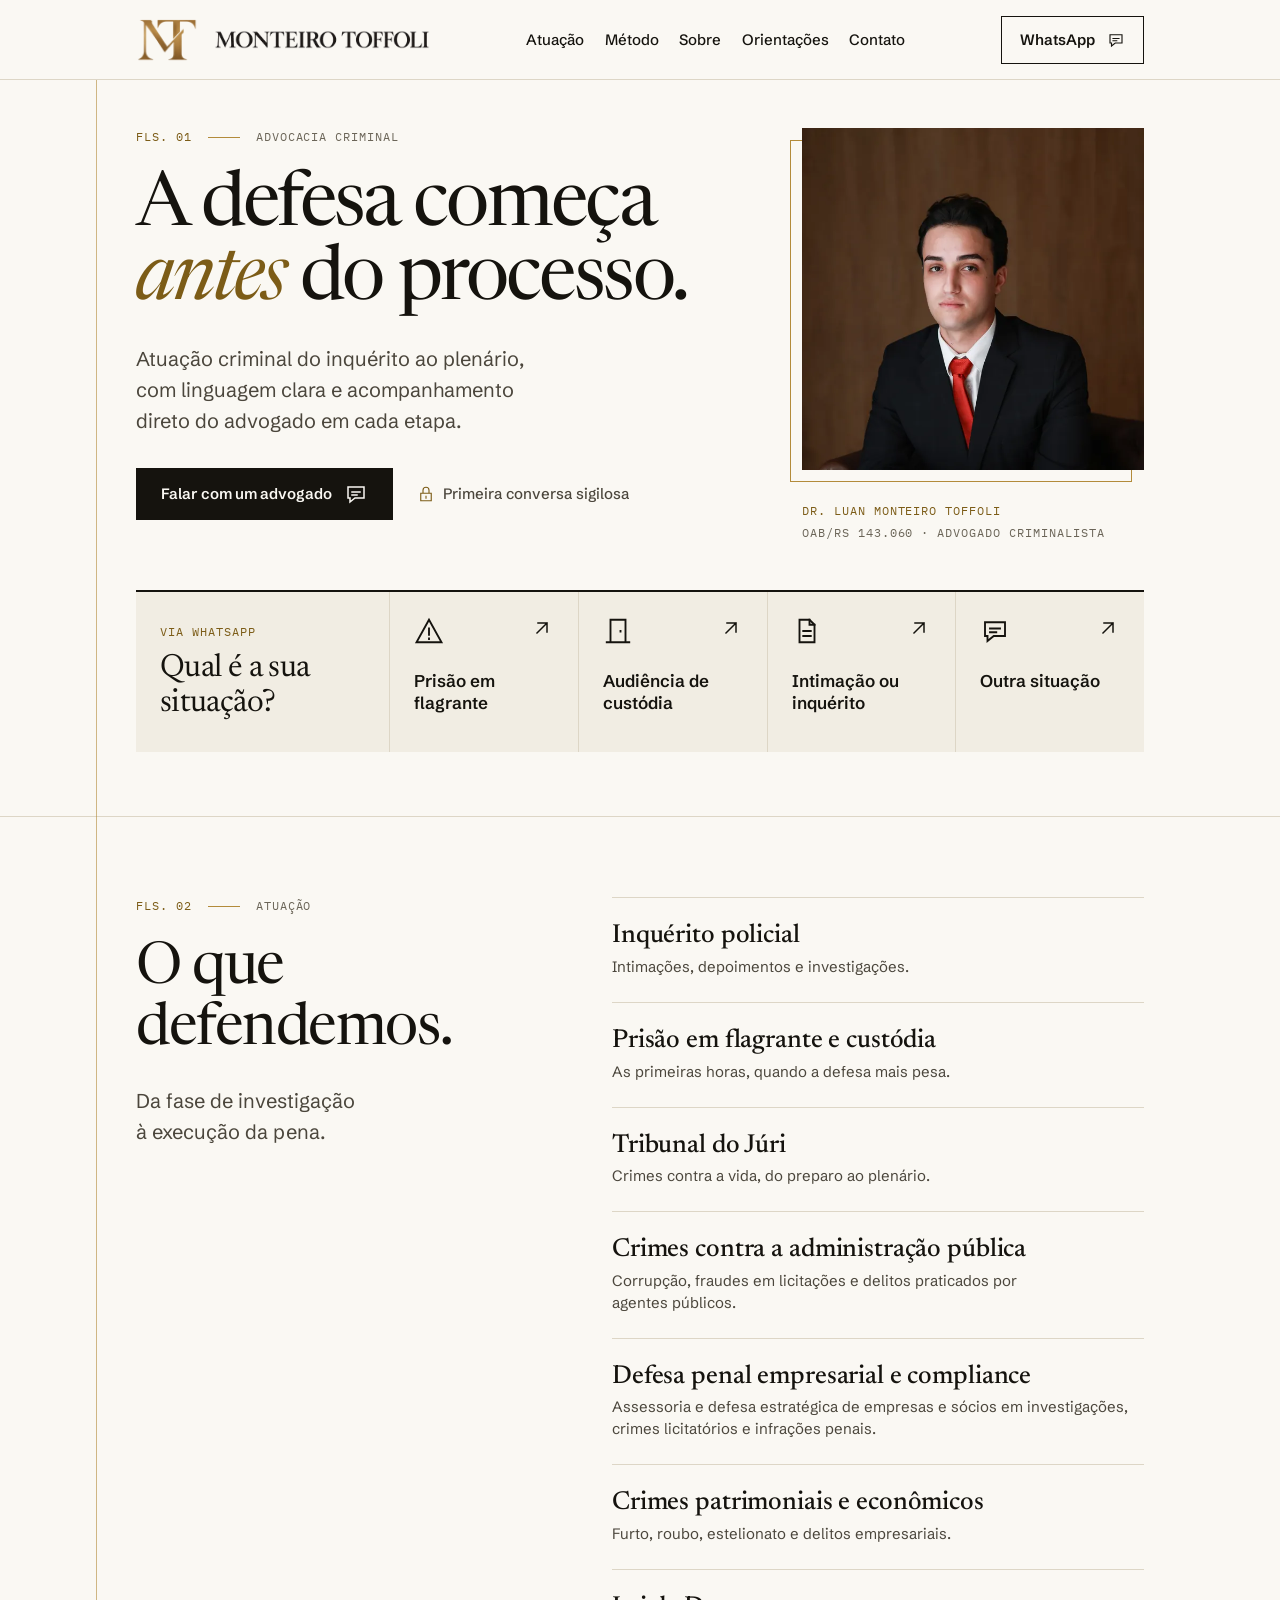
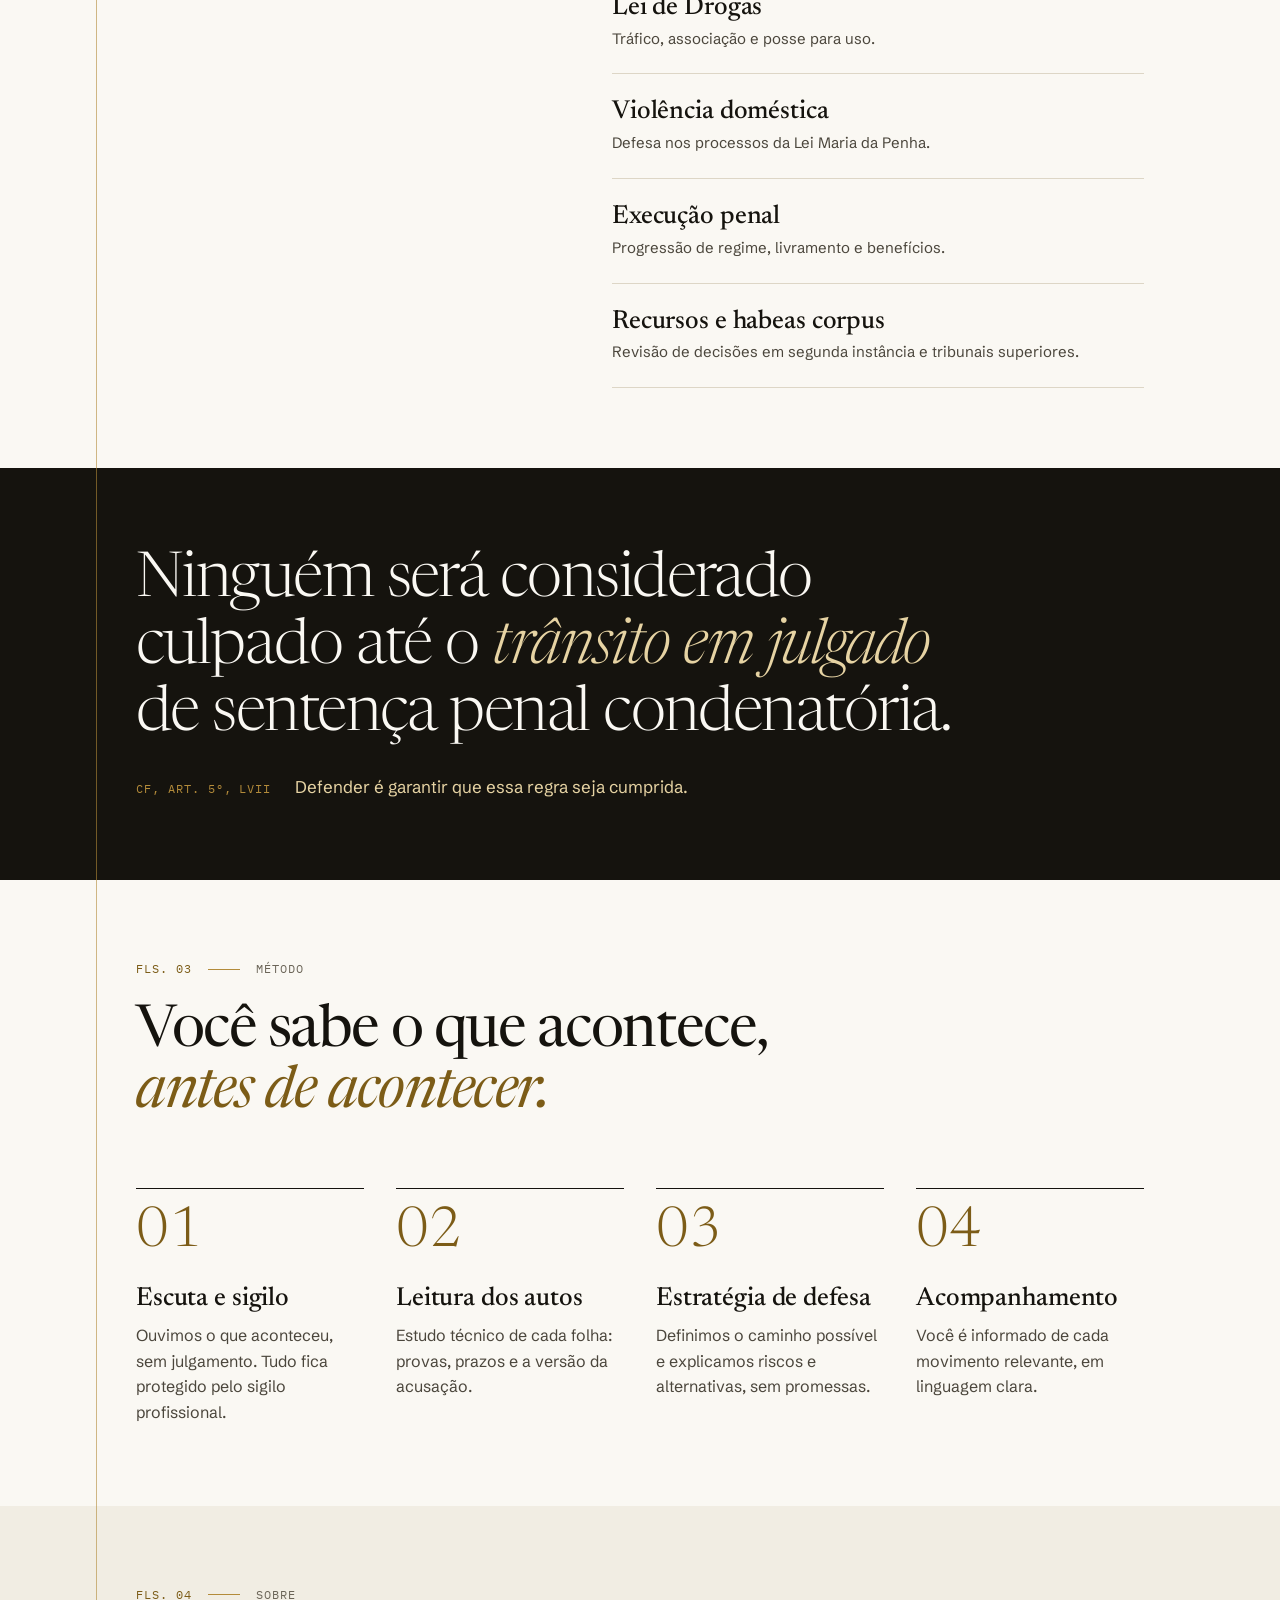
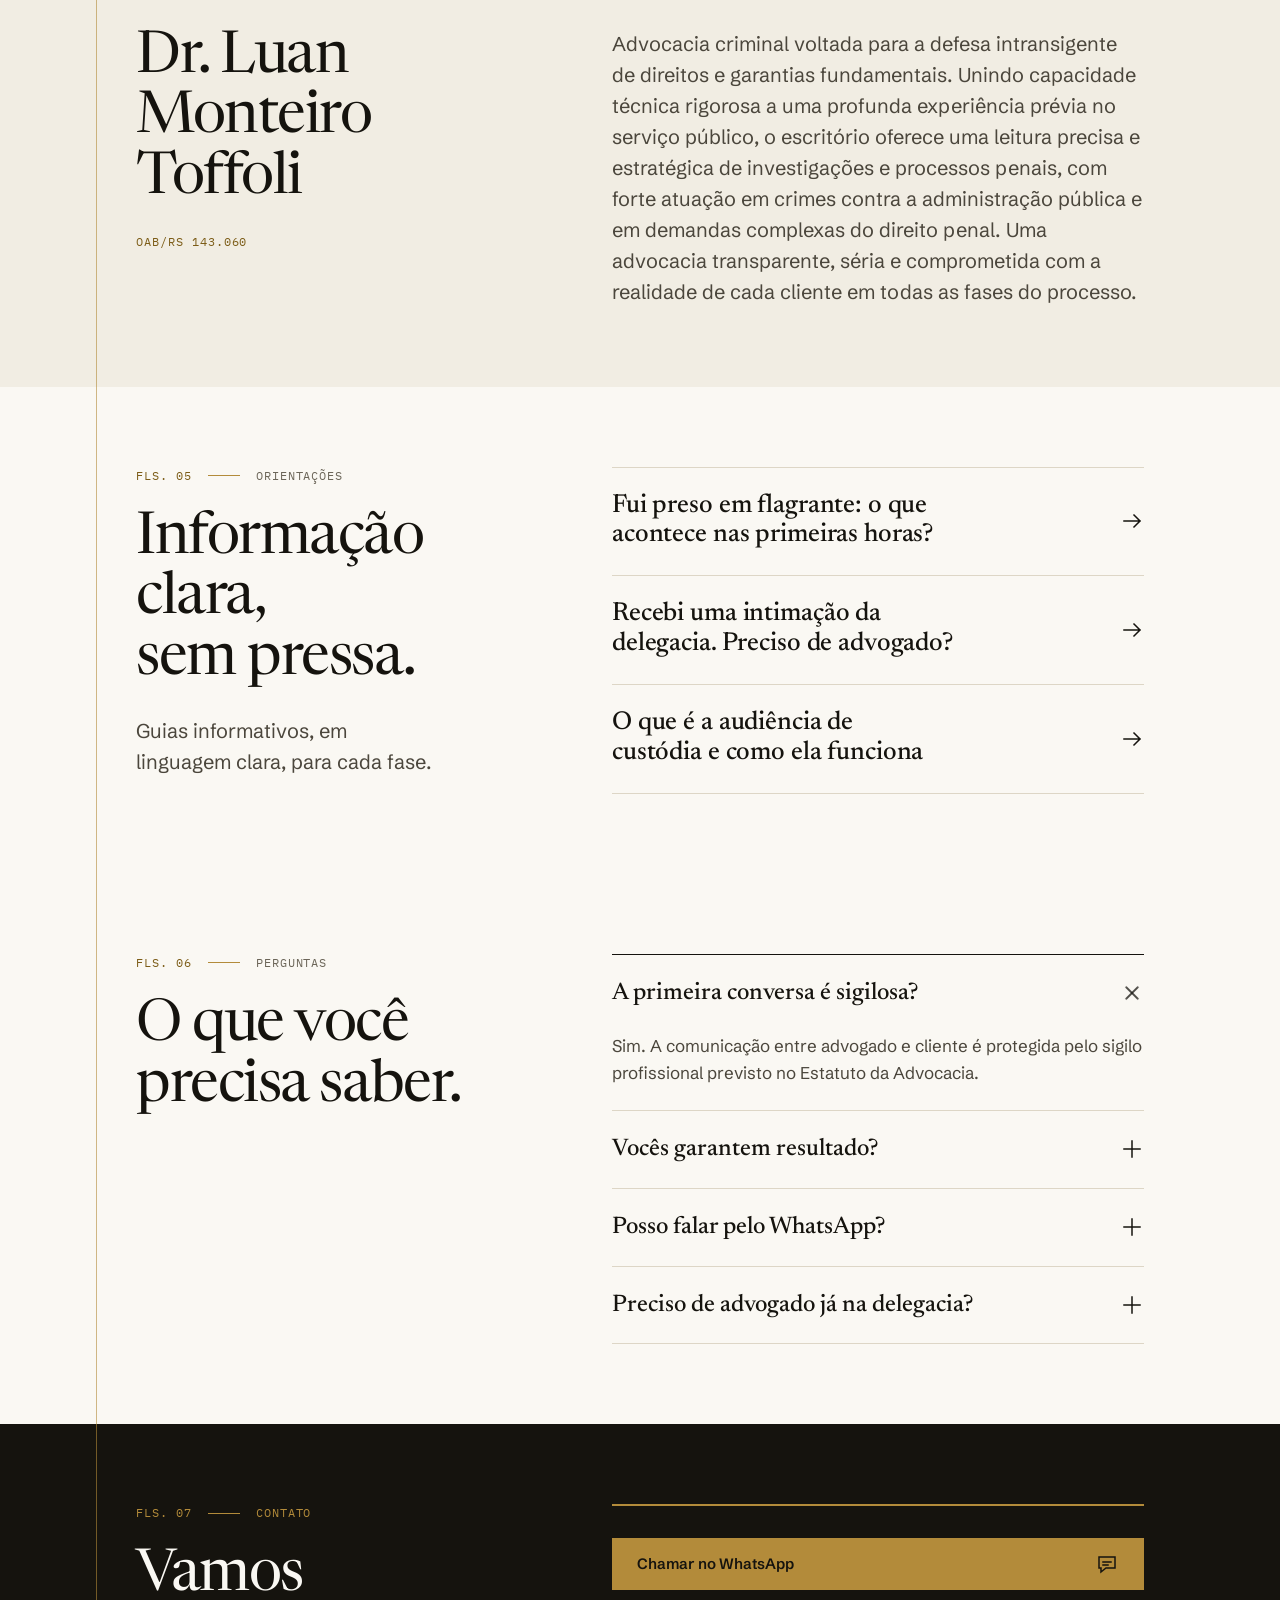
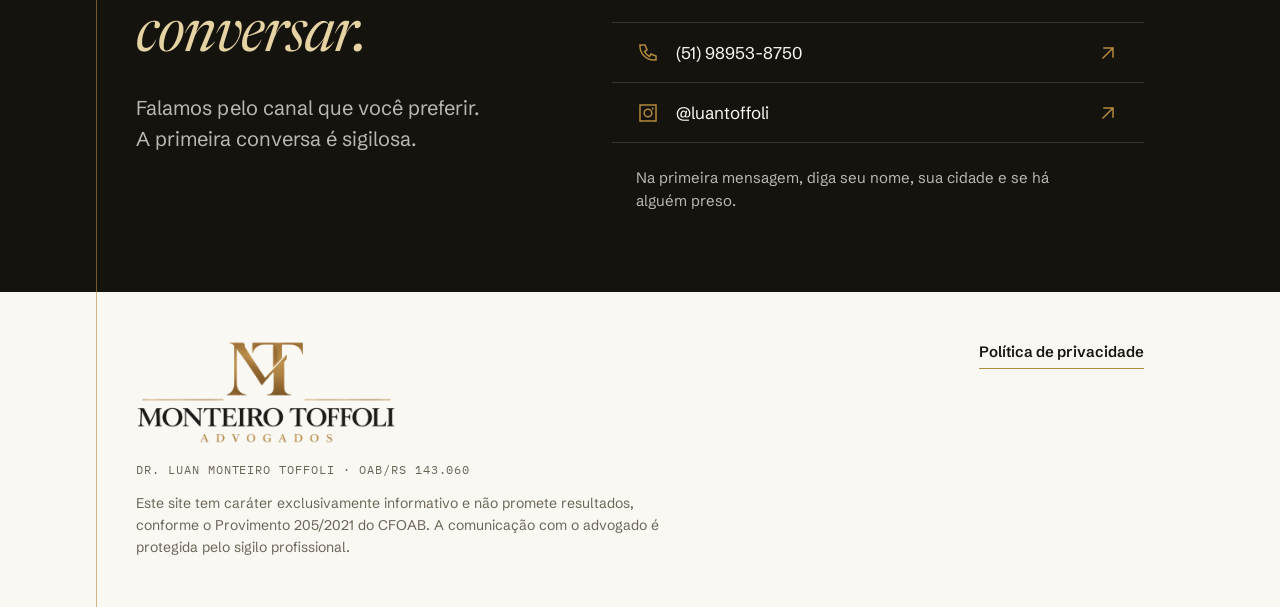
==== commit 7e259384: "Logo oficial do cliente, foto nova, Dr. Luan Monteiro Toffoli, nova bio e areas Co-Authored-By: Clau" ====
--- a/index.html
+++ b/index.html
@@ -7,7 +7,7 @@
 <meta name="robots" content="noindex, nofollow">
 <meta name="viewport" content="width=device-width, initial-scale=1">
 <title>Monteiro Toffoli | Advocacia Criminal no Rio Grande do Sul</title>
-<meta name="description" content="Defesa criminal com sigilo profissional, linguagem clara e acompanhamento direto do advogado. Luan Toffoli, OAB/RS 143.060.">
+<meta name="description" content="Defesa criminal com sigilo profissional, linguagem clara e acompanhamento direto do advogado. Dr. Luan Monteiro Toffoli, OAB/RS 143.060.">
 <meta name="theme-color" content="#FAF8F3">
 <meta property="og:type" content="website">
 <meta property="og:title" content="Monteiro Toffoli | Advocacia Criminal">
@@ -17,14 +17,14 @@
 <meta property="og:image:width" content="1200">
 <meta property="og:image:height" content="630">
 <meta name="twitter:card" content="summary_large_image">
-<link rel="icon" href="assets/favicon.svg" type="image/svg+xml">
 <link rel="icon" href="assets/favicon-32.png" sizes="32x32" type="image/png">
+<link rel="icon" href="assets/icon-192.png" sizes="192x192" type="image/png">
 <link rel="apple-touch-icon" href="assets/apple-touch-icon.png">
 <link rel="preload" href="fonts/newsreader.woff2" as="font" type="font/woff2" crossorigin>
 <link rel="preload" href="fonts/schibsted.woff2" as="font" type="font/woff2" crossorigin>
 <link rel="stylesheet" href="css/styles.css">
 <script type="application/ld+json">
-{"@context":"https://schema.org","@type":"LegalService","name":"Monteiro Toffoli Advocacia Criminal","telephone":"+55 51 98953-8750","areaServed":"Rio Grande do Sul","sameAs":["https://www.instagram.com/luantoffoli/"],"employee":{"@type":"Person","name":"Luan Toffoli","jobTitle":"Advogado criminalista"}}
+{"@context":"https://schema.org","@type":"LegalService","name":"Monteiro Toffoli Advogados","telephone":"+55 51 98953-8750","areaServed":"Rio Grande do Sul","sameAs":["https://www.instagram.com/luantoffoli/"],"employee":{"@type":"Person","name":"Luan Monteiro Toffoli","honorificPrefix":"Dr.","jobTitle":"Advogado criminalista"}}
 </script>
 </head>
 <body>
@@ -35,8 +35,8 @@
 
   <header class="hdr">
     <a class="brand" href="#topo">
-      <span class="mono-mt" aria-hidden="true">M<i></i>T</span>
-      <span class="wm"><b>MONTEIRO TOFFOLI</b><small>ADVOCACIA CRIMINAL</small></span>
+      <img class="brand-mt" src="assets/logo-mt.webp" width="260" height="184" alt="">
+      <img class="brand-nome" src="assets/logo-nome.webp" width="560" height="47" alt="Monteiro Toffoli Advogados">
     </a>
     <nav class="nav" aria-label="Principal">
       <a href="#atuacao">Atuação</a><a href="#metodo">Método</a><a href="#sobre">Sobre</a><a href="#orientacoes">Orientações</a><a href="#contato">Contato</a>
@@ -49,7 +49,7 @@
 
   <div class="menu" id="menu" aria-hidden="true" role="dialog" aria-modal="true" aria-label="Menu">
     <div class="menu-top">
-      <span class="brand"><span class="mono-mt" aria-hidden="true">M<i></i>T</span><span class="wm"><b>MONTEIRO TOFFOLI</b></span></span>
+      <span class="brand"><img class="brand-mt" src="assets/logo-mt.webp" width="260" height="184" alt=""><img class="brand-nome" src="assets/logo-nome-claro.webp" width="560" height="47" alt="Monteiro Toffoli Advogados"></span>
       <button class="burger" id="menu-close" type="button" aria-label="Fechar menu"><svg class="ic" aria-hidden="true"><use href="assets/icons.svg#i-close"/></svg></button>
     </div>
     <nav aria-label="Menu principal">
@@ -89,8 +89,8 @@
         <a class="tri" href="https://wa.me/5551989538750?text=Preciso%20de%20orienta%C3%A7%C3%A3o%20sobre%20outra%20situa%C3%A7%C3%A3o."><svg class="ic m" aria-hidden="true"><use href="assets/icons.svg#i-chat"/></svg><b>Outra situação</b><svg class="ic go" aria-hidden="true"><use href="assets/icons.svg#i-out"/></svg></a>
       </aside>
         <figure class="portrait a3">
-          <div class="ph"><picture><source srcset="assets/luan.webp" type="image/webp"><img src="assets/luan.jpg" width="512" height="640" alt="Luan Toffoli, advogado criminalista" fetchpriority="high" decoding="async"></picture></div>
-          <figcaption><span class="lab gold">Luan Toffoli · OAB/RS 143.060</span><span class="lab">Advogado criminalista</span></figcaption>
+          <div class="ph"><picture><source type="image/webp" srcset="assets/luan-640.webp 640w, assets/luan-960.webp 960w, assets/luan-1280.webp 1280w" sizes="(min-width:1180px) 420px, (min-width:768px) 280px, calc(100vw - 56px)"><img src="assets/luan-960.jpg" srcset="assets/luan-640.jpg 640w, assets/luan-960.jpg 960w, assets/luan-1280.jpg 1280w" sizes="(min-width:1180px) 420px, (min-width:768px) 280px, calc(100vw - 56px)" width="640" height="800" alt="Dr. Luan Monteiro Toffoli, advogado criminalista" fetchpriority="high" decoding="async"></picture></div>
+          <figcaption><span class="lab gold">Dr. Luan Monteiro Toffoli</span><span class="lab">OAB/RS 143.060 · Advogado criminalista</span></figcaption>
         </figure>
       </div>
     </section>
@@ -106,6 +106,8 @@
             <div class="item"><h3 class="t">Inquérito policial</h3><span class="d">Intimações, depoimentos e investigações.</span></div>
             <div class="item"><h3 class="t">Prisão em flagrante e custódia</h3><span class="d">As primeiras horas, quando a defesa mais pesa.</span></div>
             <div class="item"><h3 class="t">Tribunal do Júri</h3><span class="d">Crimes contra a vida, do preparo ao plenário.</span></div>
+            <div class="item"><h3 class="t">Crimes contra a administração pública</h3><span class="d">Corrupção, fraudes em licitações e delitos praticados por agentes públicos.</span></div>
+            <div class="item"><h3 class="t">Defesa penal empresarial e compliance</h3><span class="d">Assessoria e defesa estratégica de empresas e sócios em investigações, crimes licitatórios e infrações penais.</span></div>
             <div class="item"><h3 class="t">Crimes patrimoniais e econômicos</h3><span class="d">Furto, roubo, estelionato e delitos empresariais.</span></div>
             <div class="item"><h3 class="t">Lei de Drogas</h3><span class="d">Tráfico, associação e posse para uso.</span></div>
             <div class="item"><h3 class="t">Violência doméstica</h3><span class="d">Defesa nos processos da Lei Maria da Penha.</span></div>
@@ -139,10 +141,10 @@
       <div class="in two">
         <div class="rv">
           <div class="kick"><span class="lab gold">fls. 04</span><i></i><span class="lab">Sobre</span></div>
-          <h2 class="h">Luan Toffoli</h2>
+          <h2 class="h">Dr. Luan Monteiro Toffoli</h2>
           <p class="meta"><span class="lab gold">OAB/RS 143.060</span></p>
         </div>
-        <p class="lead rv">Advogado inscrito na OAB do Rio Grande do Sul, dedicado à defesa criminal de pessoas investigadas, acusadas e condenadas. A boa defesa é técnica, atenta e honesta com o cliente sobre cada etapa do caso.</p>
+        <p class="lead rv">Advocacia criminal voltada para a defesa intransigente de direitos e garantias fundamentais. Unindo capacidade técnica rigorosa a uma profunda experiência prévia no serviço público, o escritório oferece uma leitura precisa e estratégica de investigações e processos penais, com forte atuação em crimes contra a administração pública e em demandas complexas do direito penal. Uma advocacia transparente, séria e comprometida com a realidade de cada cliente em todas as fases do processo.</p>
       </div>
     </section>
 
@@ -194,8 +196,8 @@
 
   <footer class="ftr">
     <div>
-      <span class="wm"><b>MONTEIRO TOFFOLI</b></span>
-      <p class="lab" style="margin-top:12px">Luan Toffoli · OAB/RS 143.060</p>
+      <img class="foot-logo" src="assets/logo-completo.webp" width="620" height="249" loading="lazy" decoding="async" alt="Monteiro Toffoli Advogados">
+      <p class="lab id" style="margin-top:0"><span>Dr. Luan Monteiro Toffoli</span><span class="sep"> · </span><span>OAB/RS 143.060</span></p>
       <p>Este site tem caráter exclusivamente informativo e não promete resultados, conforme o Provimento 205/2021 do CFOAB. A comunicação com o advogado é protegida pelo sigilo profissional.</p>
     </div>
     <nav aria-label="Rodapé"><a class="link" href="politica-de-privacidade.html">Política de privacidade</a></nav>
--- a/css/styles.css
+++ b/css/styles.css
@@ -84,16 +84,13 @@
 .hdr{position:sticky;top:0;z-index:20;background:var(--papel);border-bottom:1px solid var(--linha);height:var(--hdr);display:grid;grid-template-columns:minmax(0,1fr) auto;align-items:center;column-gap:var(--s5);padding:0 var(--L)}
 .hdr-r{grid-column:-2/-1;justify-self:end;display:flex;align-items:center;gap:var(--s3)}
 .brand{display:flex;align-items:center;gap:var(--s4);justify-self:start;text-decoration:none;white-space:nowrap;min-height:44px}
-.mono-mt{display:inline-flex;align-items:center;font-family:var(--serif);font-weight:400;line-height:1;font-size:28px}
-.mono-mt i{display:block;width:1px;height:1.5em;background:var(--ouro);margin:0 .15em}
-.wm{display:flex;flex-direction:column;gap:5px}
-.wm b{font-family:var(--serif);font-weight:500;font-size:15px;letter-spacing:.2em;line-height:1}
-.wm small{font-size:12px;font-weight:500;letter-spacing:.18em;color:var(--ouro-d);line-height:1}
-@media (max-width:399px){.mono-mt{font-size:24px}.brand{gap:var(--s3)}.wm b{font-size:13px;letter-spacing:.16em}.wm small{display:none}}
-@media (min-width:768px){.mono-mt{font-size:30px}.wm b{font-size:17px;letter-spacing:.22em}.wm small{font-size:12px}}
-@media (max-width:1279px){.brand{min-width:0}.wm b{white-space:normal;overflow-wrap:anywhere}}
+.brand-mt{display:block;height:40px;width:auto}
+.brand-nome{display:block;width:196px;height:auto}
+@media (max-width:399px){.brand{gap:var(--s3)}.brand-mt{height:32px}.brand-nome{width:150px}}
+@media (min-width:768px){.brand-mt{height:44px}.brand-nome{width:216px}}
+@media (max-width:1279px){.brand{min-width:0}}
 @media (max-width:399px){.btn span{white-space:normal}}
-@media (max-width:359px){.hdr{column-gap:var(--s3)}.brand{gap:var(--s2)}.wm b{font-size:12px;letter-spacing:.08em}}
+@media (max-width:359px){.hdr{column-gap:var(--s3)}.brand{gap:var(--s2)}.brand-mt{height:28px}.brand-nome{width:124px}}
 .nav{display:none;gap:clamp(20px,1.6vw,40px);align-items:center;justify-self:center}
 .nav a{font-size:15px;font-weight:500;text-decoration:none;min-height:44px;display:inline-flex;align-items:center;background:linear-gradient(var(--ouro),var(--ouro)) 0 100%/0 1px no-repeat;transition:background-size 420ms var(--ease)}
 @media (hover:hover){.nav a:hover{background-size:100% 1px}}
@@ -250,9 +247,10 @@
 
 /* rodapé */
 .ftr{padding:var(--s7) var(--L);display:flex;gap:var(--s6) var(--s7);justify-content:space-between;flex-wrap:wrap;position:relative}
-.ftr .wm b{font-size:16px}
+.foot-logo{display:block;width:260px;height:auto;margin-bottom:var(--s4)}
 .ftr p{font-size:14px;line-height:1.6;color:var(--mudo);max-width:60ch;margin-top:var(--s3)}
 .ftr p.lab{font-size:12px}
+@media (max-width:419px){.ftr p.id span{display:block}.ftr p.id .sep{display:none}}
 .ftr nav{display:flex;gap:var(--s5);flex-wrap:wrap;font-size:14px;align-items:flex-start}
 @media (min-width:768px) and (pointer:fine){.ftr nav .link{min-height:0;padding-bottom:5px;background-position:0 100%}}
 
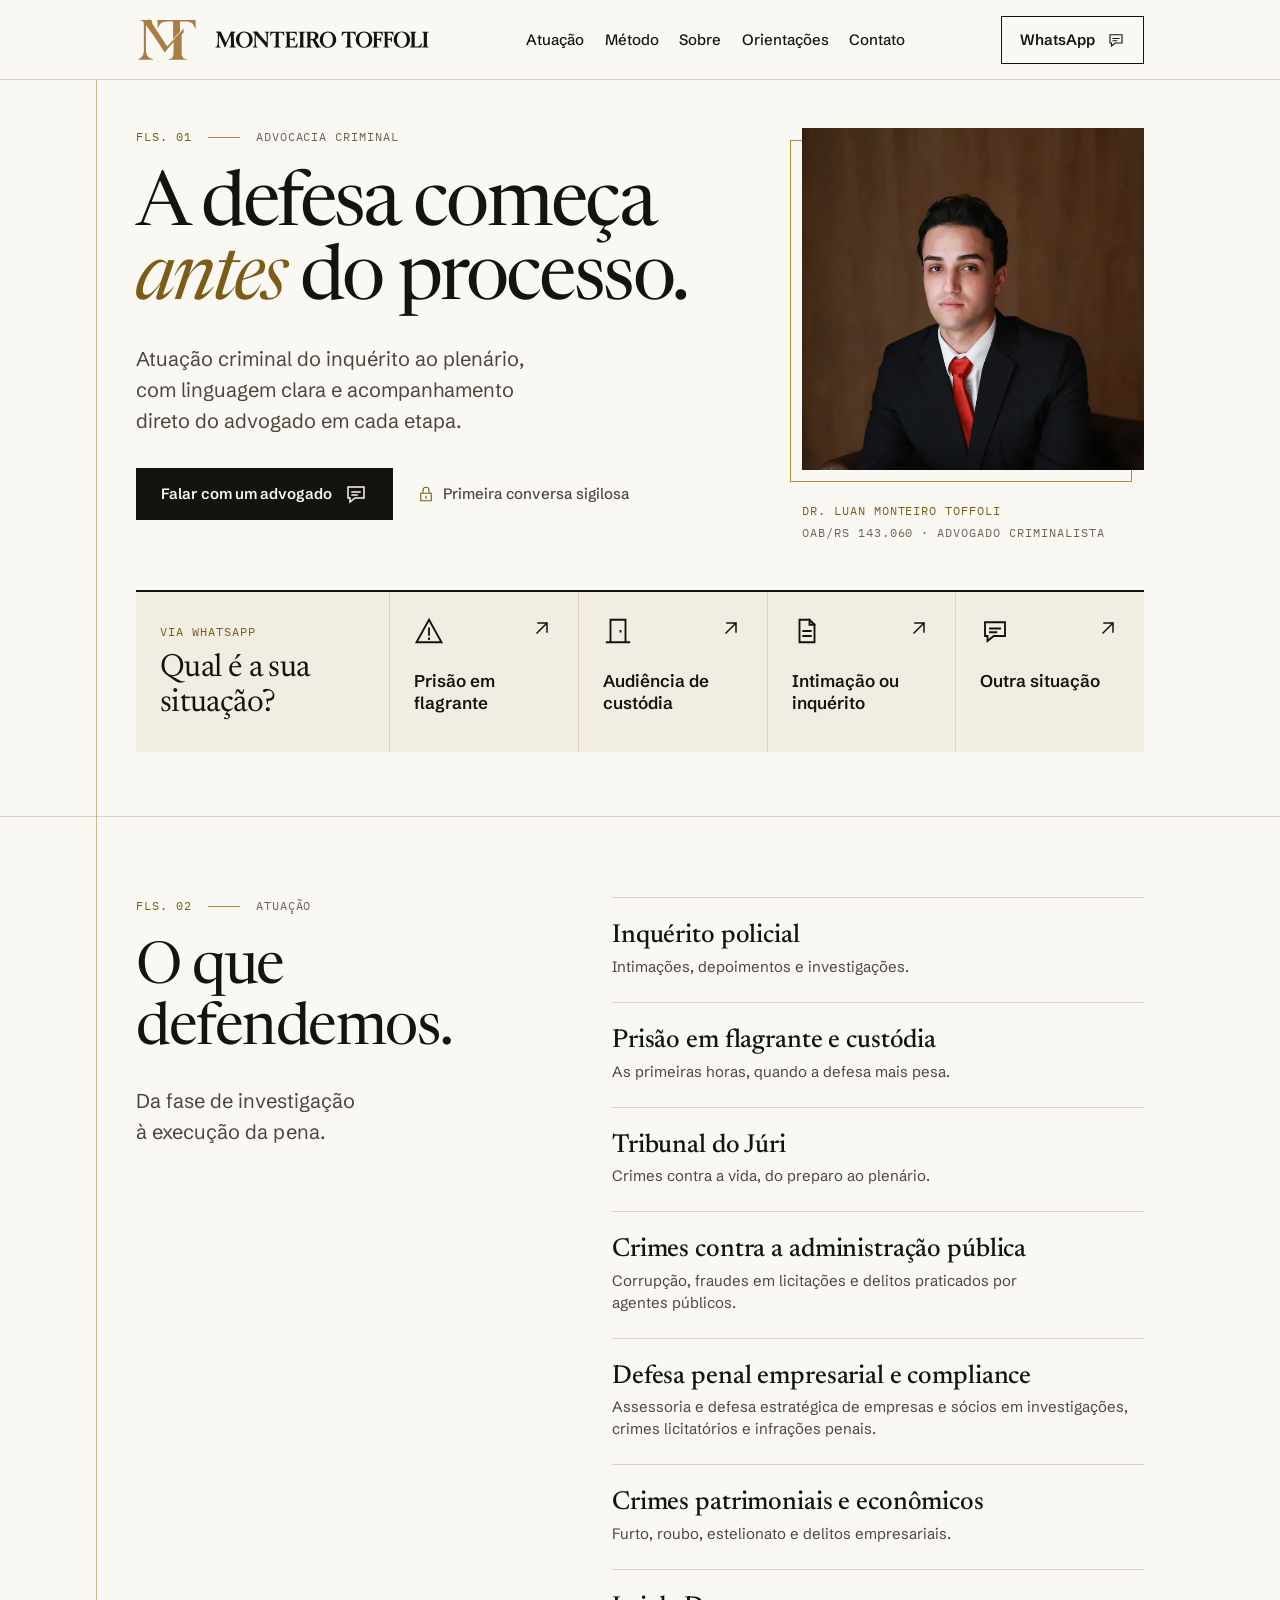
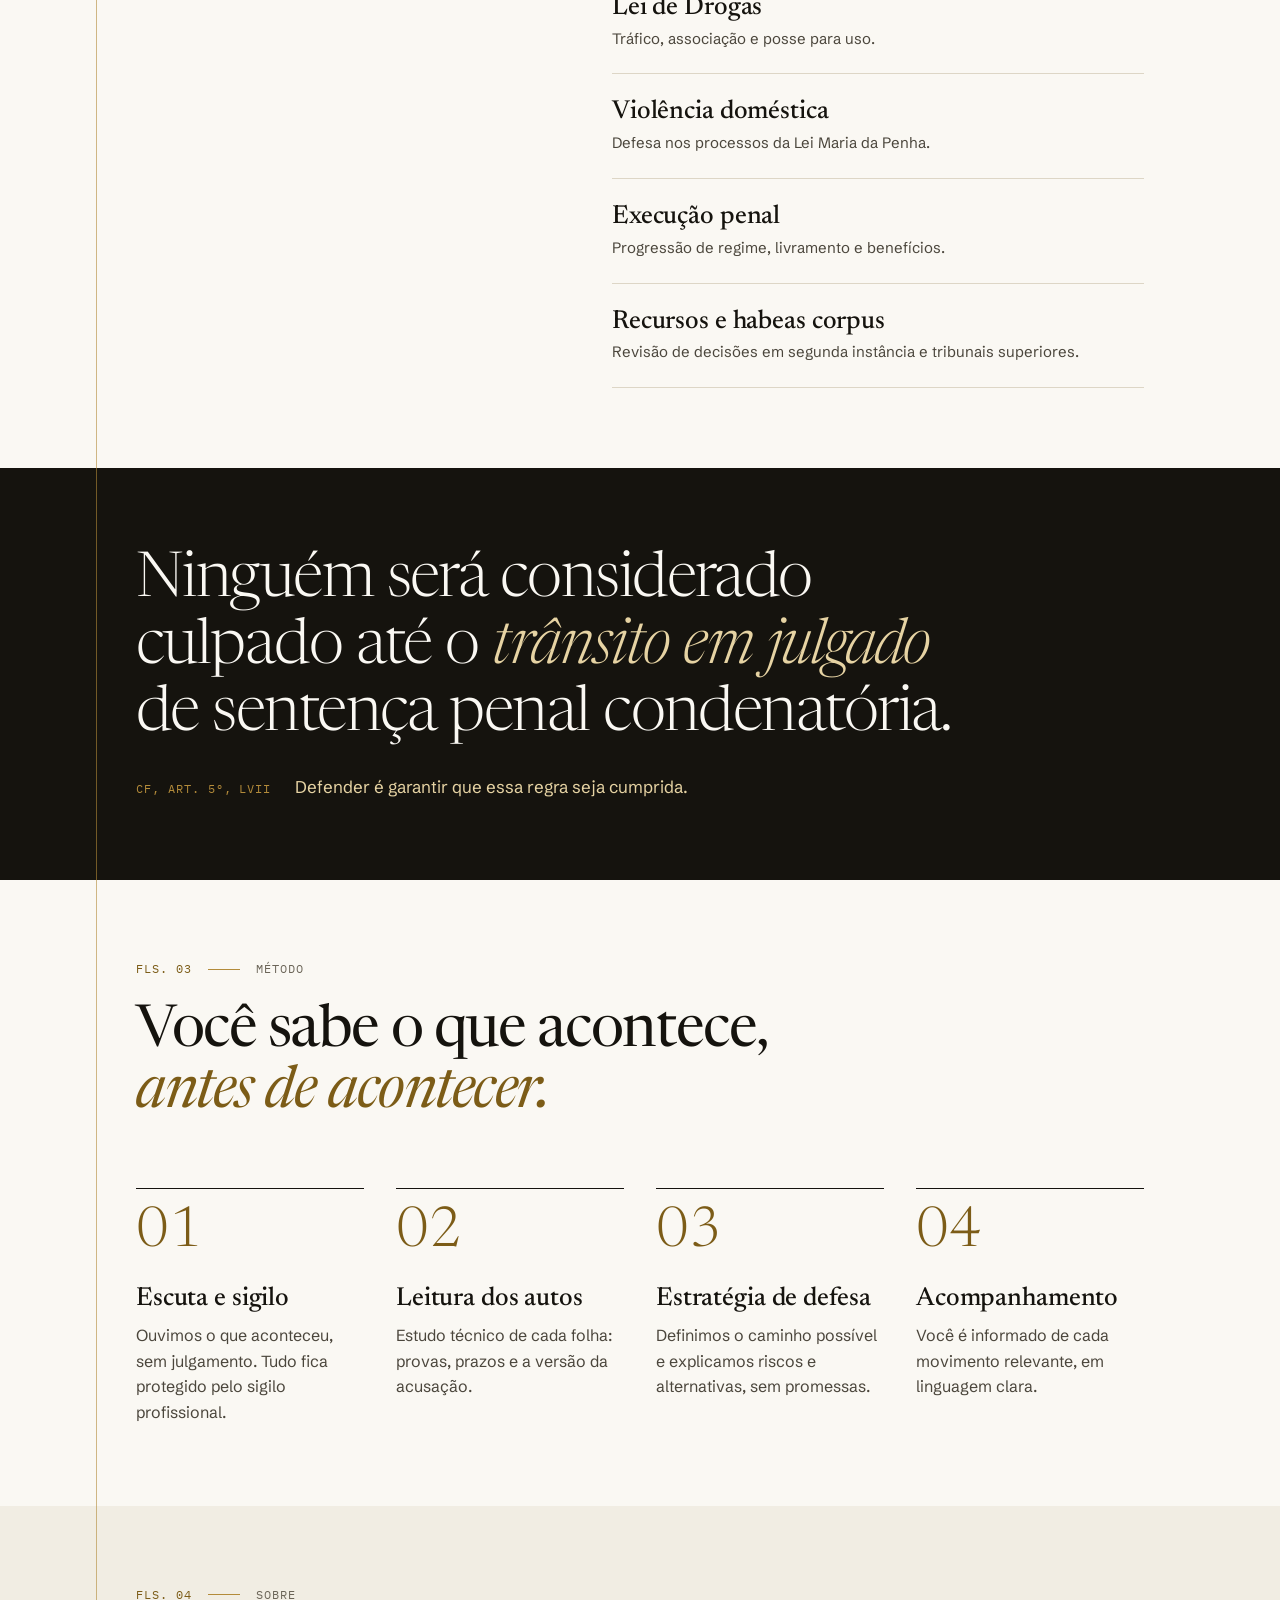
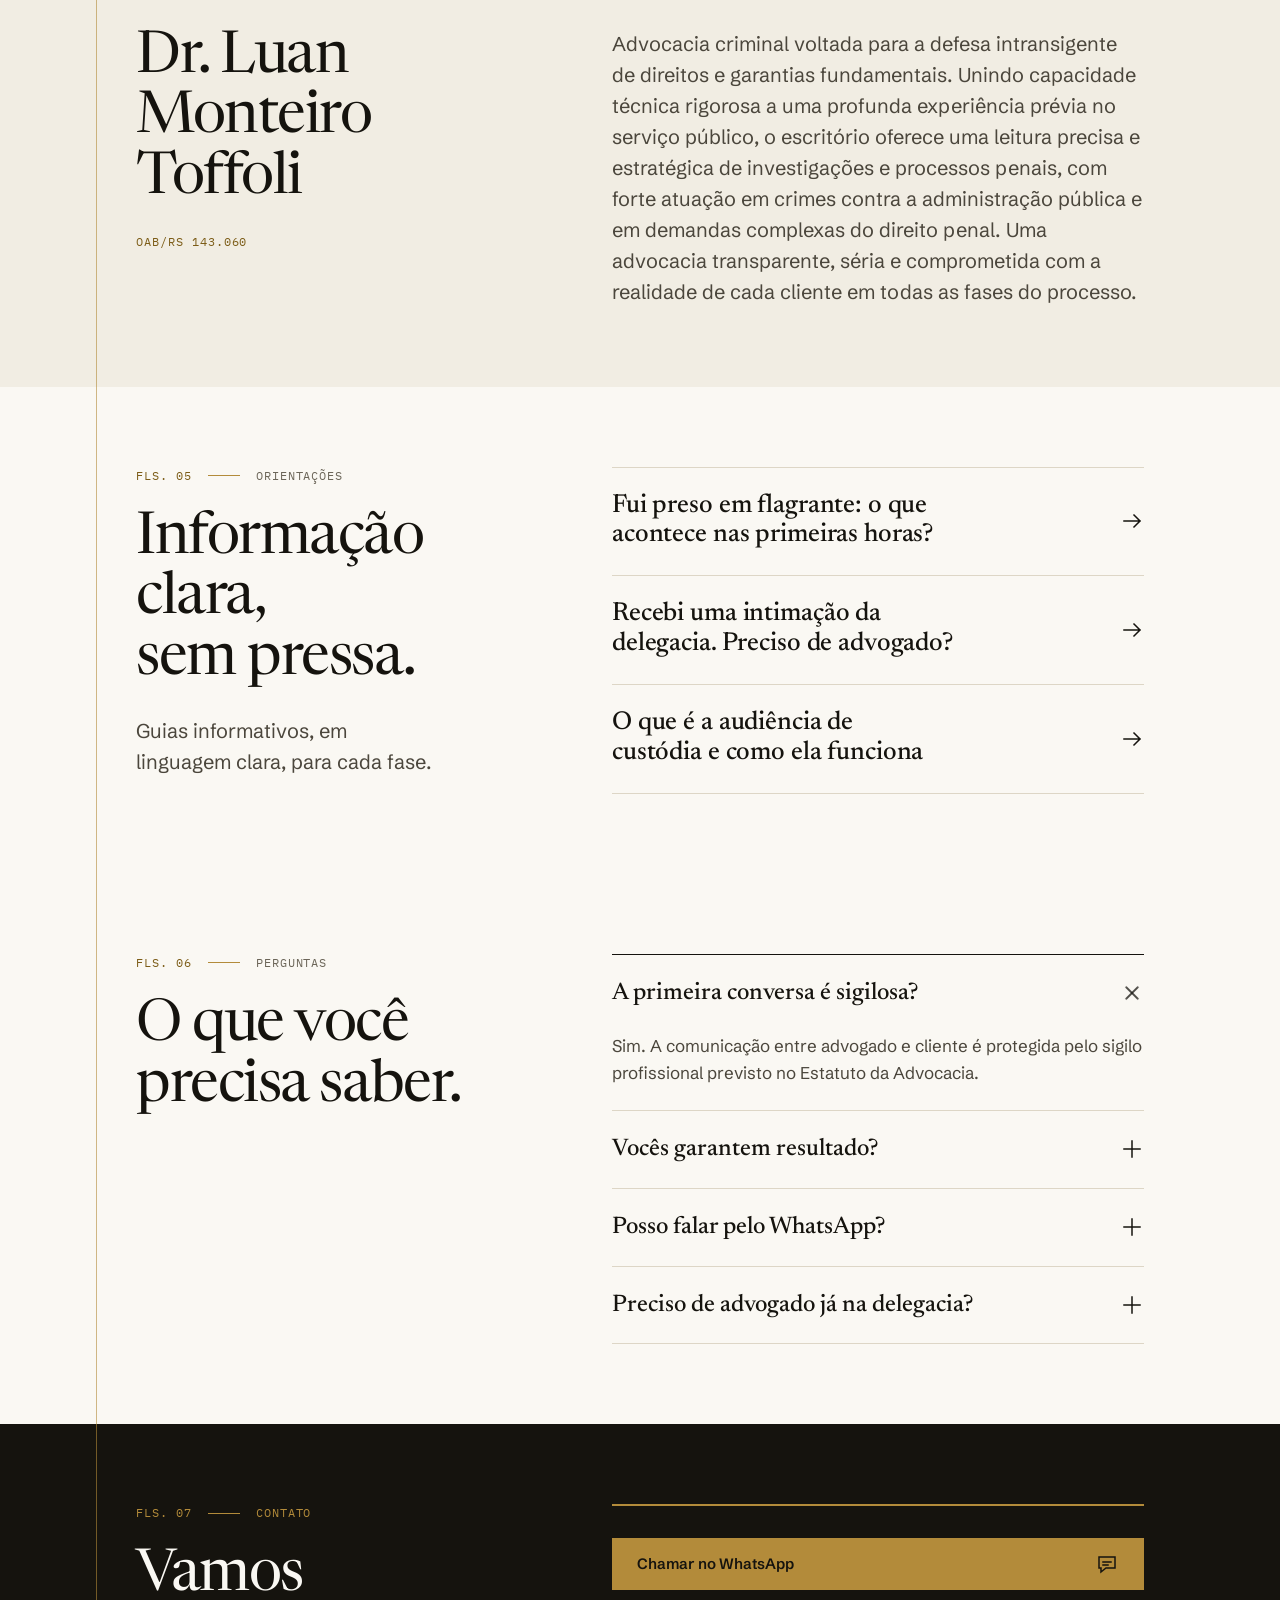
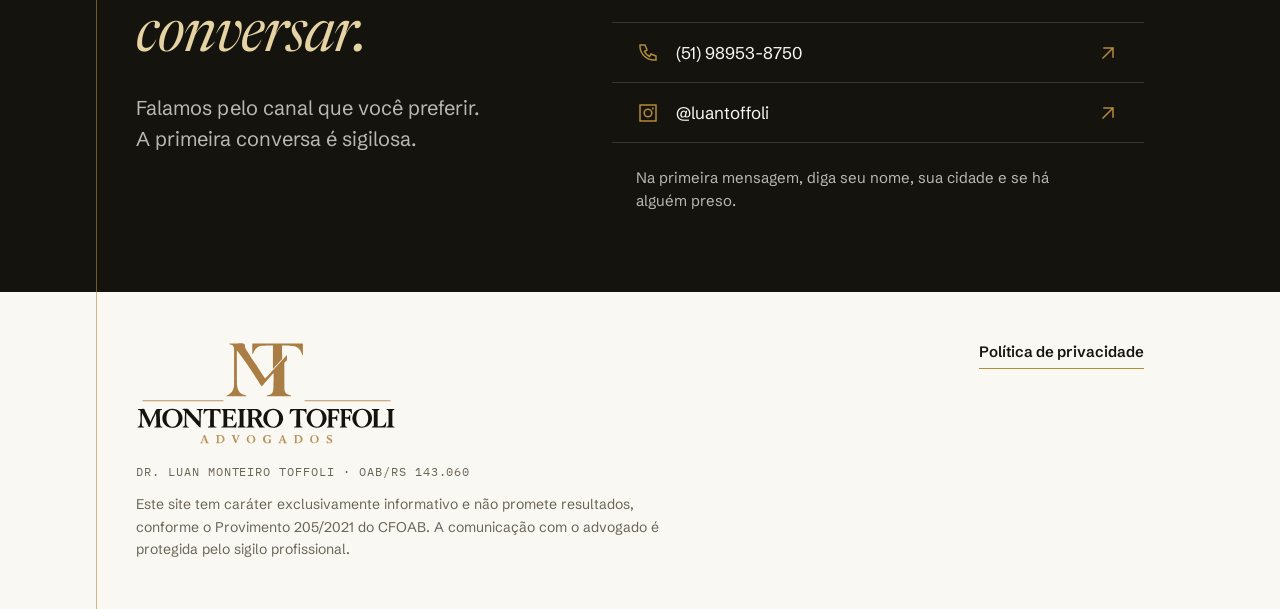
==== commit b1b4a2be: "Logo vetorizado, favicon.svg, OG novo e politica de privacidade final Co-Authored-By: Claude Sonnet " ====
--- a/index.html
+++ b/index.html
@@ -13,10 +13,11 @@
 <meta property="og:title" content="Monteiro Toffoli | Advocacia Criminal">
 <meta property="og:description" content="A defesa começa antes do processo. Atuação criminal com sigilo, clareza e acompanhamento direto.">
 <meta property="og:locale" content="pt_BR">
-<meta property="og:image" content="https://b1elzz.github.io/monteiro-toffoli-site/assets/og.png">
+<meta property="og:image" content="https://monteirotoffoli.adv.br/assets/og.png">
 <meta property="og:image:width" content="1200">
 <meta property="og:image:height" content="630">
 <meta name="twitter:card" content="summary_large_image">
+<link rel="icon" href="assets/favicon.svg" type="image/svg+xml">
 <link rel="icon" href="assets/favicon-32.png" sizes="32x32" type="image/png">
 <link rel="icon" href="assets/icon-192.png" sizes="192x192" type="image/png">
 <link rel="apple-touch-icon" href="assets/apple-touch-icon.png">
@@ -35,8 +36,8 @@
 
   <header class="hdr">
     <a class="brand" href="#topo">
-      <img class="brand-mt" src="assets/logo-mt.webp" width="260" height="184" alt="">
-      <img class="brand-nome" src="assets/logo-nome.webp" width="560" height="47" alt="Monteiro Toffoli Advogados">
+      <img class="brand-mt" src="assets/logo-mt.svg" width="498" height="353" alt="">
+      <img class="brand-nome" src="assets/logo-nome.svg" width="1572" height="133" alt="Monteiro Toffoli Advogados">
     </a>
     <nav class="nav" aria-label="Principal">
       <a href="#atuacao">Atuação</a><a href="#metodo">Método</a><a href="#sobre">Sobre</a><a href="#orientacoes">Orientações</a><a href="#contato">Contato</a>
@@ -49,7 +50,7 @@
 
   <div class="menu" id="menu" aria-hidden="true" role="dialog" aria-modal="true" aria-label="Menu">
     <div class="menu-top">
-      <span class="brand"><img class="brand-mt" src="assets/logo-mt.webp" width="260" height="184" alt=""><img class="brand-nome" src="assets/logo-nome-claro.webp" width="560" height="47" alt="Monteiro Toffoli Advogados"></span>
+      <span class="brand"><img class="brand-mt" src="assets/logo-mt.svg" width="498" height="353" alt=""><img class="brand-nome" src="assets/logo-nome-claro.svg" width="1572" height="133" alt="Monteiro Toffoli Advogados"></span>
       <button class="burger" id="menu-close" type="button" aria-label="Fechar menu"><svg class="ic" aria-hidden="true"><use href="assets/icons.svg#i-close"/></svg></button>
     </div>
     <nav aria-label="Menu principal">
@@ -196,7 +197,7 @@
 
   <footer class="ftr">
     <div>
-      <img class="foot-logo" src="assets/logo-completo.webp" width="620" height="249" loading="lazy" decoding="async" alt="Monteiro Toffoli Advogados">
+      <img class="foot-logo" src="assets/logo-completo.svg" width="1572" height="640" loading="lazy" decoding="async" alt="Monteiro Toffoli Advogados">
       <p class="lab id" style="margin-top:0"><span>Dr. Luan Monteiro Toffoli</span><span class="sep"> · </span><span>OAB/RS 143.060</span></p>
       <p>Este site tem caráter exclusivamente informativo e não promete resultados, conforme o Provimento 205/2021 do CFOAB. A comunicação com o advogado é protegida pelo sigilo profissional.</p>
     </div>
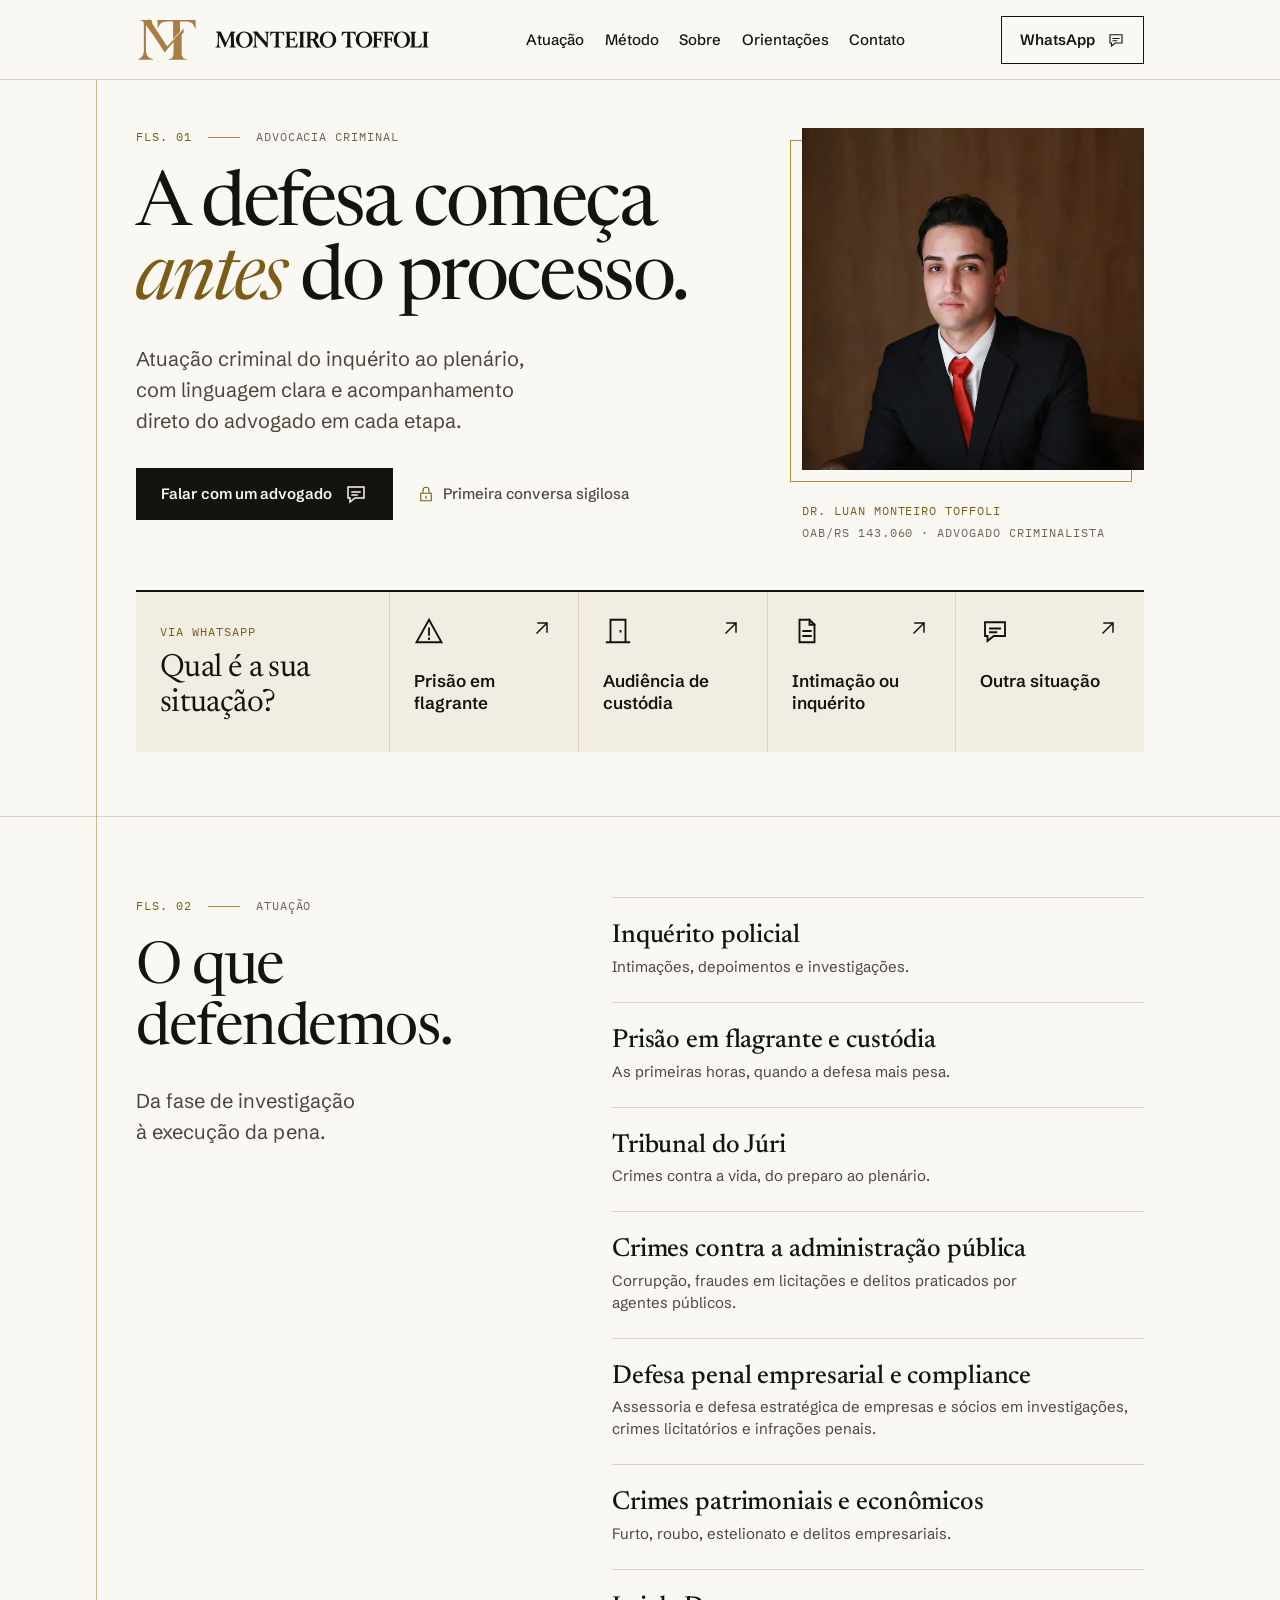
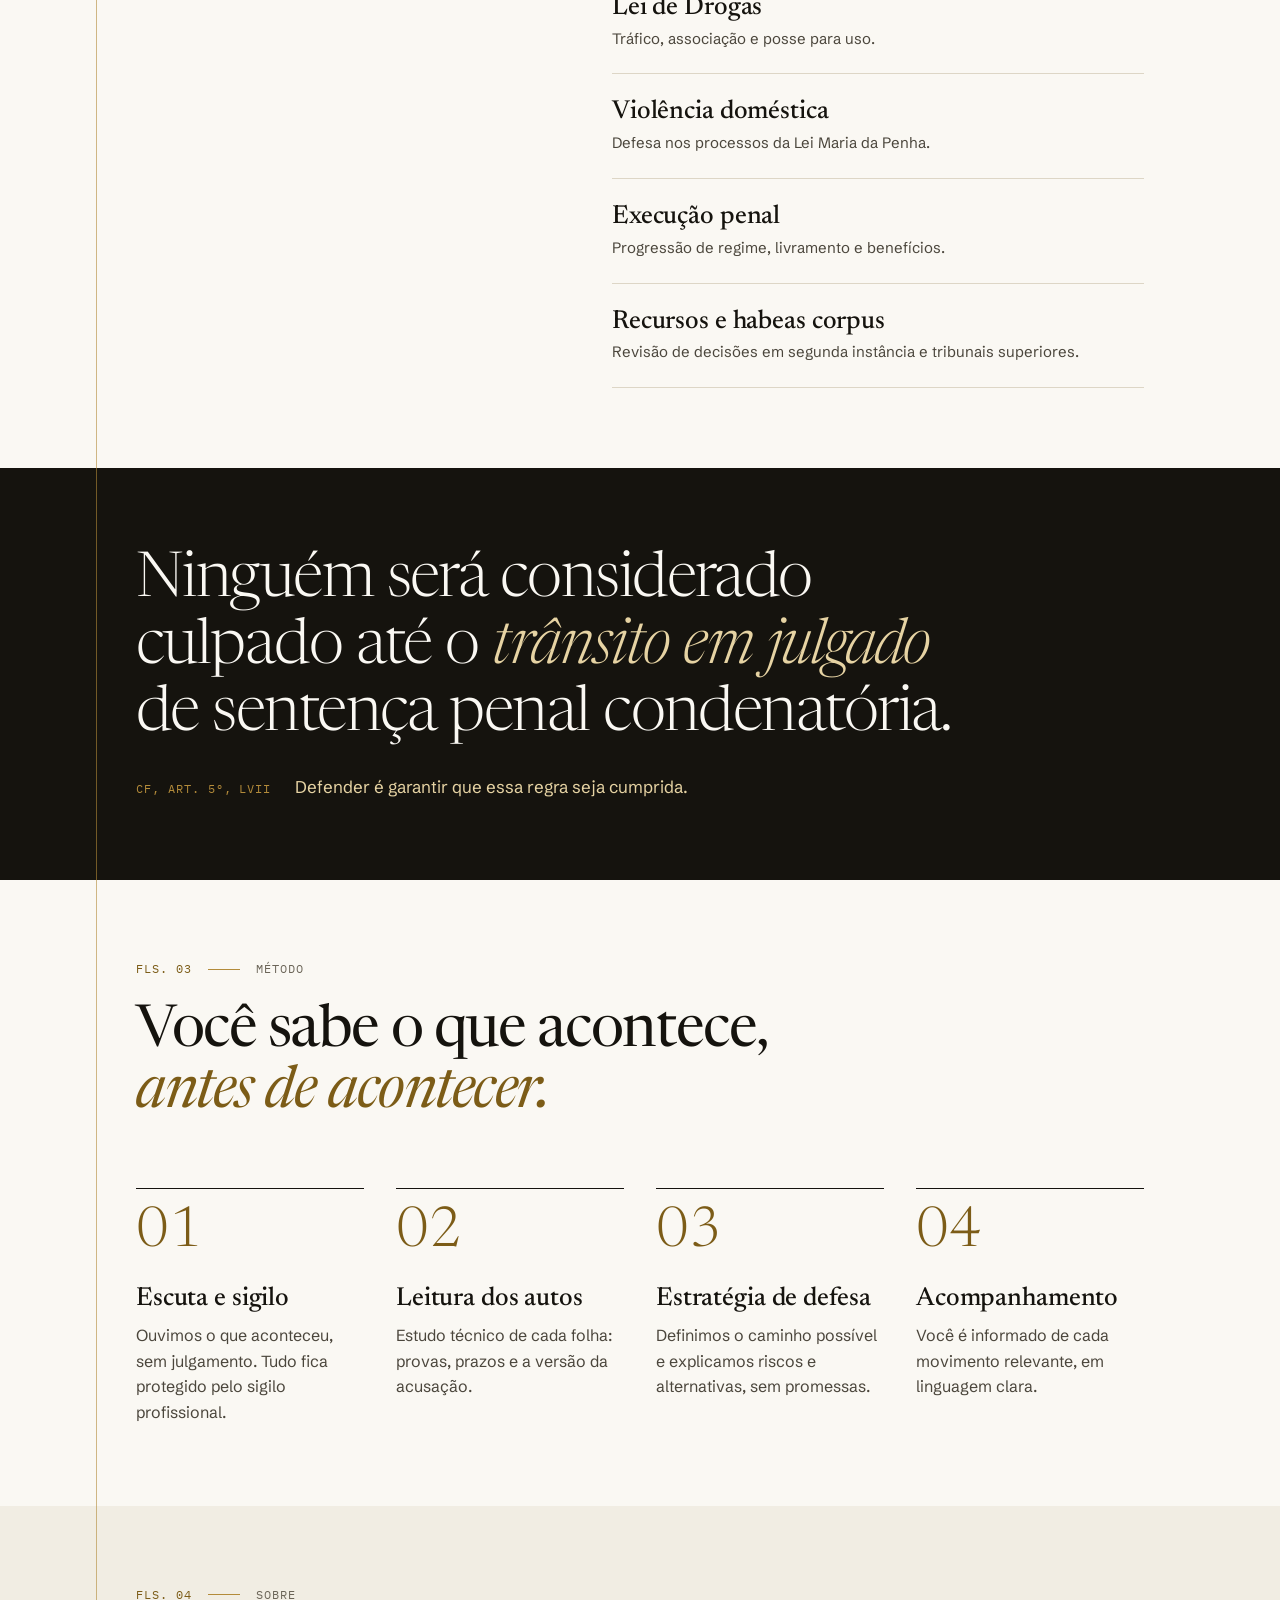
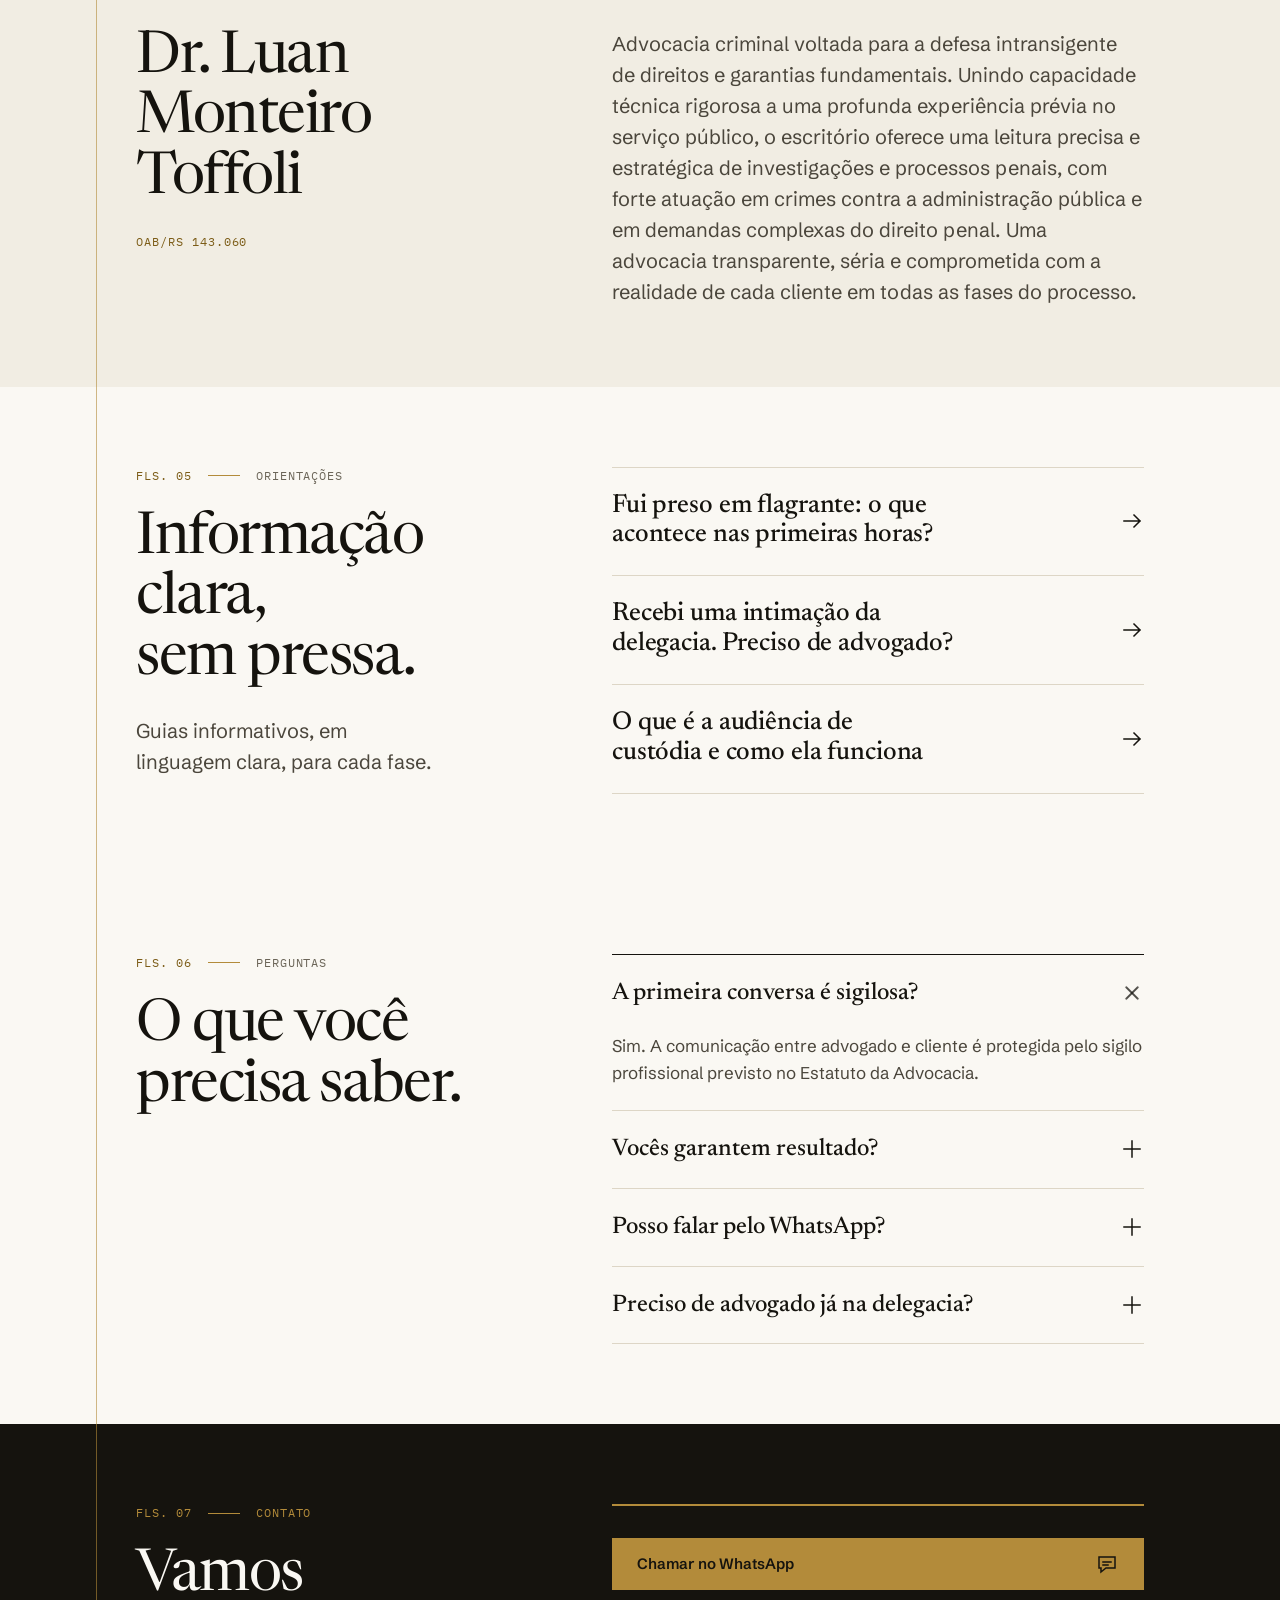
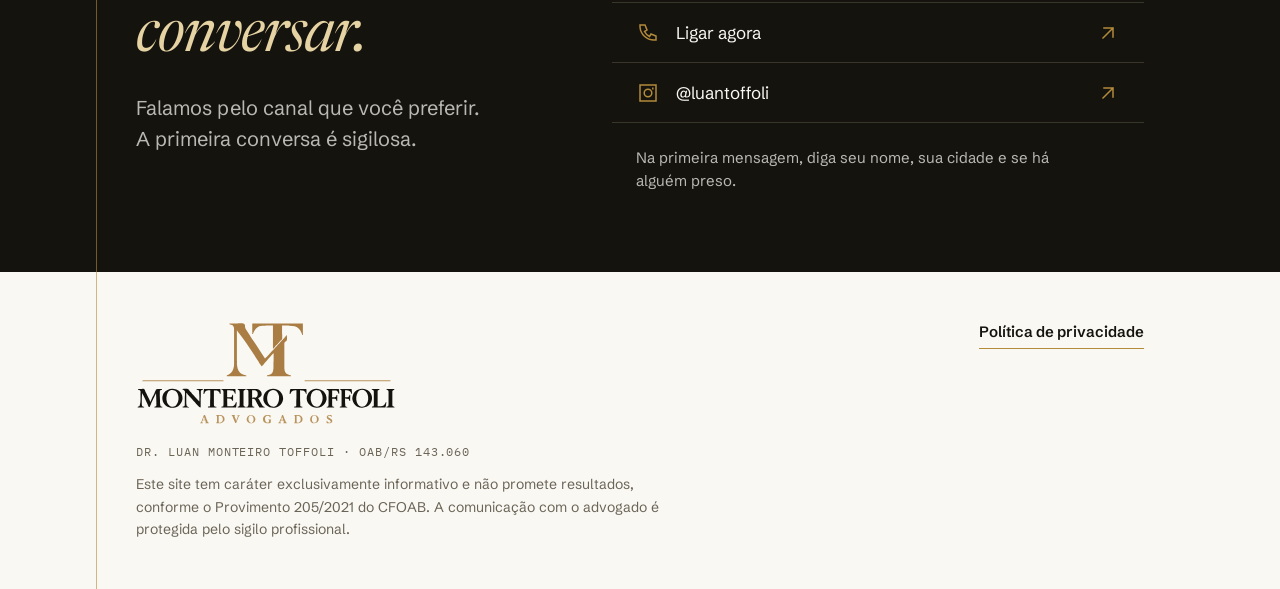
==== commit c1df6624: "Jornada mobile refinada Co-Authored-By: Claude Opus 5.5 <noreply@anthropic.com>" ====
--- a/index.html
+++ b/index.html
@@ -73,6 +73,10 @@
           <div class="kick a1"><span class="lab gold">fls. 01</span><i></i><span class="lab">Advocacia criminal</span></div>
           <h1 class="display a2">A defesa começa <em>antes</em> do processo.</h1>
           <p class="lead a3">Atuação criminal do inquérito ao plenário, com linguagem clara e acompanhamento direto do advogado em cada etapa.</p>
+          <div class="sig only-sm a3">
+            <span class="sig-ph"><img src="assets/luan-640.webp" width="640" height="800" alt="" decoding="async"></span>
+            <span class="sig-t"><span class="lab gold">Dr. Luan Monteiro Toffoli</span><span class="lab">OAB/RS 143.060 · Advogado criminalista</span></span>
+          </div>
           <div class="hero-cta a4">
             <a class="btn" id="hero-cta" href="https://wa.me/5551989538750?text=Ol%C3%A1%2C%20gostaria%20de%20falar%20com%20um%20advogado."><span>Falar com um advogado</span><svg class="ic" aria-hidden="true"><use href="assets/icons.svg#i-chat"/></svg></a>
             <span class="lab"><svg class="ic s" aria-hidden="true"><use href="assets/icons.svg#i-lock"/></svg>Primeira conversa sigilosa</span>
@@ -90,7 +94,7 @@
         <a class="tri" href="https://wa.me/5551989538750?text=Preciso%20de%20orienta%C3%A7%C3%A3o%20sobre%20outra%20situa%C3%A7%C3%A3o."><svg class="ic m" aria-hidden="true"><use href="assets/icons.svg#i-chat"/></svg><b>Outra situação</b><svg class="ic go" aria-hidden="true"><use href="assets/icons.svg#i-out"/></svg></a>
       </aside>
         <figure class="portrait a3">
-          <div class="ph"><picture><source type="image/webp" srcset="assets/luan-640.webp 640w, assets/luan-960.webp 960w, assets/luan-1280.webp 1280w" sizes="(min-width:1180px) 420px, (min-width:768px) 280px, calc(100vw - 56px)"><img src="assets/luan-960.jpg" srcset="assets/luan-640.jpg 640w, assets/luan-960.jpg 960w, assets/luan-1280.jpg 1280w" sizes="(min-width:1180px) 420px, (min-width:768px) 280px, calc(100vw - 56px)" width="640" height="800" alt="Dr. Luan Monteiro Toffoli, advogado criminalista" fetchpriority="high" decoding="async"></picture></div>
+          <div class="ph"><picture><source media="(max-width:767px)" srcset="[data-uri]"><source type="image/webp" srcset="assets/luan-640.webp 640w, assets/luan-960.webp 960w, assets/luan-1280.webp 1280w" sizes="(min-width:1180px) 420px, (min-width:768px) 280px, calc(100vw - 56px)"><img src="assets/luan-960.jpg" srcset="assets/luan-640.jpg 640w, assets/luan-960.jpg 960w, assets/luan-1280.jpg 1280w" sizes="(min-width:1180px) 420px, (min-width:768px) 280px, calc(100vw - 56px)" width="640" height="800" alt="Dr. Luan Monteiro Toffoli, advogado criminalista" fetchpriority="high" decoding="async"></picture></div>
           <figcaption><span class="lab gold">Dr. Luan Monteiro Toffoli</span><span class="lab">OAB/RS 143.060 · Advogado criminalista</span></figcaption>
         </figure>
       </div>
@@ -145,6 +149,9 @@
           <h2 class="h">Dr. Luan Monteiro Toffoli</h2>
           <p class="meta"><span class="lab gold">OAB/RS 143.060</span></p>
         </div>
+        <figure class="portrait only-sm rv">
+          <div class="ph"><picture><source type="image/webp" srcset="assets/luan-640.webp 640w, assets/luan-960.webp 960w, assets/luan-1280.webp 1280w" sizes="calc(100vw - 56px)"><img src="assets/luan-960.jpg" srcset="assets/luan-640.jpg 640w, assets/luan-960.jpg 960w, assets/luan-1280.jpg 1280w" sizes="calc(100vw - 56px)" width="640" height="800" alt="Dr. Luan Monteiro Toffoli, advogado criminalista" loading="lazy" decoding="async"></picture></div>
+        </figure>
         <p class="lead rv">Advocacia criminal voltada para a defesa intransigente de direitos e garantias fundamentais. Unindo capacidade técnica rigorosa a uma profunda experiência prévia no serviço público, o escritório oferece uma leitura precisa e estratégica de investigações e processos penais, com forte atuação em crimes contra a administração pública e em demandas complexas do direito penal. Uma advocacia transparente, séria e comprometida com a realidade de cada cliente em todas as fases do processo.</p>
       </div>
     </section>
@@ -185,8 +192,17 @@
         </div>
         <div class="panel rv">
           <a class="btn gold" href="https://wa.me/5551989538750?text=Ol%C3%A1%2C%20gostaria%20de%20falar%20com%20um%20advogado."><span>Chamar no WhatsApp</span><svg class="ic" aria-hidden="true"><use href="assets/icons.svg#i-chat"/></svg></a>
+          <div class="only-sm">
+            <p class="lab chan-t">Ou comece pela sua situação</p>
+            <div class="chan">
+              <a href="https://wa.me/5551989538750?text=Preciso%20de%20ajuda%3A%20pris%C3%A3o%20em%20flagrante."><span><svg class="ic" aria-hidden="true"><use href="assets/icons.svg#i-alert"/></svg>Prisão em flagrante</span><svg class="ic go" aria-hidden="true"><use href="assets/icons.svg#i-out"/></svg></a>
+              <a href="https://wa.me/5551989538750?text=Preciso%20de%20ajuda%3A%20audi%C3%AAncia%20de%20cust%C3%B3dia."><span><svg class="ic" aria-hidden="true"><use href="assets/icons.svg#i-door"/></svg>Audiência de custódia</span><svg class="ic go" aria-hidden="true"><use href="assets/icons.svg#i-out"/></svg></a>
+              <a href="https://wa.me/5551989538750?text=Preciso%20de%20ajuda%3A%20intima%C3%A7%C3%A3o%20ou%20inqu%C3%A9rito."><span><svg class="ic" aria-hidden="true"><use href="assets/icons.svg#i-file"/></svg>Intimação ou inquérito</span><svg class="ic go" aria-hidden="true"><use href="assets/icons.svg#i-out"/></svg></a>
+            </div>
+            <p class="lab chan-t">Outros canais</p>
+          </div>
           <div class="chan">
-            <a href="tel:+5551989538750"><span><svg class="ic" aria-hidden="true"><use href="assets/icons.svg#i-phone"/></svg>(51) 98953-8750</span><svg class="ic go" aria-hidden="true"><use href="assets/icons.svg#i-out"/></svg></a>
+            <a href="tel:+5551989538750"><span><svg class="ic" aria-hidden="true"><use href="assets/icons.svg#i-phone"/></svg>Ligar agora</span><svg class="ic go" aria-hidden="true"><use href="assets/icons.svg#i-out"/></svg></a>
             <a href="https://www.instagram.com/luantoffoli/" rel="noopener"><span><svg class="ic" aria-hidden="true"><use href="assets/icons.svg#i-insta"/></svg>@luantoffoli</span><svg class="ic go" aria-hidden="true"><use href="assets/icons.svg#i-out"/></svg></a>
           </div>
           <p class="tips">Na primeira mensagem, diga seu nome, sua cidade e se há alguém preso.</p>
--- a/css/styles.css
+++ b/css/styles.css
@@ -158,6 +158,16 @@
 .hero-cta .lab{display:flex;gap:var(--s2);align-items:center;font:500 15px/1.4 var(--sans);letter-spacing:0;text-transform:none;color:var(--grafite)}
 .hero-cta .lab .ic{color:var(--ouro-d)}
 
+/* celular: a capa mostra quem é o advogado; a triagem fica no contato e o retrato no Sobre */
+.only-sm{display:block}
+.sig{display:flex;gap:var(--s4);align-items:center;margin-top:var(--s6)}
+.sig-ph{position:relative;flex:none;width:60px;height:60px;isolation:isolate}
+.sig-ph::before{content:'';position:absolute;inset:5px 5px -5px -5px;border:1px solid var(--ouro);z-index:-1}
+.sig-ph img{display:block;width:100%;height:100%;object-fit:cover;object-position:50% 8%;background:var(--papel-2)}
+.sig-t{display:flex;flex-direction:column;gap:var(--s1)}
+@media (max-width:767px){.hero .tri-box,.hero .portrait{display:none}#sobre .portrait{justify-self:stretch}}
+@media (min-width:768px){.only-sm{display:none!important}}
+
 /* faixa de triagem: 1 cabeçalho + 4 atalhos, alinhados à mesma grade */
 .tri-box{display:grid;gap:1px;background:var(--linha);border-top:2px solid var(--tinta)}
 .tri-box>*{background:var(--papel-2)}
@@ -243,6 +253,8 @@
 .chan a>span{display:flex;gap:var(--s4);align-items:center}
 .chan .ic{color:var(--ouro)}
 @media (hover:hover){.chan a:hover .go{transform:translate(4px,-4px);color:var(--ouro-l)}}
+.chan-t{margin-top:var(--s6);color:rgba(250,248,243,.6)}
+.chan-t+.chan,.only-sm+.chan{margin-top:var(--s3)}
 .tips{margin-top:var(--s5);padding-inline:var(--s5);font-size:15px;line-height:1.5;color:rgba(250,248,243,.72)}
 
 /* rodapé */
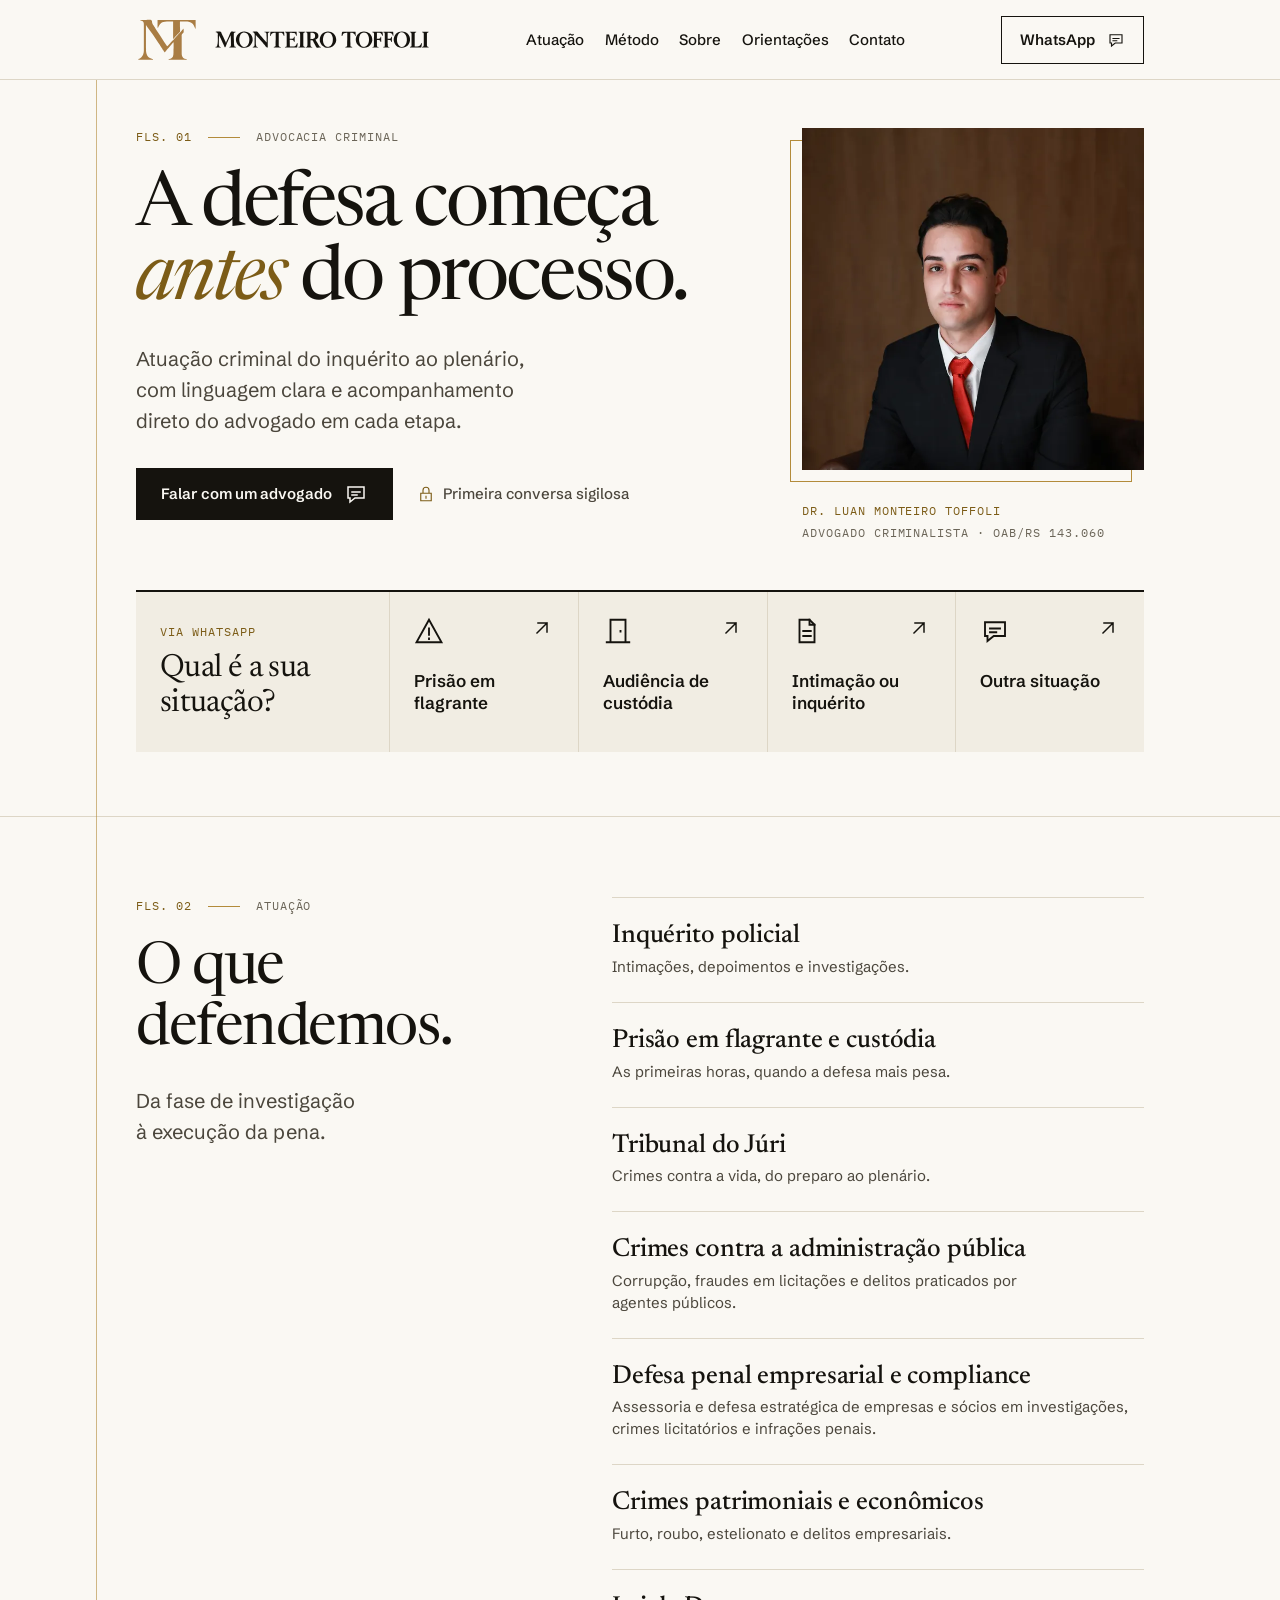
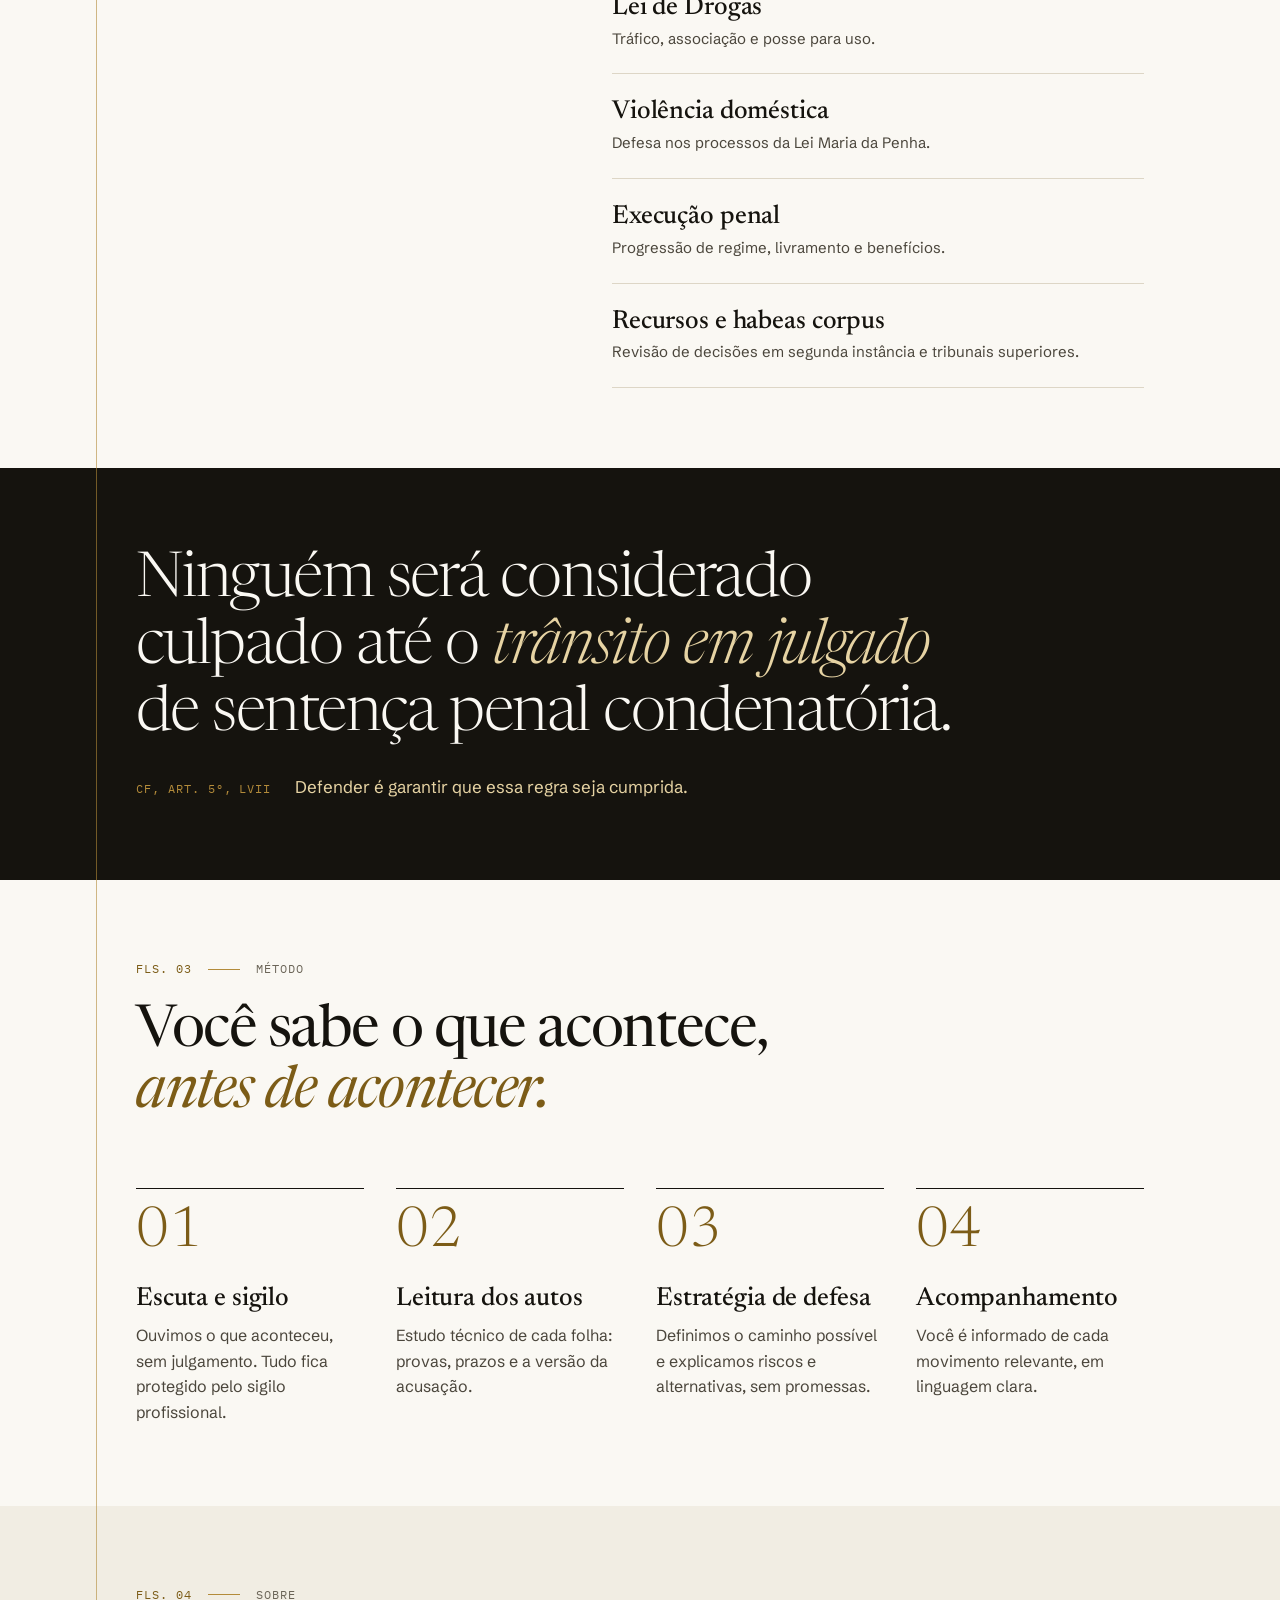
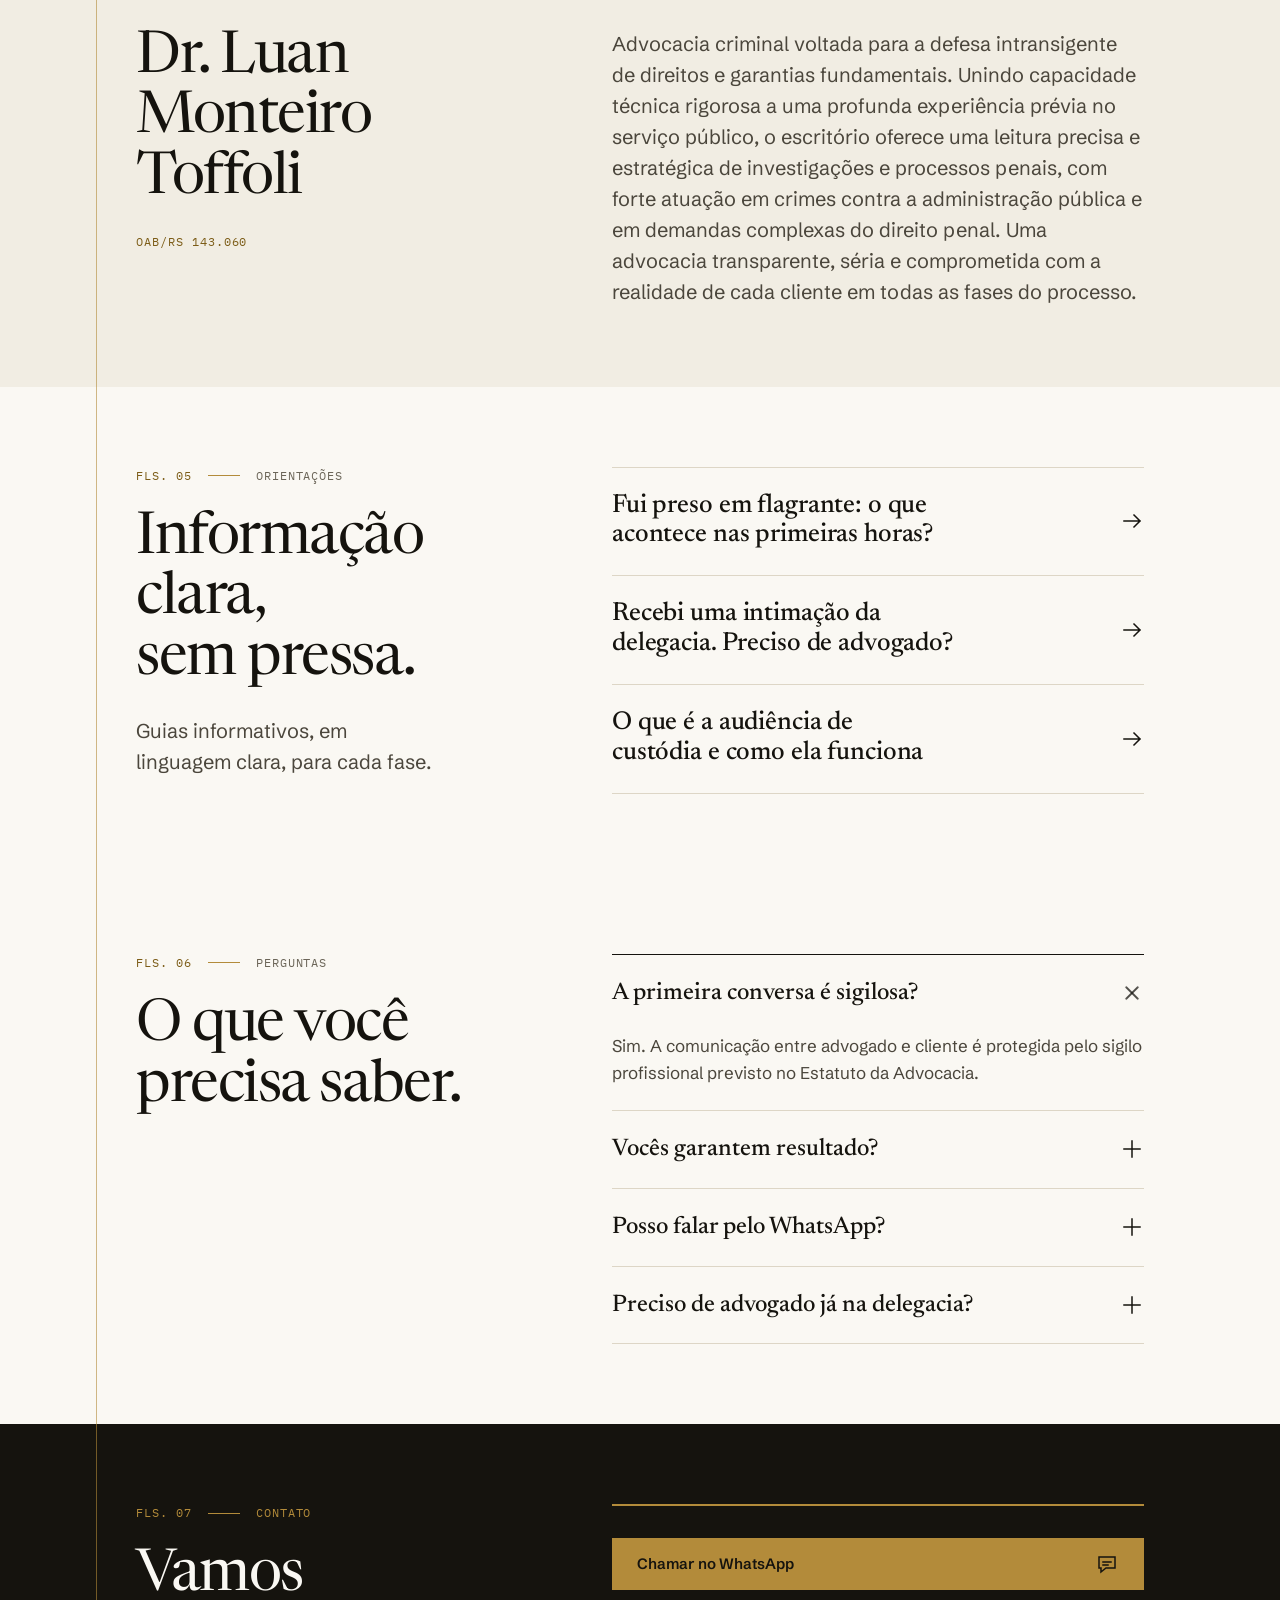
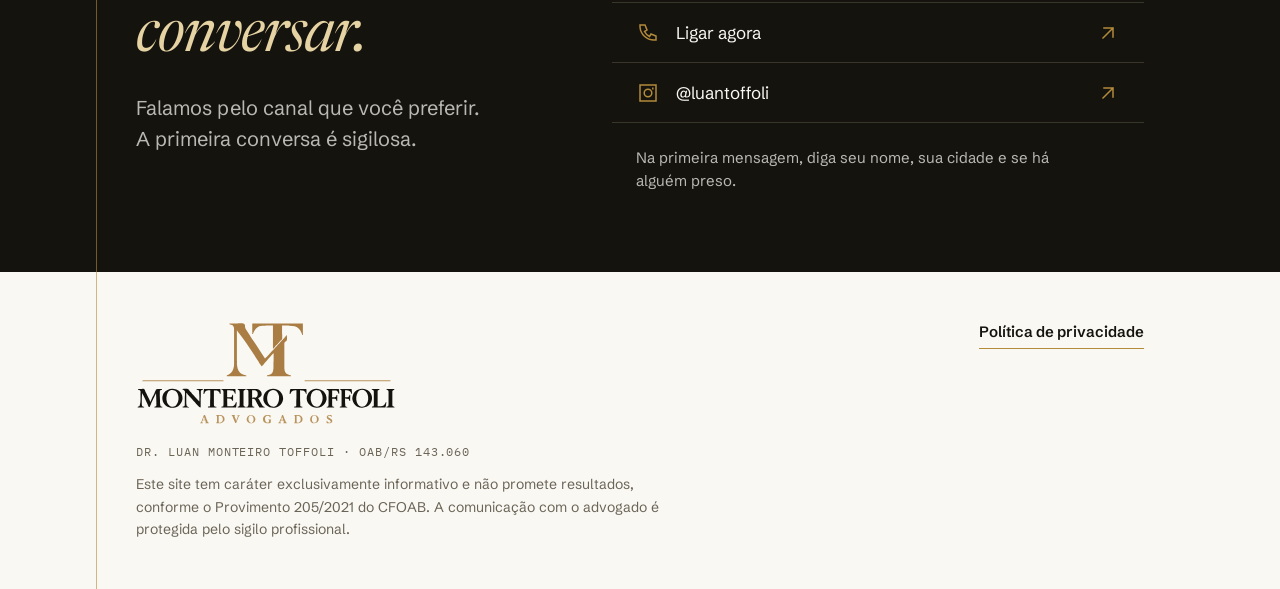
==== commit 328f7b06: "Advogado criminalista antes da OAB Co-Authored-By: Claude Opus 5.5 <noreply@anthropic.com>" ====
--- a/index.html
+++ b/index.html
@@ -75,7 +75,7 @@
           <p class="lead a3">Atuação criminal do inquérito ao plenário, com linguagem clara e acompanhamento direto do advogado em cada etapa.</p>
           <div class="sig only-sm a3">
             <span class="sig-ph"><img src="assets/luan-640.webp" width="640" height="800" alt="" decoding="async"></span>
-            <span class="sig-t"><span class="lab gold">Dr. Luan Monteiro Toffoli</span><span class="lab">OAB/RS 143.060 · Advogado criminalista</span></span>
+            <span class="sig-t"><span class="lab gold">Dr. Luan Monteiro Toffoli</span><span class="lab">Advogado criminalista</span><span class="lab">OAB/RS 143.060</span></span>
           </div>
           <div class="hero-cta a4">
             <a class="btn" id="hero-cta" href="https://wa.me/5551989538750?text=Ol%C3%A1%2C%20gostaria%20de%20falar%20com%20um%20advogado."><span>Falar com um advogado</span><svg class="ic" aria-hidden="true"><use href="assets/icons.svg#i-chat"/></svg></a>
@@ -95,7 +95,7 @@
       </aside>
         <figure class="portrait a3">
           <div class="ph"><picture><source media="(max-width:767px)" srcset="[data-uri]"><source type="image/webp" srcset="assets/luan-640.webp 640w, assets/luan-960.webp 960w, assets/luan-1280.webp 1280w" sizes="(min-width:1180px) 420px, (min-width:768px) 280px, calc(100vw - 56px)"><img src="assets/luan-960.jpg" srcset="assets/luan-640.jpg 640w, assets/luan-960.jpg 960w, assets/luan-1280.jpg 1280w" sizes="(min-width:1180px) 420px, (min-width:768px) 280px, calc(100vw - 56px)" width="640" height="800" alt="Dr. Luan Monteiro Toffoli, advogado criminalista" fetchpriority="high" decoding="async"></picture></div>
-          <figcaption><span class="lab gold">Dr. Luan Monteiro Toffoli</span><span class="lab">OAB/RS 143.060 · Advogado criminalista</span></figcaption>
+          <figcaption><span class="lab gold">Dr. Luan Monteiro Toffoli</span><span class="lab">Advogado criminalista · OAB/RS 143.060</span></figcaption>
         </figure>
       </div>
     </section>
